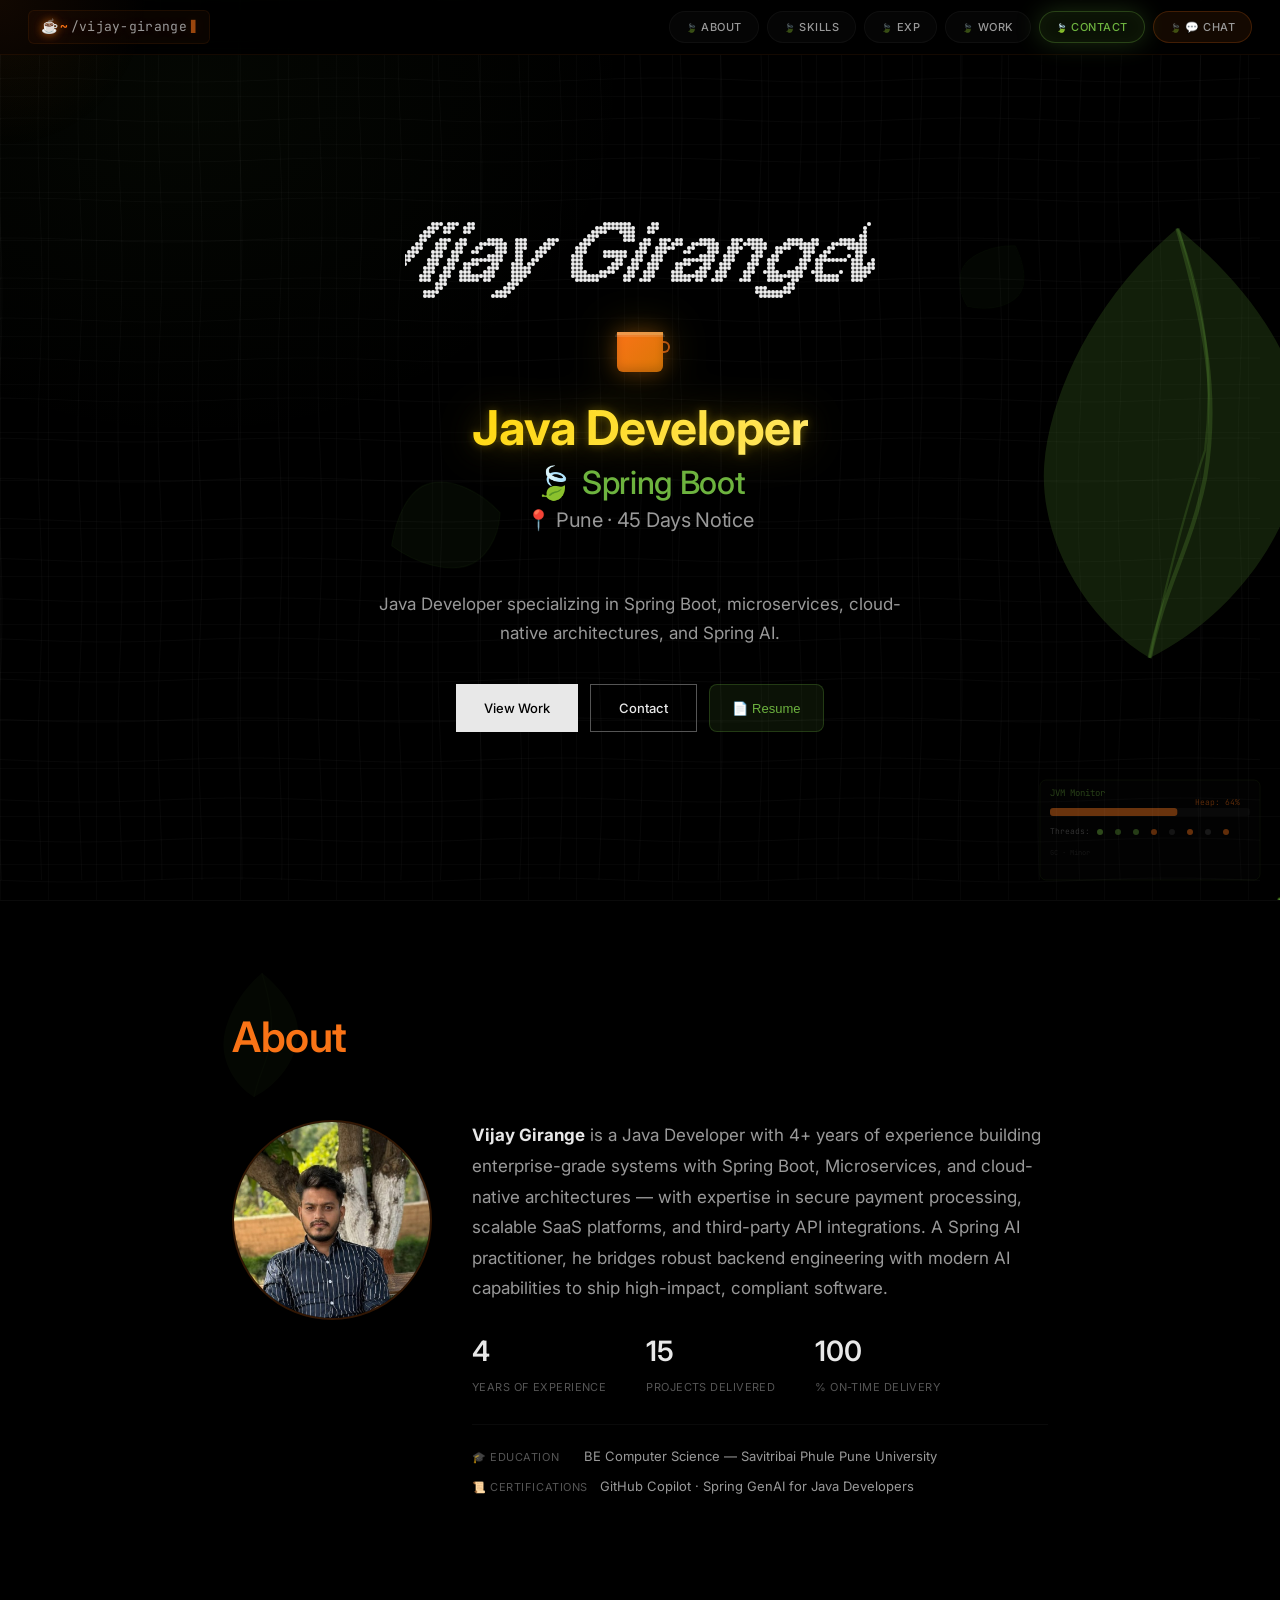
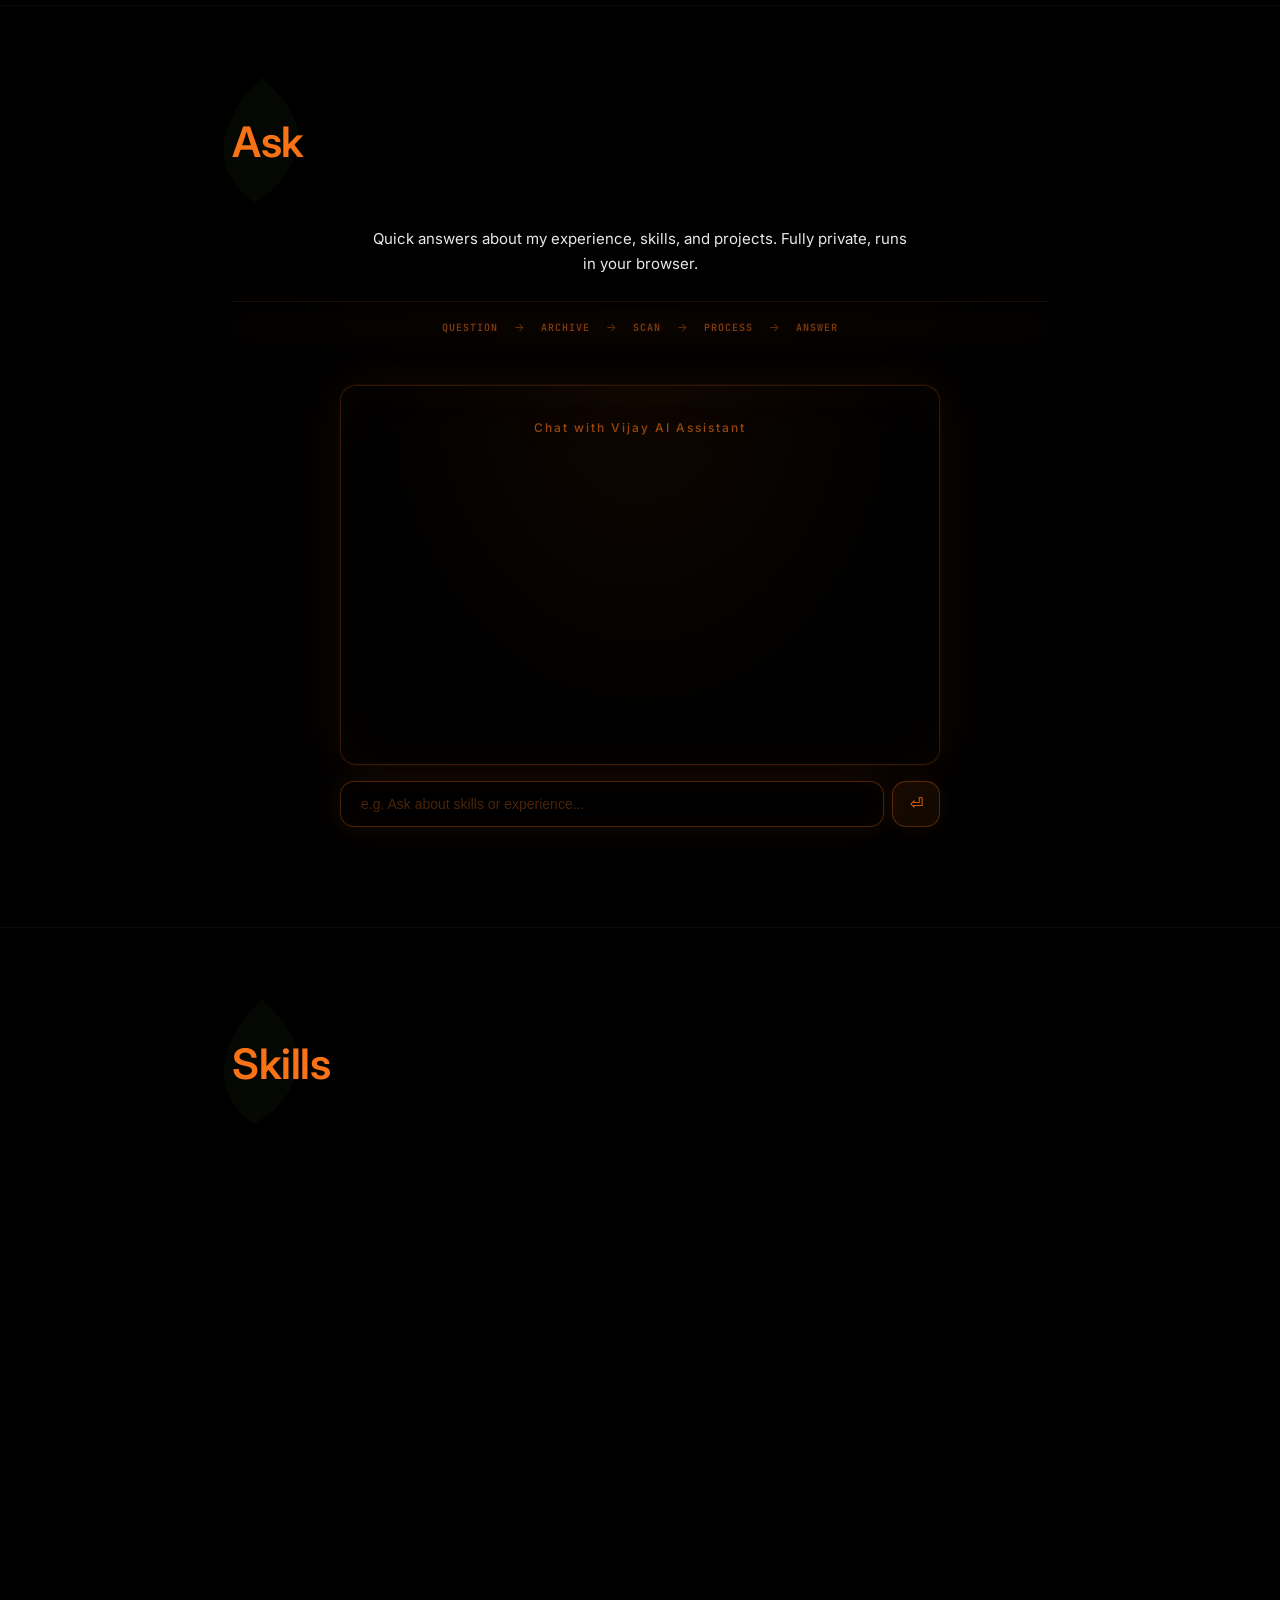
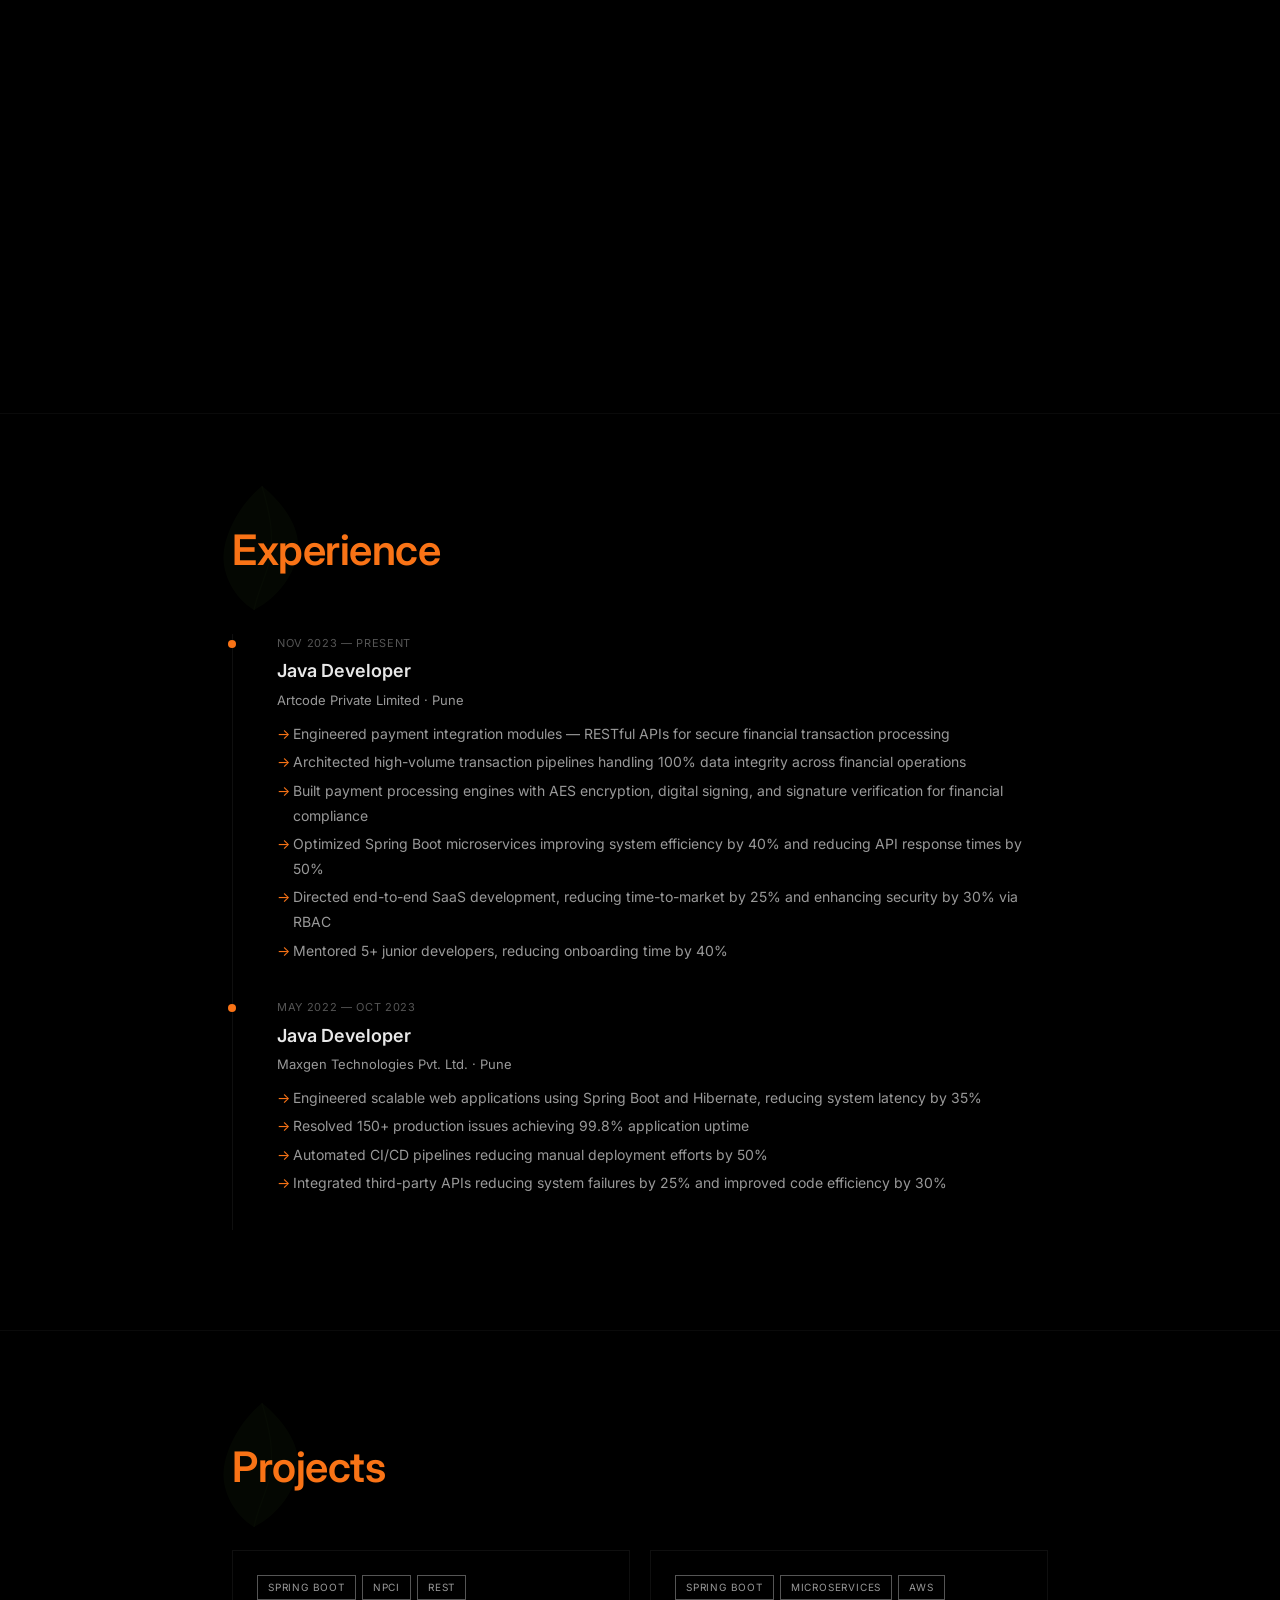
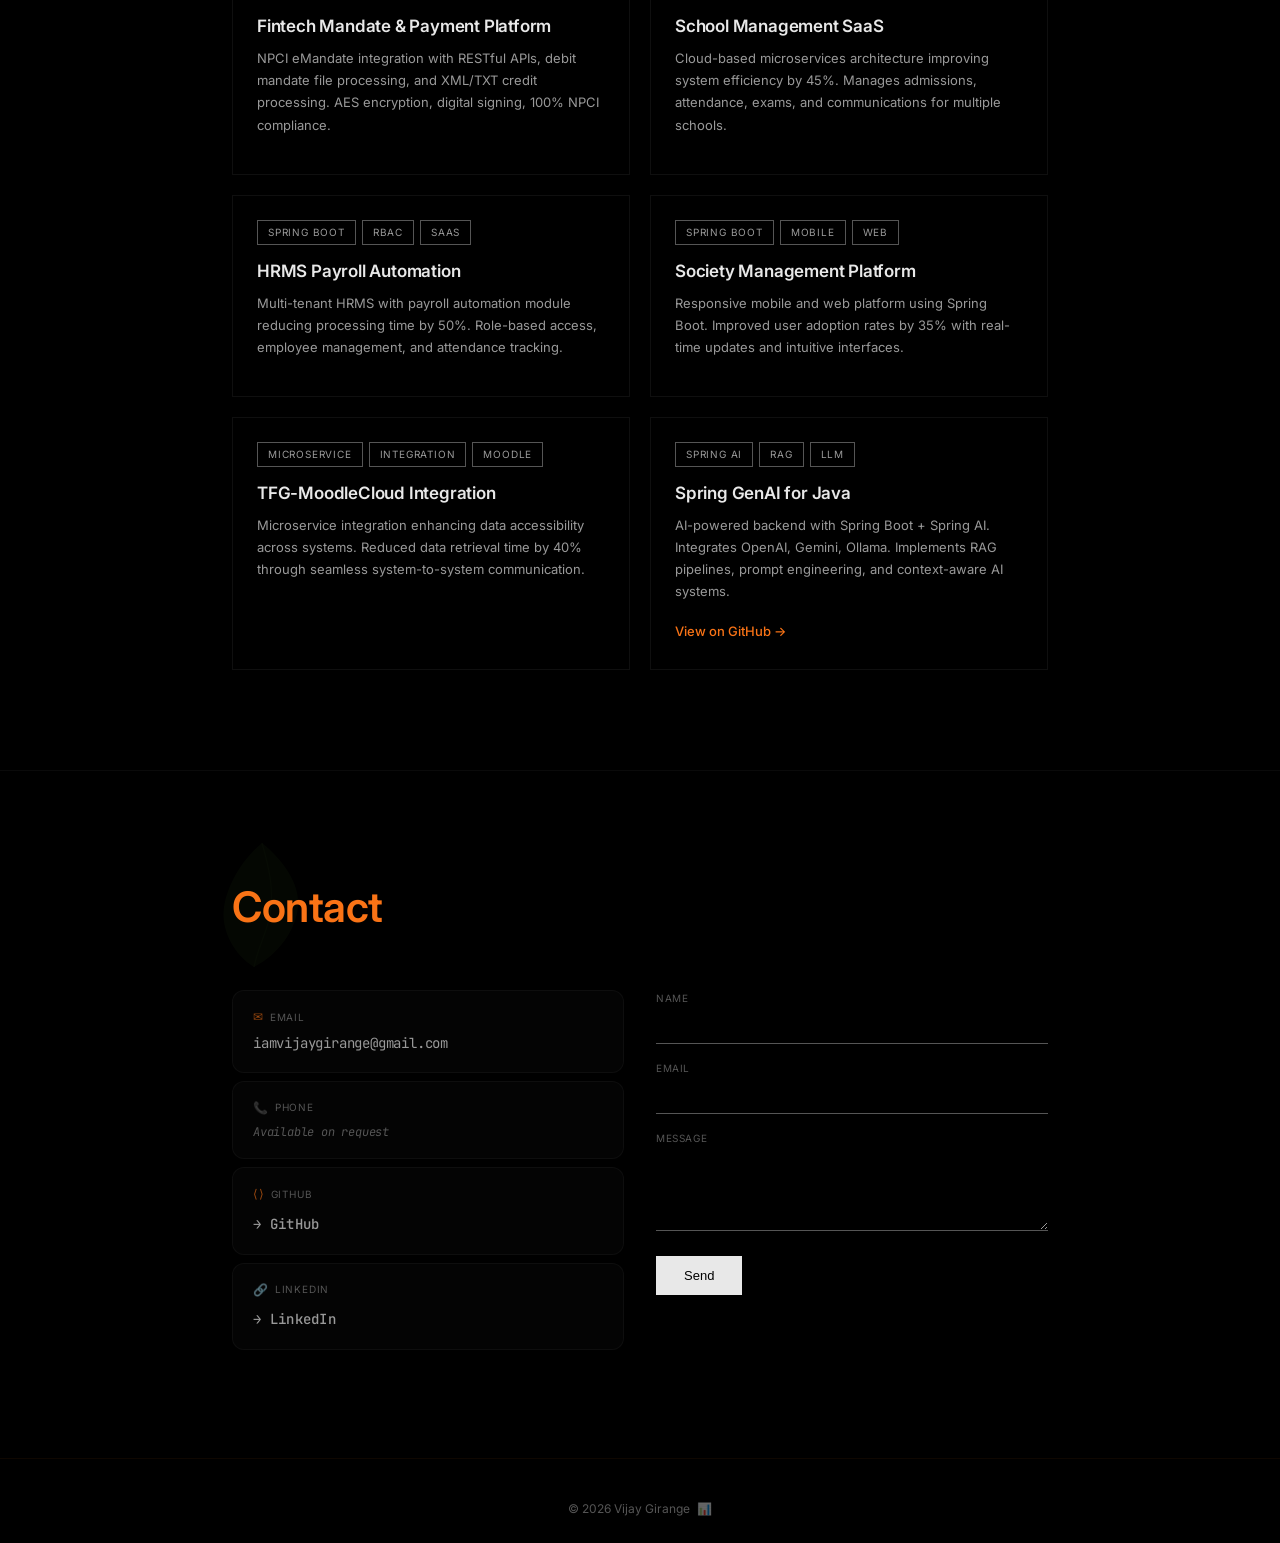
==== index.html @ b95fec12 "Initial commit - portfolio site" ====
<!DOCTYPE html>
<html lang="en">
<head>
<meta charset="UTF-8">
<meta name="viewport" content="width=device-width, initial-scale=1.0">
<title>Vijay Girange — Java Developer</title>
<meta name="description" content="Vijay Girange — Java Developer | Spring Boot · Microservices · AWS">
<link rel="preconnect" href="https://fonts.googleapis.com">
<link rel="preconnect" href="https://fonts.gstatic.com" crossorigin>
<link href="https://fonts.googleapis.com/css2?family=Inter:wght@400;500;600;700&family=JetBrains+Mono:wght@400;500&display=swap" rel="stylesheet">
<link rel="stylesheet" href="styles.css?v=2">
</head>
<body>
  <canvas id="bgCanvas" aria-hidden="true"></canvas>
  <div class="boot-overlay" id="bootOverlay">
  <div class="boot-terminal">
    <div class="boot-title">Vijay Girange</div>
    <div class="boot-subtitle">Java Developer · Building Scalable Backend Systems</div>
    <div class="boot-progress"><div class="boot-progress-bar" id="bootProgressBar"><div class="boot-progress-glow"></div></div></div>
    <div class="boot-logs" id="bootLogs"></div>
  </div>
</div>
<div class="cursor-glow" id="cursorGlow"></div>
<div class="grid-bg"></div>

<nav class="nav" id="nav">
  <div class="nav-path"><span class="nav-coffee">☕</span> <span>~</span>/vijay-girange</div>
  <div class="nav-links" id="navLinks">
    <a href="#about" class="nav-link active" style="--nav-delay:0s">About</a>
    <a href="#skills" class="nav-link" style="--nav-delay:0.3s">Skills</a>
    <a href="#experience" class="nav-link" style="--nav-delay:0.6s">Exp</a>
    <a href="#projects" class="nav-link" style="--nav-delay:0.9s">Work</a>
    <a href="#contact" class="nav-link" style="--nav-delay:1.2s">Contact</a>
    <a href="#rag" class="nav-link nav-chat" style="--nav-delay:1.5s">💬 Chat</a>
  </div>
</nav>

<section class="hero" id="hero">
  <div class="spring-leaf" aria-hidden="true">
    <svg viewBox="0 0 120 160" fill="none" xmlns="http://www.w3.org/2000/svg">
      <path d="M60 0 C85 20 108 50 105 80 C102 110 80 140 50 155 C25 140 10 110 12 85 C14 60 30 25 60 0Z"
        fill="currentColor" opacity="0.25" />
      <path d="M60 0 C70 35 75 60 70 90 C65 115 55 130 50 155"
        stroke="currentColor" stroke-width="1.5" opacity="0.35" fill="none" />
      <path d="M60 0 Q75 40 70 80 Q60 110 50 155"
        stroke="currentColor" stroke-width="0.8" opacity="0.3" fill="none" />
    </svg>
  </div>
  <h1 class="hero-name scatter-text" id="scatterName">Vijay Girange</h1>
  <div class="hero-role">
    <div class="hr-line hr-title title-group"><div class="java-cup"><div class="cup-steam s1"></div><div class="cup-steam s2"></div><div class="cup-steam s3"></div><div class="cup-body"><div class="cup-handle"></div></div></div>Java Developer</div>
    <div class="hr-line hr-stack">🍃 Spring Boot</div>
    <div class="hr-line hr-location">📍 Pune · 45 Days Notice</div>
  </div>
  <p class="hero-desc">Java Developer specializing in Spring Boot, microservices, cloud-native architectures, and Spring AI.</p>
  <div class="hero-cta">
    <a href="#projects" class="btn btn-primary">View Work</a>
    <a href="#contact" class="btn btn-ghost">Contact</a>
    <button class="btn btn-resume" id="resumeBtn">📄 Resume</button>
  </div>
</section>

<section class="section" id="about">
  <div class="container">
    <div class="section-header reveal">
      <div class="section-leaf" data-section="about"></div>
      <h2 class="section-title section-motion-float" id="aboutTitle">About</h2>
    </div>
    <div class="about-grid" id="aboutGrid">
      <div class="about-image scatter-image" id="scatterProfile">
        <img src="assets/profile.jpg?v=2" alt="Vijay Girange">
      </div>
      <div>
        <p class="about-text reveal" id="aboutText">
          <strong>Vijay Girange</strong> is a Java Developer with 4+ years of experience building enterprise-grade systems with Spring Boot, Microservices, and cloud-native architectures — with expertise in secure payment processing, scalable SaaS platforms, and third-party API integrations. A Spring AI practitioner, he bridges robust backend engineering with modern AI capabilities to ship high-impact, compliant software.
        </p>
        <div class="about-metrics reveal reveal-delay-1">
          <div class="metric-item"><div class="metric-value" data-target="4">0</div><div class="metric-label">Years of Experience</div></div>
          <div class="metric-item"><div class="metric-value" data-target="15">0</div><div class="metric-label">Projects Delivered</div></div>
          <div class="metric-item"><div class="metric-value" data-target="100">0</div><div class="metric-label">% On-Time Delivery</div></div>
        </div>
        <div class="about-edu reveal reveal-delay-2">
          <div class="edu-row"><span class="edu-label">🎓 Education</span><span class="edu-value">BE Computer Science — Savitribai Phule Pune University</span></div>
          <div class="edu-row"><span class="edu-label">📜 Certifications</span><span class="edu-value">GitHub Copilot · Spring GenAI for Java Developers</span></div>
        </div>
      </div>
    </div>
  </div>
</section>

<section class="section" id="rag">
  <div class="container">
    <div class="section-header reveal">
      <div class="section-leaf" data-section="rag"></div>
      <h2 class="section-title section-motion-pulse">Ask</h2>
    </div>
    <p class="rag-desc reveal" style="margin-bottom:24px">Quick answers about my experience, skills, and projects. Fully private, runs in your browser.</p>
    <div class="rag-pipeline" id="ragPipeline" role="status" aria-live="polite">
      <span class="pipe-stage" data-stage="question">Question</span>
      <span class="pipe-arrow">→</span>
      <span class="pipe-stage" data-stage="archive">Archive</span>
      <span class="pipe-arrow">→</span>
      <span class="pipe-stage" data-stage="scanner">Scan</span>
      <span class="pipe-arrow">→</span>
      <span class="pipe-stage" data-stage="processor">Process</span>
      <span class="pipe-arrow">→</span>
      <span class="pipe-stage" data-stage="done">Answer</span>
    </div>
    <div class="rag-chat">
      <div class="rag-chat-messages" id="ragMessages" role="log" aria-live="polite">
        <div class="rag-msg rag-msg-system"><div class="rag-msg-content">Chat with Vijay AI Assistant</div></div>
      </div>
      <div class="rag-chat-input-row">
        <input type="text" class="rag-input" id="ragInput" placeholder="e.g. Ask about skills or experience..." autocomplete="off">
        <button class="rag-send" id="ragSend">⏎</button>
      </div>
    </div>
  </div>
</section>

<section class="section" id="skills">
  <div class="container">
    <div class="section-header reveal">
      <div class="section-leaf" data-section="skills"></div>
      <h2 class="section-title section-motion-bounce">Skills</h2>
    </div>
    <div class="skills-grid">
      <div class="skill-card reveal">
        <div class="skill-card-title">Languages</div>
        <div class="skill-item"><div class="skill-header"><span class="skill-name">Java</span><span class="skill-level expert">Expert</span></div><div class="skill-bar"><div class="skill-bar-fill" data-pct="95"></div></div></div>
        <div class="skill-item"><div class="skill-header"><span class="skill-name">SQL</span><span class="skill-level advanced">Advanced</span></div><div class="skill-bar"><div class="skill-bar-fill" data-pct="85"></div></div></div>
        <div class="skill-item"><div class="skill-header"><span class="skill-name">JavaScript/TypeScript</span><span class="skill-level proficient">Proficient</span></div><div class="skill-bar"><div class="skill-bar-fill" data-pct="60"></div></div></div>
      </div>
      <div class="skill-card reveal reveal-delay-1">
        <div class="skill-card-title">Spring Ecosystem</div>
        <div class="skill-item"><div class="skill-header"><span class="skill-name">Spring Boot</span><span class="skill-level expert">Expert</span></div><div class="skill-bar"><div class="skill-bar-fill" data-pct="95"></div></div></div>
        <div class="skill-item"><div class="skill-header"><span class="skill-name">Spring MVC / Security</span><span class="skill-level expert">Expert</span></div><div class="skill-bar"><div class="skill-bar-fill" data-pct="90"></div></div></div>
        <div class="skill-item"><div class="skill-header"><span class="skill-name">Spring AI</span><span class="skill-level advanced">Advanced</span></div><div class="skill-bar"><div class="skill-bar-fill" data-pct="75"></div></div></div>
        <div class="skill-item"><div class="skill-header"><span class="skill-name">Hibernate / JPA</span><span class="skill-level expert">Expert</span></div><div class="skill-bar"><div class="skill-bar-fill" data-pct="90"></div></div></div>
        <div class="skill-item"><div class="skill-header"><span class="skill-name">REST APIs / Microservices</span><span class="skill-level expert">Expert</span></div><div class="skill-bar"><div class="skill-bar-fill" data-pct="90"></div></div></div>
      </div>
      <div class="skill-card reveal reveal-delay-2">
        <div class="skill-card-title">Cloud / Database</div>
        <div class="skill-item"><div class="skill-header"><span class="skill-name">AWS (S3, SQS, DynamoDB)</span><span class="skill-level advanced">Advanced</span></div><div class="skill-bar"><div class="skill-bar-fill" data-pct="80"></div></div></div>
        <div class="skill-item"><div class="skill-header"><span class="skill-name">MySQL</span><span class="skill-level advanced">Advanced</span></div><div class="skill-bar"><div class="skill-bar-fill" data-pct="85"></div></div></div>
        <div class="skill-item"><div class="skill-header"><span class="skill-name">Query Optimization</span><span class="skill-level advanced">Advanced</span></div><div class="skill-bar"><div class="skill-bar-fill" data-pct="80"></div></div></div>
      </div>
      <div class="skill-card reveal">
        <div class="skill-card-title">DevOps & Tools</div>
        <div class="skill-item"><div class="skill-header"><span class="skill-name">Docker</span><span class="skill-level advanced">Advanced</span></div><div class="skill-bar"><div class="skill-bar-fill" data-pct="85"></div></div></div>
        <div class="skill-item"><div class="skill-header"><span class="skill-name">Kafka</span><span class="skill-level proficient">Proficient</span></div><div class="skill-bar"><div class="skill-bar-fill" data-pct="75"></div></div></div>
        <div class="skill-item"><div class="skill-header"><span class="skill-name">Git / Bitbucket</span><span class="skill-level expert">Expert</span></div><div class="skill-bar"><div class="skill-bar-fill" data-pct="90"></div></div></div>
        <div class="skill-item"><div class="skill-header"><span class="skill-name">SonarQube / CI/CD</span><span class="skill-level advanced">Advanced</span></div><div class="skill-bar"><div class="skill-bar-fill" data-pct="80"></div></div></div>
      </div>
      <div class="skill-card reveal reveal-delay-1">
        <div class="skill-card-title">Security & Compliance</div>
        <div class="skill-item"><div class="skill-header"><span class="skill-name">Encryption (AES/Digital Signature)</span><span class="skill-level advanced">Advanced</span></div><div class="skill-bar"><div class="skill-bar-fill" data-pct="85"></div></div></div>
        <div class="skill-item"><div class="skill-header"><span class="skill-name">RBAC / Third-Party API</span><span class="skill-level advanced">Advanced</span></div><div class="skill-bar"><div class="skill-bar-fill" data-pct="85"></div></div></div>
      </div>
      <div class="skill-card reveal reveal-delay-2">
        <div class="skill-card-title">AI / GenAI</div>
        <div class="skill-item"><div class="skill-header"><span class="skill-name">Spring AI / LLM Integration</span><span class="skill-level advanced">Advanced</span></div><div class="skill-bar"><div class="skill-bar-fill" data-pct="75"></div></div></div>
        <div class="skill-item"><div class="skill-header"><span class="skill-name">RAG Pipelines</span><span class="skill-level proficient">Proficient</span></div><div class="skill-bar"><div class="skill-bar-fill" data-pct="70"></div></div></div>
        <div class="skill-item"><div class="skill-header"><span class="skill-name">OpenAI / Gemini / Ollama</span><span class="skill-level proficient">Proficient</span></div><div class="skill-bar"><div class="skill-bar-fill" data-pct="70"></div></div></div>
      </div>
    </div>
  </div>
</section>

<section class="section" id="experience">
  <div class="container">
    <div class="section-header reveal">
      <div class="section-leaf" data-section="experience"></div>
      <h2 class="section-title section-motion-spin">Experience</h2>
    </div>
    <div class="timeline">
      <div class="timeline-item reveal">
        <div class="timeline-date">Nov 2023 — Present</div>
        <div class="timeline-role">Java Developer</div>
        <div class="timeline-company">Artcode Private Limited · Pune</div>
        <ul class="timeline-desc">
          <li>Engineered payment integration modules — RESTful APIs for secure financial transaction processing</li>
          <li>Architected high-volume transaction pipelines handling 100% data integrity across financial operations</li>
          <li>Built payment processing engines with AES encryption, digital signing, and signature verification for financial compliance</li>
          <li>Optimized Spring Boot microservices improving system efficiency by 40% and reducing API response times by 50%</li>
          <li>Directed end-to-end SaaS development, reducing time-to-market by 25% and enhancing security by 30% via RBAC</li>
          <li>Mentored 5+ junior developers, reducing onboarding time by 40%</li>
        </ul>
      </div>
      <div class="timeline-item reveal reveal-delay-1">
        <div class="timeline-date">May 2022 — Oct 2023</div>
        <div class="timeline-role">Java Developer</div>
        <div class="timeline-company">Maxgen Technologies Pvt. Ltd. · Pune</div>
        <ul class="timeline-desc">
          <li>Engineered scalable web applications using Spring Boot and Hibernate, reducing system latency by 35%</li>
          <li>Resolved 150+ production issues achieving 99.8% application uptime</li>
          <li>Automated CI/CD pipelines reducing manual deployment efforts by 50%</li>
          <li>Integrated third-party APIs reducing system failures by 25% and improved code efficiency by 30%</li>
        </ul>
      </div>
    </div>
  </div>
</section>

<section class="section" id="projects">
  <div class="container">
    <div class="section-header reveal">
      <div class="section-leaf" data-section="projects"></div>
      <h2 class="section-title section-motion-sway">Projects</h2>
    </div>
    <div class="projects-grid">
      <div class="project-card reveal">
        <div class="project-tags"><span class="project-tag">Spring Boot</span><span class="project-tag">NPCI</span><span class="project-tag">REST</span></div>
        <div class="project-title">Fintech Mandate & Payment Platform</div>
        <div class="project-desc">NPCI eMandate integration with RESTful APIs, debit mandate file processing, and XML/TXT credit processing. AES encryption, digital signing, 100% NPCI compliance.</div>
      </div>
      <div class="project-card reveal reveal-delay-1">
        <div class="project-tags"><span class="project-tag">Spring Boot</span><span class="project-tag">Microservices</span><span class="project-tag">AWS</span></div>
        <div class="project-title">School Management SaaS</div>
        <div class="project-desc">Cloud-based microservices architecture improving system efficiency by 45%. Manages admissions, attendance, exams, and communications for multiple schools.</div>
      </div>
      <div class="project-card reveal reveal-delay-2">
        <div class="project-tags"><span class="project-tag">Spring Boot</span><span class="project-tag">RBAC</span><span class="project-tag">SaaS</span></div>
        <div class="project-title">HRMS Payroll Automation</div>
        <div class="project-desc">Multi-tenant HRMS with payroll automation module reducing processing time by 50%. Role-based access, employee management, and attendance tracking.</div>
      </div>
      <div class="project-card reveal">
        <div class="project-tags"><span class="project-tag">Spring Boot</span><span class="project-tag">Mobile</span><span class="project-tag">Web</span></div>
        <div class="project-title">Society Management Platform</div>
        <div class="project-desc">Responsive mobile and web platform using Spring Boot. Improved user adoption rates by 35% with real-time updates and intuitive interfaces.</div>
      </div>
      <div class="project-card reveal reveal-delay-1">
        <div class="project-tags"><span class="project-tag">Microservice</span><span class="project-tag">Integration</span><span class="project-tag">Moodle</span></div>
        <div class="project-title">TFG-MoodleCloud Integration</div>
        <div class="project-desc">Microservice integration enhancing data accessibility across systems. Reduced data retrieval time by 40% through seamless system-to-system communication.</div>
      </div>
      <div class="project-card reveal reveal-delay-2">
        <div class="project-tags"><span class="project-tag">Spring AI</span><span class="project-tag">RAG</span><span class="project-tag">LLM</span></div>
        <div class="project-title">Spring GenAI for Java</div>
        <div class="project-desc">AI-powered backend with Spring Boot + Spring AI. Integrates OpenAI, Gemini, Ollama. Implements RAG pipelines, prompt engineering, and context-aware AI systems.</div>
        <a href="https://github.com/ImVjGit" class="project-link" target="_blank" rel="noopener">View on GitHub →</a>
      </div>
    </div>
  </div>
</section>

<section class="section" id="contact">
  <div class="container">
    <div class="section-header reveal">
      <div class="section-leaf" data-section="contact"></div>
      <h2 class="section-title section-motion-glow">Contact</h2>
    </div>
    <div class="contact-grid">
      <div>
        <div class="contact-item reveal">
          <div class="contact-label"><span class="contact-icon">✉</span> Email</div>
          <span class="contact-value copy-val" data-copy="iamvijaygirange@gmail.com">iamvijaygirange@gmail.com</span>
        </div>
        <div class="contact-item reveal reveal-delay-1">
          <div class="contact-label"><span class="contact-icon">📞</span> Phone</div>
          <span class="contact-value contact-hidden">Available on request</span>
        </div>
        <div class="contact-item reveal reveal-delay-2">
          <div class="contact-label"><span class="contact-icon">⟨⟩</span> GitHub</div>
          <a href="https://github.com/ImVjGit" target="_blank" rel="noopener" class="contact-value contact-link">→ GitHub</a>
        </div>
        <div class="contact-item reveal reveal-delay-3">
          <div class="contact-label"><span class="contact-icon">🔗</span> LinkedIn</div>
          <a href="https://linkedin.com/in/vijay-girange-a11890240" target="_blank" rel="noopener" class="contact-value contact-link">→ LinkedIn</a>
        </div>
      </div>
      <div class="contact-form reveal reveal-delay-1">
        <form id="contactForm">
          <div class="form-group"><label class="form-label">Name</label><input type="text" class="form-input" id="name" required></div>
          <div class="form-group"><label class="form-label">Email</label><input type="email" class="form-input" id="email" required></div>
          <div class="form-group"><label class="form-label">Message</label><textarea class="form-textarea" id="message" required></textarea></div>
          <button type="submit" class="btn btn-primary">Send</button>
        </form>
      </div>
    </div>
  </div>
</section>

<div class="resume-overlay" id="resumeOverlay">
  <div class="resume-modal" id="resumeModal">
    <button class="resume-close" id="resumeClose">&times;</button>
    <div class="resume-modal-icon">📄</div>
    <div class="resume-modal-title">Gotcha! Here's my resume</div>
    <div class="resume-modal-desc">How do you want it?</div>
    <div class="resume-options">
      <button class="resume-option" id="resumeDownload">
        <span class="resume-option-icon">💾</span>
        <span class="resume-option-label">Download directly</span>
        <span class="resume-option-arrow">→</span>
      </button>
      <button class="resume-option" id="resumeEmailBtn">
        <span class="resume-option-icon">📧</span>
        <span class="resume-option-label">Email it to me</span>
        <span class="resume-option-arrow">→</span>
      </button>
    </div>
    <div class="resume-email-form" id="resumeEmailForm">
      <input type="email" class="resume-email-input" id="resumeEmailInput" placeholder="your@email.com" autocomplete="email">
      <button class="btn btn-primary" id="resumeEmailSend">Send</button>
    </div>
  </div>
</div>

<footer class="footer">
  <div class="footer-stats" id="footerStats">
    <div class="footer-stat"><span class="stat-icon">👀</span><span class="stat-num" id="statVisits">0</span><span class="stat-label">Visits</span></div>
    <div class="footer-stat"><span class="stat-icon">📄</span><span class="stat-num" id="statResumes">0</span><span class="stat-label">Resumes Downloaded</span></div>
    <div class="footer-stat"><span class="stat-icon">✉️</span><span class="stat-num" id="statEmails">0</span><span class="stat-label">Emails Sent</span></div>
  </div>
  <div class="footer-text">© 2026 Vijay Girange <span class="footer-toggle" id="statsToggle">📊</span></div>
</footer>

<script src="bg-anim.js?v=2"></script>
<script src="scatter.js?v=2"></script>
<script src="rag-worker.js?v=2"></script>
<script src="script.js?v=2"></script>
</body>
</html>
---- styles.css ----
*,*::before,*::after{box-sizing:border-box;margin:0;padding:0}
:root{
  --bg:#000;
  --text:#e8e8e8;
  --text-dim:#999;
  --text-muted:#555;
  --accent:#f97316;
  --font:'Inter',-apple-system,Segoe UI,Roboto,sans-serif;
  --font-mono:'JetBrains Mono',Courier New,monospace;
  --spring:#6DB33F;
}
html{scroll-behavior:smooth}
body{
  font-family:var(--font);background:var(--bg);color:var(--text);
  font-size:17px;line-height:1.7;-webkit-font-smoothing:antialiased;-moz-osx-font-smoothing:grayscale;
  text-rendering:optimizeLegibility;overflow-x:hidden;
}
::selection{background:var(--accent);color:var(--bg)}
::-webkit-scrollbar{width:4px}
::-webkit-scrollbar-track{background:var(--bg)}
::-webkit-scrollbar-thumb{background:var(--text-muted)}

.scatter-text{
  display:flex;align-items:center;justify-content:center;
  text-align:center;min-height:1.2em;color:transparent;user-select:none;
}
.scatter-image{position:relative;overflow:hidden}

/* Cursor Glow */
.cursor-glow{
  position:fixed;pointer-events:none;z-index:9998;
  width:300px;height:300px;border-radius:50%;
  background:radial-gradient(circle,rgba(249,115,22,0.07) 0%,transparent 70%);
  transform:translate(-50%,-50%);transition:opacity .4s;
  will-change:left,top;
}

/* Grid Background */
.grid-bg{
  position:fixed;inset:0;z-index:0;pointer-events:none;
  background-image:linear-gradient(rgba(255,255,255,0.025) 1px,transparent 1px),linear-gradient(90deg,rgba(255,255,255,0.025) 1px,transparent 1px);
  background-size:48px 48px;
}

/* Boot */
.boot-overlay{
  position:fixed;inset:0;z-index:9999;background:#000;display:flex;
  align-items:center;justify-content:center;padding:24px;
  transition:opacity .8s;overflow:hidden;
}
.boot-overlay::before{
  content:'';position:absolute;inset:0;
  background:linear-gradient(0deg,transparent 50%,rgba(0,255,136,0.015) 50%);
  background-size:100% 4px;pointer-events:none;z-index:1;
  animation:scanlines .1s linear infinite;
}
@keyframes scanlines{0%{background-position:0 0}100%{background-position:0 4px}}
.boot-overlay.boot-done{opacity:0;pointer-events:none}
.boot-terminal{max-width:540px;width:100%;position:relative;z-index:2}
.boot-title{
  font-size:24px;font-weight:600;color:var(--text);letter-spacing:-0.3px;margin-bottom:4px;
  animation:titleGlow 2s ease-in-out infinite;
}
@keyframes titleGlow{0%,100%{text-shadow:0 0 10px rgba(249,115,22,0.1)}50%{text-shadow:0 0 20px rgba(249,115,22,0.3)}}
.boot-subtitle{font-size:13px;color:var(--accent);margin-bottom:24px;letter-spacing:1px}
.boot-progress{width:100%;height:3px;background:rgba(255,255,255,0.06);margin-bottom:20px;overflow:hidden;position:relative}
.boot-progress-bar{height:100%;width:0;background:linear-gradient(90deg,var(--accent),var(--spring),var(--accent));background-size:200% 100%;transition:width .4s;animation:progPulse 1.5s ease-in-out infinite}
.boot-progress-glow{position:absolute;top:-2px;right:0;width:80px;height:7px;background:var(--spring);filter:blur(8px);opacity:0.5}
@keyframes progPulse{0%,100%{background-position:0 0}50%{background-position:100% 0}}
.boot-logs{font-family:var(--font-mono);font-size:11px;color:var(--text-dim);line-height:1.7;max-height:220px}
.boot-log{opacity:0;animation:logEntry .3s ease-out forwards;margin-bottom:1px;position:relative}
.boot-log:last-child::after{content:'▊';position:absolute;color:var(--accent);animation:cursorBlink .8s step-end infinite;margin-left:2px}
@keyframes logEntry{0%{opacity:0;transform:translateY(6px)}100%{opacity:1;transform:translateY(0)}}
@keyframes cursorBlink{50%{opacity:0}}
.boot-log .t{color:var(--text-muted)}
.boot-log .l{color:var(--accent)}

/* Boot fly-out explosion */
.boot-log.fly{animation:flyOut .7s cubic-bezier(0.55,0,1,0.45) forwards}
@keyframes flyOut{
  0%{opacity:1;transform:translateX(0) translateY(0) scale(1) rotate(0)}
  100%{opacity:0;transform:translateX(var(--fx,200px)) translateY(var(--fy,-150px)) scale(0.3) rotate(var(--fr,30deg))}
}
.boot-done .boot-progress{animation:progFade .5s forwards}
@keyframes progFade{to{opacity:0;transform:scaleX(0.5);transform-origin:right}}

/* Nav */
.nav{
  position:fixed;top:0;left:0;right:0;z-index:100;padding:10px 28px;
  display:flex;align-items:center;justify-content:space-between;
  background:rgba(0,0,0,0.85);backdrop-filter:blur(12px);
  border-bottom:1px solid rgba(249,115,22,0.08);
}
.nav-path{
  font-size:13px;color:var(--text-dim);display:flex;align-items:center;gap:2px;
  font-family:var(--font-mono);letter-spacing:0.3px;
  text-shadow:0 0 12px rgba(249,115,22,0.15),0 0 30px rgba(109,179,63,0.08);
  padding:4px 12px;border-radius:6px;
  background:rgba(249,115,22,0.04);border:1px solid rgba(249,115,22,0.08);
}
.nav-path span{
  color:var(--accent);font-weight:600;
  text-shadow:0 0 8px rgba(249,115,22,0.4),0 0 20px rgba(249,115,22,0.2);
  animation:pathPulse 2.5s ease-in-out infinite;
}
.nav-path::after{
  content:'▊';color:var(--accent);font-size:10px;margin-left:2px;
  animation:cursorBlink .8s step-end infinite;opacity:0.6;
}
@keyframes pathPulse{0%,100%{text-shadow:0 0 8px rgba(249,115,22,0.4),0 0 20px rgba(249,115,22,0.2)}50%{text-shadow:0 0 16px rgba(249,115,22,0.6),0 0 40px rgba(249,115,22,0.3)}}
.nav-coffee{font-size:14px;animation:coffeeSteam 2s ease-in-out infinite;display:inline-block;filter:drop-shadow(0 0 4px rgba(249,115,22,0.3))}
@keyframes coffeeSteam{0%,100%{transform:translateY(0) rotate(0deg)}50%{transform:translateY(-2px) rotate(5deg)}}

.nav-links{display:flex;gap:8px;align-items:center}
.nav-link{
  font-size:11px;color:var(--text-dim);text-decoration:none;
  padding:6px 16px;border-radius:20px;letter-spacing:0.5px;text-transform:uppercase;
  border:1px solid rgba(255,255,255,0.04);background:rgba(255,255,255,0.02);
  transition:all .3s;font-weight:500;position:relative;
  animation:navFloat 4s ease-in-out var(--nav-delay,0s) infinite;
}
.nav-link::before{
  content:'🍃';font-size:9px;margin-right:4px;opacity:0.4;
  display:inline-block;transition:all .3s;
}
.nav-link:hover{
  color:var(--spring);border-color:rgba(109,179,63,0.25);
  background:rgba(109,179,63,0.08);
  box-shadow:0 0 20px rgba(109,179,63,0.2),inset 0 0 16px rgba(109,179,63,0.04);
  transform:translateY(-2px);animation:none;
}
.nav-link:hover::before{opacity:1;animation:leafSpin .6s ease-out}
.nav-link.active{
  color:var(--spring);border-color:rgba(109,179,63,0.3);
  background:rgba(109,179,63,0.1);
  box-shadow:0 0 24px rgba(109,179,63,0.25),inset 0 0 16px rgba(109,179,63,0.05);
  animation:none;
}
.nav-link.active::before{opacity:1}
@keyframes navFloat{0%,100%{transform:translateY(0)}50%{transform:translateY(-3px)}}
@keyframes leafSpin{0%{transform:rotate(0deg) scale(1)}100%{transform:rotate(360deg) scale(1.2)}}
.nav-chat{background:rgba(249,115,22,0.08) !important;border-color:rgba(249,115,22,0.2) !important}
.nav-chat:hover{background:rgba(249,115,22,0.2) !important}

/* Hero */
.hero{
  min-height:100vh;display:flex;flex-direction:column;align-items:center;
  justify-content:center;padding:120px 32px 80px;position:relative;
  overflow:hidden;
}
.hero::before{
  content:'';position:absolute;top:-30%;left:-20%;width:70%;height:80%;
  background:radial-gradient(ellipse at center, rgba(109,179,63,0.04) 0%, transparent 70%);
  pointer-events:none;z-index:0;
}
.hero-name{font-size:clamp(44px,10vw,82px);font-weight:600;letter-spacing:-1.5px;line-height:1.05;margin-bottom:24px}
.hero-role{text-align:center;margin-bottom:28px}
.hr-line{font-size:clamp(20px,3.5vw,32px);line-height:1.4;letter-spacing:-0.3px}
.hr-comment{color:var(--text-muted);font-size:clamp(14px,2vw,20px);font-family:var(--font-mono)}
.hr-title{font-weight:700;color:#fff;font-size:clamp(28px,5vw,48px);letter-spacing:-0.5px;position:relative;display:inline-flex;align-items:center;justify-content:center;gap:4px}
.title-group{flex-direction:column;gap:0}
.hr-title{text-shadow:0 0 10px rgba(255,215,0,0.3),0 0 30px rgba(255,215,0,0.15),0 0 60px rgba(255,215,0,0.08);animation:waterFlow 5s ease-in-out infinite;background:linear-gradient(135deg,#ffd700,#ffec80,#ffd700,#fff8dc);background-size:300% 300%;-webkit-background-clip:text;-webkit-text-fill-color:transparent;background-clip:text;filter:drop-shadow(0 0 20px rgba(255,215,0,0.2))}


.java-cup{display:inline-flex;flex-direction:column;align-items:center;position:relative;line-height:1;animation:cupFloat 3s ease-in-out infinite;width:clamp(40px,6vw,60px);height:clamp(44px,6.5vw,64px)}
.cup-body{width:clamp(30px,4.5vw,46px);height:clamp(28px,4vw,40px);background:linear-gradient(135deg,#f97316,#d97706);border-radius:0 0 6px 6px;position:relative;box-shadow:0 0 20px rgba(249,115,22,0.3),inset 0 -4px 8px rgba(0,0,0,0.15);border-top:3px solid rgba(255,255,255,0.15);margin-top:2px}
.cup-body::before{content:'';position:absolute;top:-3px;left:-2px;right:-2px;height:5px;background:rgba(255,255,255,0.12);border-radius:6px 6px 0 0}
.cup-handle{position:absolute;right:-7px;top:6px;width:7px;height:12px;border:2.5px solid var(--accent);border-left:none;border-radius:0 8px 8px 0;opacity:0.7}
.cup-steam{position:absolute;width:3px;height:14px;background:linear-gradient(to top,transparent,var(--accent));border-radius:2px;opacity:0;top:-12px}
.s1{left:30%;animation:steamRise 2s ease-out infinite}
.s2{left:50%;animation:steamRise 2s ease-out 0.7s infinite}
.s3{left:70%;animation:steamRise 2s ease-out 1.4s infinite}
@keyframes cupFloat{0%,100%{transform:translateY(0)}50%{transform:translateY(-6px)}}
@keyframes steamRise{0%{opacity:0;transform:translateY(0) scaleX(1)}40%{opacity:0.7;transform:translateY(-10px) scaleX(0.6)}80%{opacity:0.2;transform:translateY(-20px) scaleX(0.3)}100%{opacity:0;transform:translateY(-28px) scaleX(0)}}
.hr-stack{color:var(--spring);font-weight:500}
.hr-location{font-size:clamp(14px,2.2vw,20px);color:var(--text-dim);font-weight:400}
@keyframes pulseGreen{0%,100%{opacity:1;transform:scale(1)}50%{opacity:0.5;transform:scale(0.8)}}
.hero-desc{
  font-size:17px;color:var(--text-dim);max-width:540px;text-align:center;
  margin-top:28px;line-height:1.7;
}
.hero-cta{margin-top:36px;display:flex;gap:12px}
.btn{
  display:inline-flex;align-items:center;gap:6px;padding:12px 28px;border:none;
  cursor:pointer;font-size:13px;font-weight:500;text-decoration:none;transition:all .2s;
}
.btn-primary{background:var(--text);color:var(--bg)}.btn-primary:hover{background:var(--accent)}
.btn-ghost{background:transparent;color:var(--text);border:1px solid var(--text-muted)}
.btn-ghost:hover{border-color:var(--accent);color:var(--accent)}
.btn-resume{
  background:rgba(109,179,63,0.1);color:#6DB33F;border:1px solid rgba(109,179,63,0.25);
  padding:12px 22px;font-size:13px;font-weight:500;border-radius:8px;
  transition:all .25s;
}
.btn-resume:hover{background:rgba(109,179,63,0.2);border-color:#6DB33F;box-shadow:0 0 20px rgba(109,179,63,0.15);transform:translateY(-1px)}

/* Resume Modal */
.resume-overlay{
  position:fixed;inset:0;z-index:10000;display:flex;align-items:center;justify-content:center;
  background:rgba(0,0,0,0.7);backdrop-filter:blur(6px);
  opacity:0;visibility:hidden;transition:all .35s;
}
.resume-overlay.show{opacity:1;visibility:visible}
.resume-modal{
  background:#151515;border:1px solid rgba(255,255,255,0.08);border-radius:20px;
  padding:36px 32px 28px;max-width:380px;width:90%;position:relative;
  transform:scale(0.9) translateY(20px);transition:transform .35s cubic-bezier(0.34,1.56,0.64,1);
  text-align:center;
}
.resume-overlay.show .resume-modal{transform:scale(1) translateY(0)}
.resume-close{
  position:absolute;top:12px;right:16px;background:none;border:none;
  color:var(--text-muted);font-size:24px;cursor:pointer;transition:color .2s;
}
.resume-close:hover{color:var(--text)}
.resume-modal-icon{font-size:42px;margin-bottom:12px}
.resume-modal-title{font-size:18px;font-weight:600;margin-bottom:6px;letter-spacing:-0.3px}
.resume-modal-desc{font-size:13px;color:var(--text-muted);margin-bottom:24px}
.resume-options{display:flex;flex-direction:column;gap:10px}
.resume-option{
  display:flex;align-items:center;gap:12px;width:100%;padding:14px 18px;text-align:left;
  background:rgba(255,255,255,0.03);border:1px solid rgba(255,255,255,0.06);
  border-radius:12px;cursor:pointer;transition:all .25s;font-family:inherit;
}
.resume-option:hover{
  background:rgba(249,115,22,0.08);border-color:#f97316;transform:translateX(3px);
}
.resume-option-icon{font-size:20px;flex-shrink:0}
.resume-option-label{flex:1;font-size:13px;font-weight:500;color:var(--text)}
.resume-option-arrow{color:var(--text-muted);font-size:16px;transition:transform .2s}
.resume-option:hover .resume-option-arrow{transform:translateX(3px);color:#f97316}
.resume-email-form{display:none;margin-top:16px;gap:8px;align-items:center}
.resume-email-form.show{display:flex}
.resume-email-input{
  flex:1;padding:10px 14px;background:rgba(255,255,255,0.04);
  border:1px solid rgba(255,255,255,0.08);border-radius:10px;
  outline:none;color:var(--text);font-size:13px;
}
.resume-email-input:focus{border-color:#f97316}
.resume-email-form .btn-primary{padding:10px 20px;border-radius:10px;font-size:13px;white-space:nowrap}

#bgCanvas{
  position:fixed;inset:0;z-index:0;pointer-events:none;
  width:100vw;height:100vh;
}
.spring-leaf{
  position:absolute;top:50%;right:-5%;transform:translateY(-50%);
  width:clamp(180px,26vw,360px);height:auto;color:var(--spring);
  pointer-events:none;z-index:0;animation:springSpin 20s linear infinite;
  opacity:0.7;}
.spring-leaf svg{width:100%;height:auto;display:block;}
@keyframes springSpin{
  0%{transform:translateY(-50%) rotate(0deg) scale(1)}
  25%{transform:translateY(-50%) rotate(3deg) scale(1.02)}
  75%{transform:translateY(-50%) rotate(-3deg) scale(0.98)}
  100%{transform:translateY(-50%) rotate(0deg) scale(1)}
}

/* Sections */
.section{padding:100px 0;border-top:1px solid rgba(255,255,255,0.04)}
.container{max-width:880px;margin:0 auto;padding:0 32px}
.section-header{margin-bottom:48px}
.section-number{font-size:12px;color:var(--text-muted);margin-bottom:4px}
.section-title{font-size:clamp(26px,4vw,42px);font-weight:600;letter-spacing:-0.5px;min-height:1.2em;color:var(--accent);position:relative;z-index:1}
.section-leaf{
  position:absolute;top:50%;left:-20px;transform:translateY(-50%);
  width:clamp(60px,8vw,100px);height:clamp(80px,10vw,130px);
  pointer-events:none;z-index:0;opacity:0.08;
  background:url("data:image/svg+xml,%3Csvg viewBox='0 0 120 160' fill='none' xmlns='http://www.w3.org/2000/svg'%3E%3Cpath d='M60 0 C85 20 108 50 105 80 C102 110 80 140 50 155 C25 140 10 110 12 85 C14 60 30 25 60 0Z' fill='%236DB33F' opacity='0.5'/%3E%3Cpath d='M60 0 C70 35 75 60 70 90 C65 115 55 130 50 155' stroke='%236DB33F' stroke-width='1.5' opacity='0.6' fill='none'/%3E%3C/svg%3E") no-repeat center/contain;
  transition:all .6s;
}
.section-header{position:relative}
.section-leaf.burst{
  opacity:0.25;transform:translateY(-50%) scale(1.3);
  filter:drop-shadow(0 0 20px rgba(109,179,63,0.4));
  animation:leafBurst .8s ease-out;
}

@keyframes leafBurst{
  0%{opacity:0.08;transform:translateY(-50%) scale(1)}
  40%{opacity:0.35;transform:translateY(-50%) scale(1.6);filter:drop-shadow(0 0 40px rgba(109,179,63,0.6))}
  100%{opacity:0.25;transform:translateY(-50%) scale(1.3);filter:drop-shadow(0 0 20px rgba(109,179,63,0.4))}
}

/* About */
.about-grid{display:grid;grid-template-columns:200px 1fr;gap:40px;align-items:start}
.about-image{width:200px;height:200px;border-radius:50%;overflow:hidden;border:2px solid rgba(249,115,22,0.2)}
.about-image img{width:100%;height:100%;object-fit:cover;display:block}
.about-text{font-size:17px;color:var(--text-dim);line-height:1.8}
.about-text strong{color:var(--text)}
.about-metrics{display:flex;gap:40px;margin-top:24px}
.metric-value{font-size:28px;font-weight:600;color:var(--text)}
.metric-label{font-size:11px;color:var(--text-muted);text-transform:uppercase;letter-spacing:.04em;margin-top:2px}
.about-edu{margin-top:28px;padding-top:20px;border-top:1px solid rgba(255,255,255,0.04)}
.edu-row{display:flex;gap:12px;margin-bottom:8px;font-size:13px;align-items:baseline}
.edu-label{color:var(--text-muted);white-space:nowrap;font-size:11px;text-transform:uppercase;letter-spacing:.05em;min-width:100px}
.edu-value{color:var(--text-dim)}

/* Skills */
.skills-grid{display:grid;grid-template-columns:repeat(auto-fill,minmax(260px,1fr));gap:20px}
.skill-card{padding:24px;border:1px solid rgba(255,255,255,0.06)}.skill-card:hover{border-color:rgba(255,255,255,0.12)}
.skill-card-title{font-size:11px;color:var(--accent);text-transform:uppercase;letter-spacing:.08em;margin-bottom:16px;padding-bottom:8px;border-bottom:1px solid rgba(255,255,255,0.06)}
.skill-item{margin-bottom:10px}
.skill-header{display:flex;justify-content:space-between;margin-bottom:3px}
.skill-name{font-size:13px;color:var(--text-dim)}
.skill-level{font-size:10px;font-weight:500;padding:1px 8px;border-radius:10px;letter-spacing:0.3px;text-transform:uppercase}
.skill-level.expert{color:#6DB33F;background:rgba(109,179,63,0.1)}
.skill-level.advanced{color:#f97316;background:rgba(249,115,22,0.1)}
.skill-level.proficient{color:#3b82f6;background:rgba(59,130,246,0.1)}
.skill-bar{height:2px;background:var(--text-muted)}
.skill-bar-fill{height:100%;background:var(--accent);width:0;transition:width 1.2s}
.skill-bar-fill.animated{width:var(--pct)}

/* Timeline */
.timeline{padding-left:20px;border-left:1px solid rgba(255,255,255,0.06)}
.timeline-item{padding:0 0 32px 24px;position:relative}
.timeline-item::before{
  content:'';position:absolute;left:-25px;top:6px;width:8px;height:8px;
  border-radius:50%;background:var(--accent);
}
.timeline-date{font-size:11px;color:var(--text-muted);text-transform:uppercase;letter-spacing:.06em}
.timeline-role{font-size:18px;font-weight:600;margin:4px 0 2px}
.timeline-company{font-size:13px;color:var(--text-dim);margin-bottom:10px}
.timeline-desc{font-size:14px;color:var(--text-dim);line-height:1.8}
.timeline-desc li{list-style:none;padding-left:16px;margin-bottom:3px;position:relative}
.timeline-desc li::before{content:'→';position:absolute;left:0;color:var(--accent)}

/* Projects */
.projects-grid{display:grid;grid-template-columns:repeat(auto-fill,minmax(280px,1fr));gap:20px}
.project-card{padding:24px;border:1px solid rgba(255,255,255,0.06);transition:all .3s}
.project-card:hover{border-color:var(--accent)}
.project-tags{display:flex;flex-wrap:wrap;gap:6px;margin-bottom:12px}
.project-tag{
  font-size:10px;text-transform:uppercase;letter-spacing:.08em;
  padding:3px 10px;border:1px solid var(--text-muted);color:var(--text-dim);
}
.project-title{font-size:17px;font-weight:600;margin-bottom:6px;letter-spacing:-0.2px}
.project-desc{font-size:13px;color:var(--text-dim);line-height:1.7;margin-bottom:14px}
.project-link{font-size:13px;color:var(--accent);text-decoration:none;font-weight:500}

/* Contact */
.contact-grid{display:grid;grid-template-columns:1fr 1fr;gap:32px}
.contact-item{
  padding:16px 20px;margin-bottom:8px;
  border:1px solid rgba(255,255,255,0.04);border-radius:12px;
  background:rgba(255,255,255,0.015);
  transition:all .3s;cursor:default;
}
.contact-item:hover{
  border-color:rgba(249,115,22,0.2);background:rgba(249,115,22,0.04);
  transform:translateX(4px);box-shadow:0 0 20px rgba(249,115,22,0.06);
}
.contact-label{
  font-size:10px;color:var(--text-muted);text-transform:uppercase;letter-spacing:.08em;
  display:flex;align-items:center;gap:6px;margin-bottom:4px;
}
.contact-icon{
  font-size:12px;color:var(--accent);opacity:0.6;
  transition:all .3s;
}
.contact-item:hover .contact-icon{opacity:1;transform:scale(1.15)}
.contact-value{
  font-size:14px;color:var(--text-dim);display:block;
  text-decoration:none;transition:all .3s;
  font-family:var(--font-mono);letter-spacing:-0.2px;
}
.contact-value:hover{
  color:var(--accent);text-shadow:0 0 12px rgba(249,115,22,0.2);
}
.contact-link{
  text-decoration:none;cursor:pointer;display:inline-flex;align-items:center;gap:4px;
  font-weight:500;letter-spacing:0.3px;
}
.contact-link:hover{
  color:var(--accent);text-shadow:0 0 12px rgba(249,115,22,0.2);
  transform:translateX(3px);
}
.contact-hidden{color:var(--text-muted);font-style:italic;font-size:12px}
.contact-form{}
.form-group{margin-bottom:16px}
.form-label{font-size:10px;color:var(--text-muted);text-transform:uppercase;letter-spacing:.06em;display:block;margin-bottom:4px}
.form-input,.form-textarea{
  width:100%;background:transparent;border:none;border-bottom:1px solid var(--text-muted);
  padding:8px 0;color:var(--text);font-size:14px;outline:none;transition:border .2s;
}
.form-input:focus,.form-textarea:focus{border-color:var(--accent)}
.form-textarea{min-height:80px;resize:vertical}

/* RAG */
.rag-chat{max-width:600px;margin:32px auto 0;display:flex;flex-direction:column}
.rag-chat-messages{
  flex:1;min-height:380px;max-height:540px;overflow-y:auto;
  padding:20px 16px;display:flex;flex-direction:column;gap:18px;
  background:radial-gradient(ellipse at 50% 0%,rgba(249,115,22,0.06),transparent 70%),rgba(0,0,0,0.7);
  border-radius:16px;
  border:1px solid rgba(249,115,22,0.2);
  scroll-behavior:smooth;
  box-shadow:0 0 60px rgba(249,115,22,0.08),inset 0 0 60px rgba(249,115,22,0.03),0 0 0 1px rgba(249,115,22,0.05);
  animation:containerPulse 4s ease-in-out infinite;
}
@keyframes containerPulse{0%,100%{border-color:rgba(249,115,22,0.2);box-shadow:0 0 60px rgba(249,115,22,0.08),inset 0 0 60px rgba(249,115,22,0.03)}50%{border-color:rgba(249,115,22,0.35);box-shadow:0 0 80px rgba(249,115,22,0.15),inset 0 0 60px rgba(249,115,22,0.05)}}
.rag-msg{display:flex;position:relative;animation:msgIn .35s ease-out both}
.rag-msg-user{justify-content:flex-end}
.rag-msg-rag{justify-content:flex-start}
.rag-msg-system{justify-content:center}
.rag-msg-content{
  max-width:78%;padding:12px 18px;font-size:14px;line-height:1.7;
  white-space:pre-wrap;position:relative;z-index:1;
  box-shadow:0 2px 12px rgba(0,0,0,0.15);
}
.rag-msg-user .rag-msg-content{
  background:linear-gradient(135deg,#f97316,#ea580c);color:#fff;
  border-radius:18px 18px 4px 18px;
  box-shadow:0 0 20px rgba(249,115,22,0.2),0 2px 12px rgba(0,0,0,0.15);
}
.rag-msg-rag .rag-msg-content{
  background:rgba(255,255,255,0.05);color:var(--text-dim);
  border-radius:18px 18px 18px 4px;
  backdrop-filter:blur(4px);border:1px solid rgba(255,255,255,0.04);
  box-shadow:0 0 20px rgba(249,115,22,0.04),0 2px 12px rgba(0,0,0,0.15);
}
.rag-msg-system .rag-msg-content{font-size:12px;color:rgba(249,115,22,0.6);text-align:center;max-width:100%;background:none;box-shadow:none;text-shadow:0 0 30px rgba(249,115,22,0.4),0 0 60px rgba(249,115,22,0.15),0 0 100px rgba(249,115,22,0.05);letter-spacing:2px;font-weight:500}

@keyframes msgIn{0%{opacity:0;transform:translateY(10px) scale(0.97)}100%{opacity:1;transform:translateY(0) scale(1)}}

/* ─── Orbiting Keyword Prompts ─── */
.rag-tags{
  display:flex;flex-direction:column;gap:5px;z-index:2;
  animation:fadeIn .3s .2s both;
}
.rag-prompt{
  display:flex;align-items:center;gap:6px;
  padding:6px 12px;font-size:11px;font-weight:400;line-height:1.4;text-align:left;
  border-radius:8px;cursor:pointer;user-select:none;
  color:var(--text-muted);background:rgba(0,0,0,0.5);backdrop-filter:blur(6px);
  border:1px solid rgba(255,255,255,0.06);
  transition:all .25s;font-family:inherit;
  max-width:320px;animation:promptDrift 3.5s ease-in-out var(--delay,0s) infinite;
  transform-origin:left center;
}
.rag-prompt:hover{
  background:rgba(249,115,22,0.15);border-color:#f97316;
  color:#fff;animation:none !important;transform:translateX(4px);
  box-shadow:0 0 16px rgba(249,115,22,0.15);
}
.rag-prompt-icon{font-size:13px;flex-shrink:0}
.rag-prompt-text{color:var(--text-dim)}
.rag-prompt-cta{color:#f97316;font-weight:500;font-size:10px;flex-shrink:0;margin-left:auto}
@keyframes promptDrift{
  0%,100%{transform:translateX(0) translateY(0)}
  33%{transform:translateX(3px) translateY(-2px)}
  66%{transform:translateX(-1px) translateY(2px)}
}
@keyframes fadeIn{0%{opacity:0}100%{opacity:1}}

.rag-chat-input-row{display:flex;gap:8px;margin-top:16px}
.rag-input{
  flex:1;padding:14px 20px;background:rgba(0,0,0,0.7);
  border:1px solid rgba(249,115,22,0.3);border-radius:14px;
  outline:none;color:var(--text);font-size:14px;transition:all .3s;
  box-shadow:0 0 30px rgba(249,115,22,0.1),inset 0 0 30px rgba(249,115,22,0.03);
}
.rag-input:focus{border-color:#f97316;box-shadow:0 0 0 3px rgba(249,115,22,0.15),0 0 60px rgba(249,115,22,0.15);background:rgba(0,0,0,0.8)}
.rag-input::placeholder{color:rgba(249,115,22,0.3)}
.rag-send{
  width:48px;background:rgba(249,115,22,0.08);border:1px solid rgba(249,115,22,0.3);
  border-radius:14px;color:#f97316;font-size:16px;cursor:pointer;
  transition:all .25s;box-shadow:0 0 20px rgba(249,115,22,0.08);
}
.rag-send:hover{color:#fff;border-color:#f97316;background:rgba(249,115,22,0.25);box-shadow:0 0 30px rgba(249,115,22,0.2)}
.rag-desc{font-size:15px;color:var(--text);max-width:540px;text-align:center;line-height:1.7;margin:0 auto 24px;text-shadow:0 0 20px rgba(249,115,22,0.1)}
.rag-pipeline{display:flex;align-items:center;justify-content:center;gap:8px;padding:14px 16px;border-top:1px solid rgba(249,115,22,0.1);flex-wrap:wrap;background:radial-gradient(ellipse at center,rgba(249,115,22,0.04),transparent)}
.rag-pipeline .pipe-stage{font-family:var(--font-mono);font-size:10px;letter-spacing:.1em;color:rgba(249,115,22,0.5);text-transform:uppercase;transition:all .4s;text-shadow:0 0 12px rgba(249,115,22,0.15);padding:3px 8px;font-weight:600}
.rag-pipeline .pipe-stage.pipe-active{color:var(--accent);text-shadow:0 0 20px rgba(249,115,22,0.8),0 0 60px rgba(249,115,22,0.3)}
.rag-pipeline .pipe-stage.pipe-done{color:var(--spring);text-shadow:0 0 20px rgba(109,179,63,0.7),0 0 60px rgba(109,179,63,0.25)}
.rag-pipeline .pipe-arrow{font-size:11px;color:rgba(249,115,22,0.4);text-shadow:0 0 10px rgba(249,115,22,0.15)}

/* Footer */
.footer-stats{display:none;justify-content:center;gap:16px;margin-bottom:20px;flex-wrap:wrap}
.footer-stats.show{display:flex}
.footer-stat{display:flex;align-items:center;gap:4px;padding:4px 12px;border:1px solid rgba(249,115,22,0.08);border-radius:14px;background:rgba(249,115,22,0.03);transition:all .3s;cursor:pointer}
.footer-stat:hover{border-color:rgba(249,115,22,0.2);box-shadow:0 0 16px rgba(249,115,22,0.06);transform:translateY(-1px)}
.footer-stat .stat-icon{font-size:10px}
.footer-stat .stat-num{font-weight:600;color:var(--accent);font-family:var(--font-mono);min-width:14px;text-align:center;font-size:11px;text-shadow:0 0 8px rgba(249,115,22,0.2)}
.footer-stat .stat-label{color:var(--text-muted);font-size:9px;letter-spacing:0.4px;text-transform:uppercase}
.footer{padding:40px 32px 24px;text-align:center;border-top:1px solid rgba(249,115,22,0.06)}
.footer-text{font-size:12px;color:var(--text-muted)}
.footer-toggle{font-size:12px;cursor:pointer;display:inline-block;transition:all .3s;opacity:0.4;margin-left:4px}
.footer-toggle:hover{opacity:1;transform:scale(1.2);text-shadow:0 0 10px rgba(249,115,22,0.3)}

/* Reveal */
.reveal{opacity:0;transform:translateY(16px);transition:all .8s}
.reveal.revealed{opacity:1;transform:translateY(0)}
.reveal-delay-1{transition-delay:.12s}
.reveal-delay-2{transition-delay:.24s}
.reveal-delay-3{transition-delay:.36s}

@media(max-width:768px){
  .about-grid{grid-template-columns:1fr}
  .about-image{margin:0 auto}
  .about-metrics{justify-content:center}
  .skills-grid,.projects-grid{grid-template-columns:1fr}
  .contact-grid{grid-template-columns:1fr}
  .nav-links{display:none}
  .nav{padding:16px 20px}
  .hero{padding:100px 20px 60px}
  .section{padding:60px 0}
}
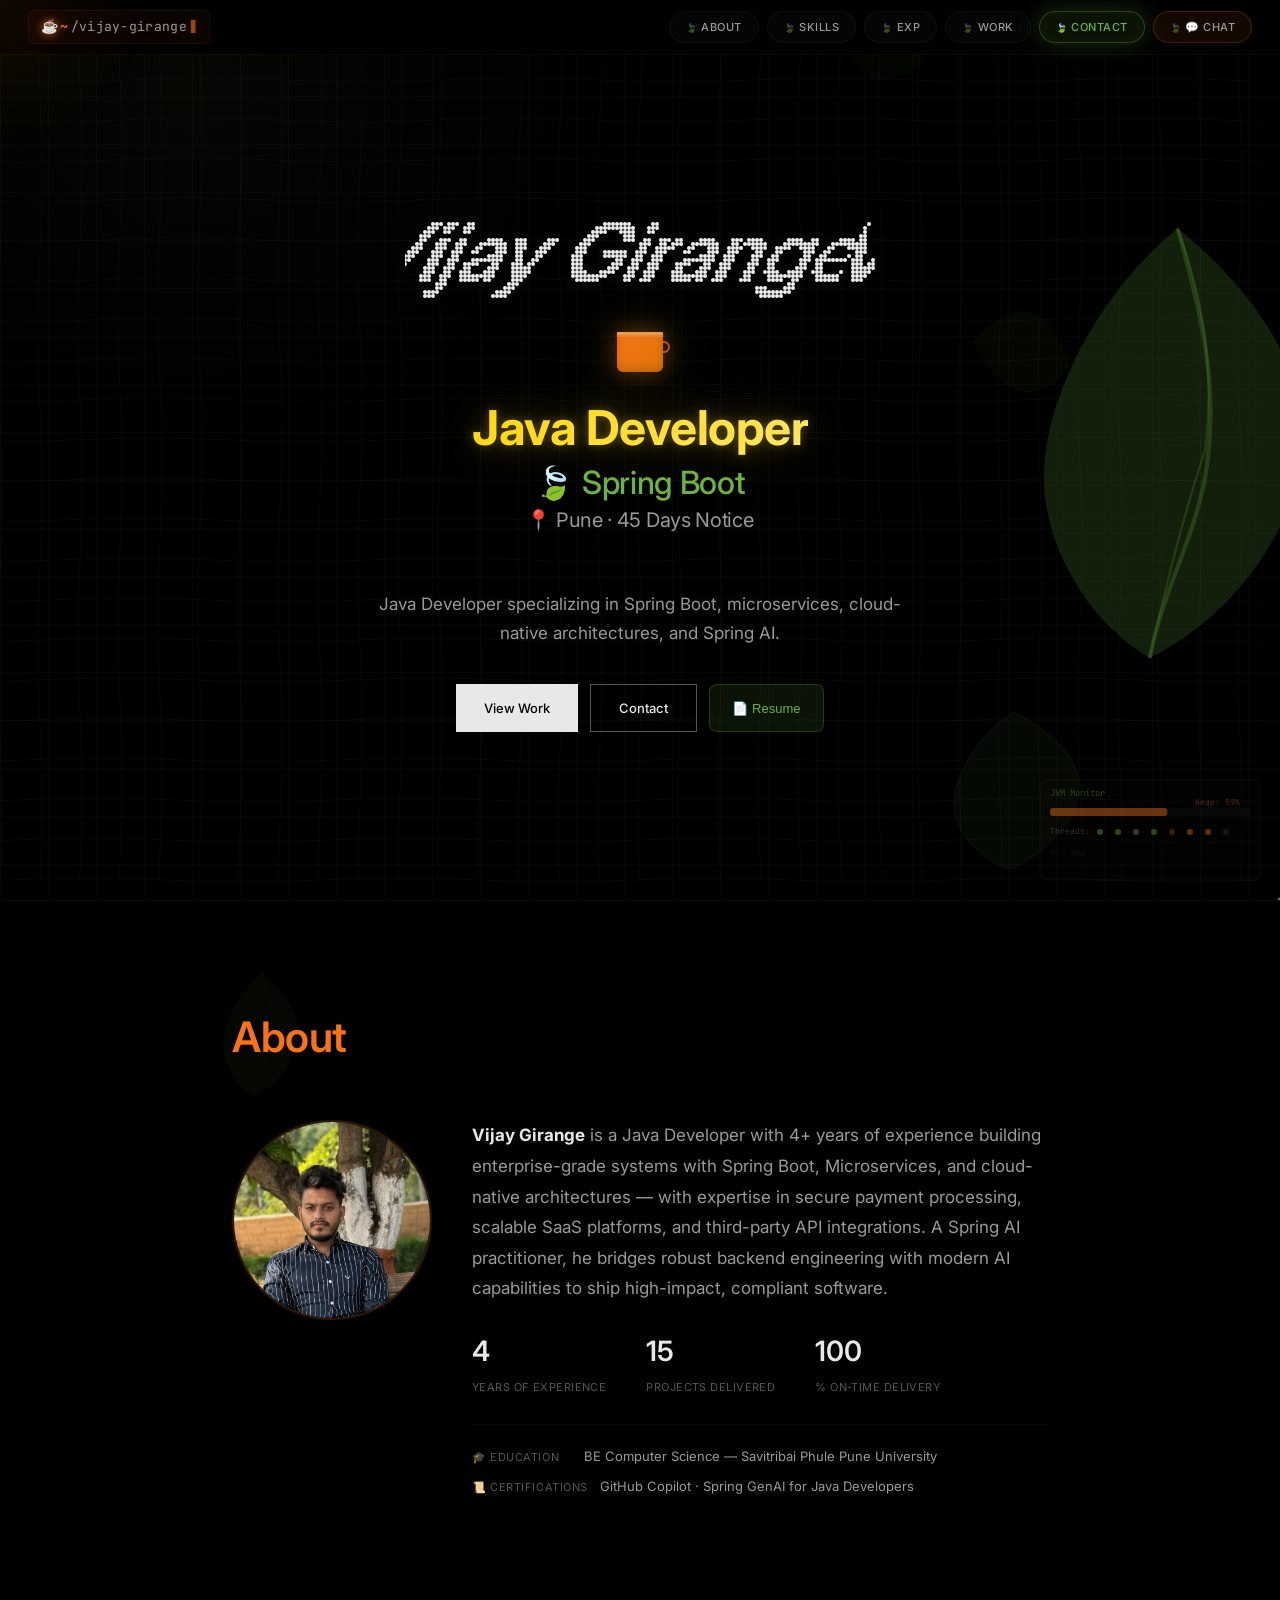
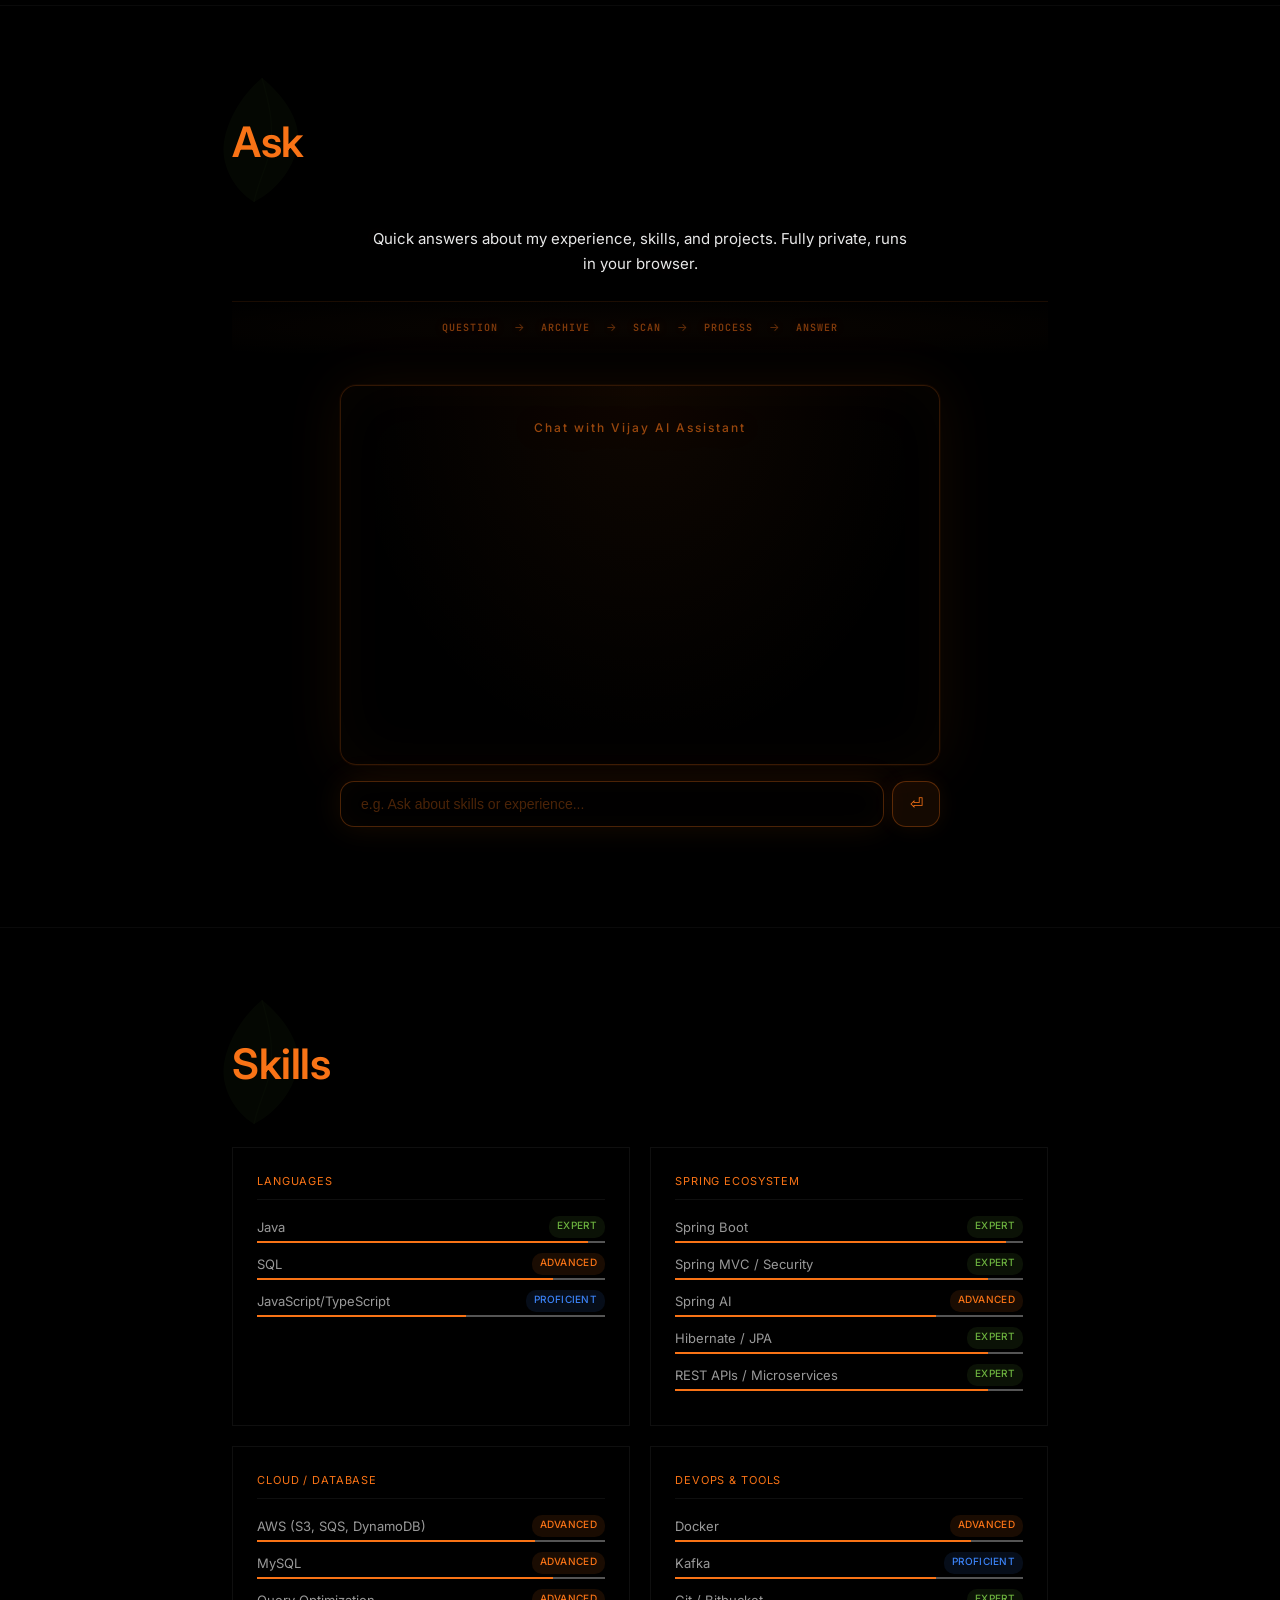
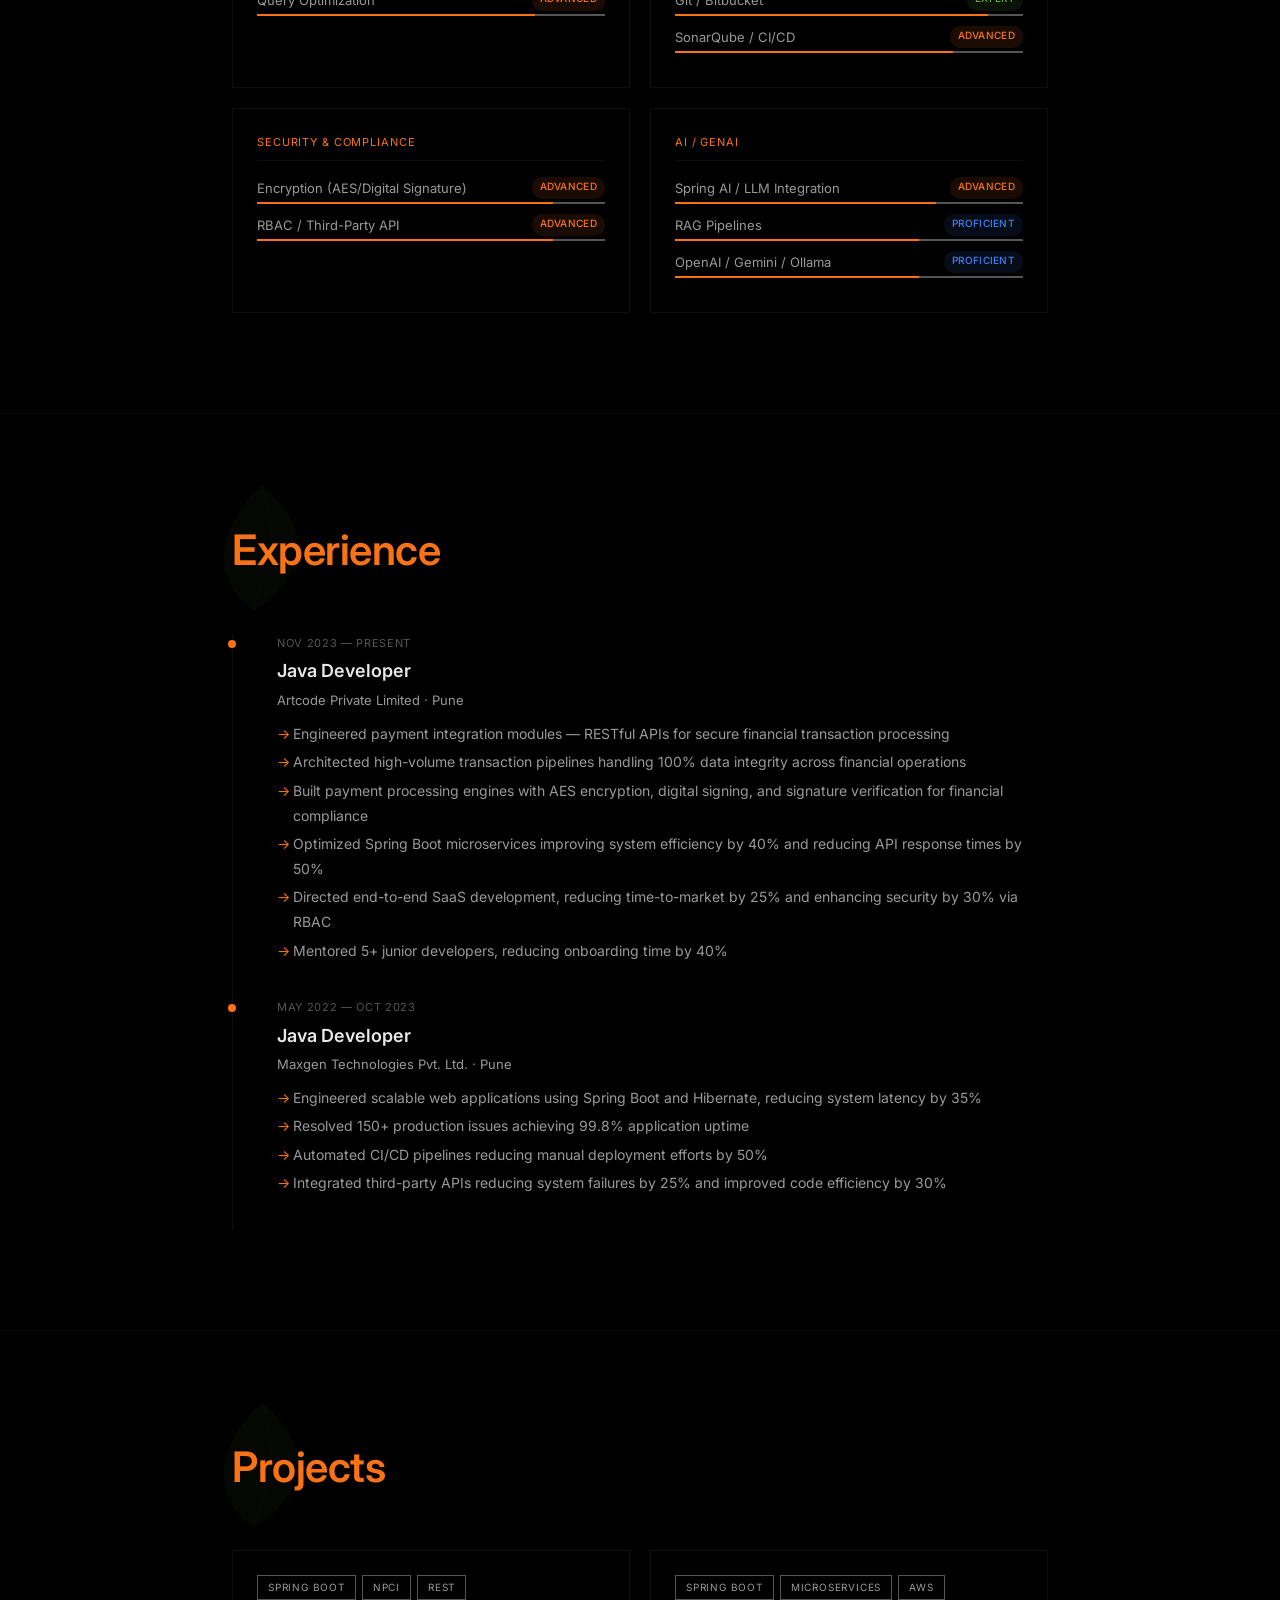
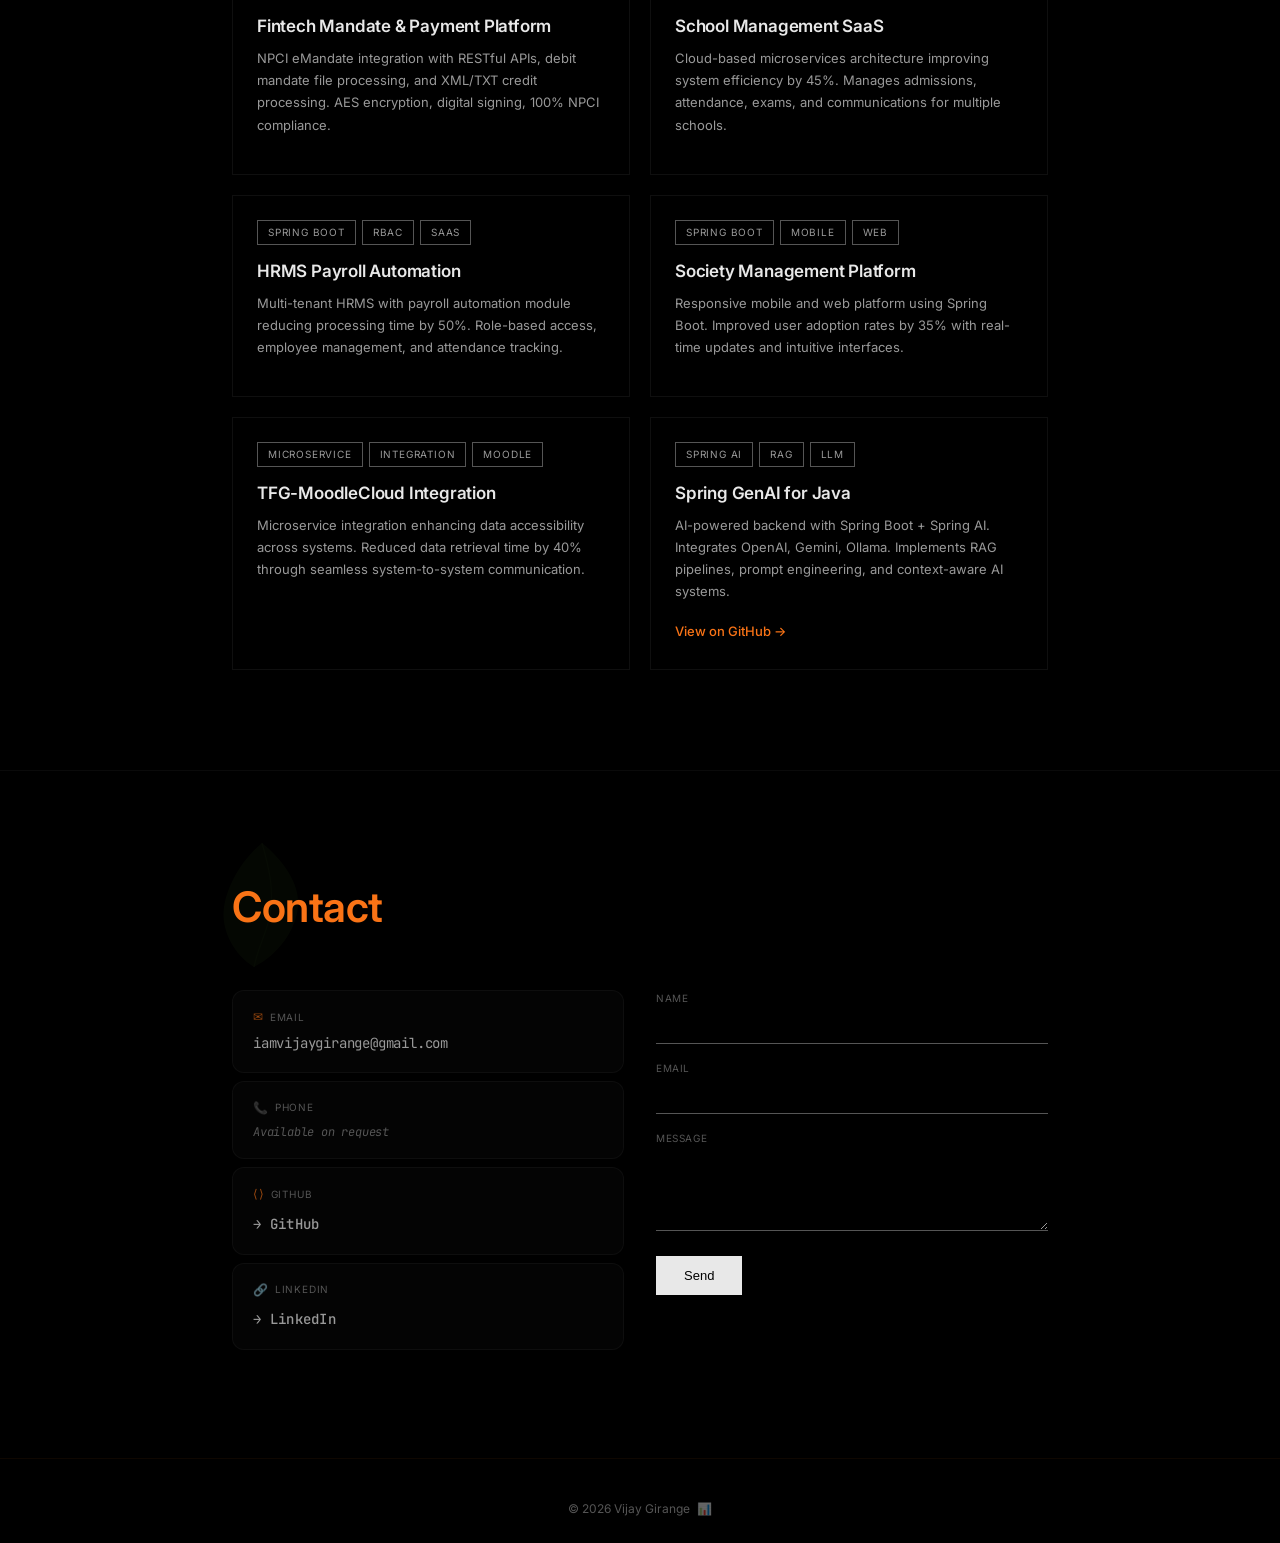
==== commit 1fd8959a: "Fix contact form with FormSubmit" ====
--- a/index.html
+++ b/index.html
@@ -270,10 +270,13 @@
         </div>
       </div>
       <div class="contact-form reveal reveal-delay-1">
-        <form id="contactForm">
-          <div class="form-group"><label class="form-label">Name</label><input type="text" class="form-input" id="name" required></div>
-          <div class="form-group"><label class="form-label">Email</label><input type="email" class="form-input" id="email" required></div>
-          <div class="form-group"><label class="form-label">Message</label><textarea class="form-textarea" id="message" required></textarea></div>
+        <form id="contactForm" action="https://formsubmit.co/iamvijaygirange@gmail.com" method="POST">
+          <input type="text" name="_honey" style="display:none">
+          <input type="hidden" name="_captcha" value="true">
+          <input type="hidden" name="_template" value="table">
+          <div class="form-group"><label class="form-label">Name</label><input type="text" class="form-input" name="name" required></div>
+          <div class="form-group"><label class="form-label">Email</label><input type="email" class="form-input" name="email" required></div>
+          <div class="form-group"><label class="form-label">Message</label><textarea class="form-textarea" name="message" required></textarea></div>
           <button type="submit" class="btn btn-primary">Send</button>
         </form>
       </div>
--- a/styles.css
+++ b/styles.css
@@ -501,7 +501,7 @@
   .about-metrics{justify-content:center}
   .skills-grid,.projects-grid{grid-template-columns:1fr}
   .contact-grid{grid-template-columns:1fr}
-  .nav-links{display:none}
+  .nav-links{flex-wrap:wrap;justify-content:flex-end}
   .nav{padding:16px 20px}
   .hero{padding:100px 20px 60px}
   .section{padding:60px 0}
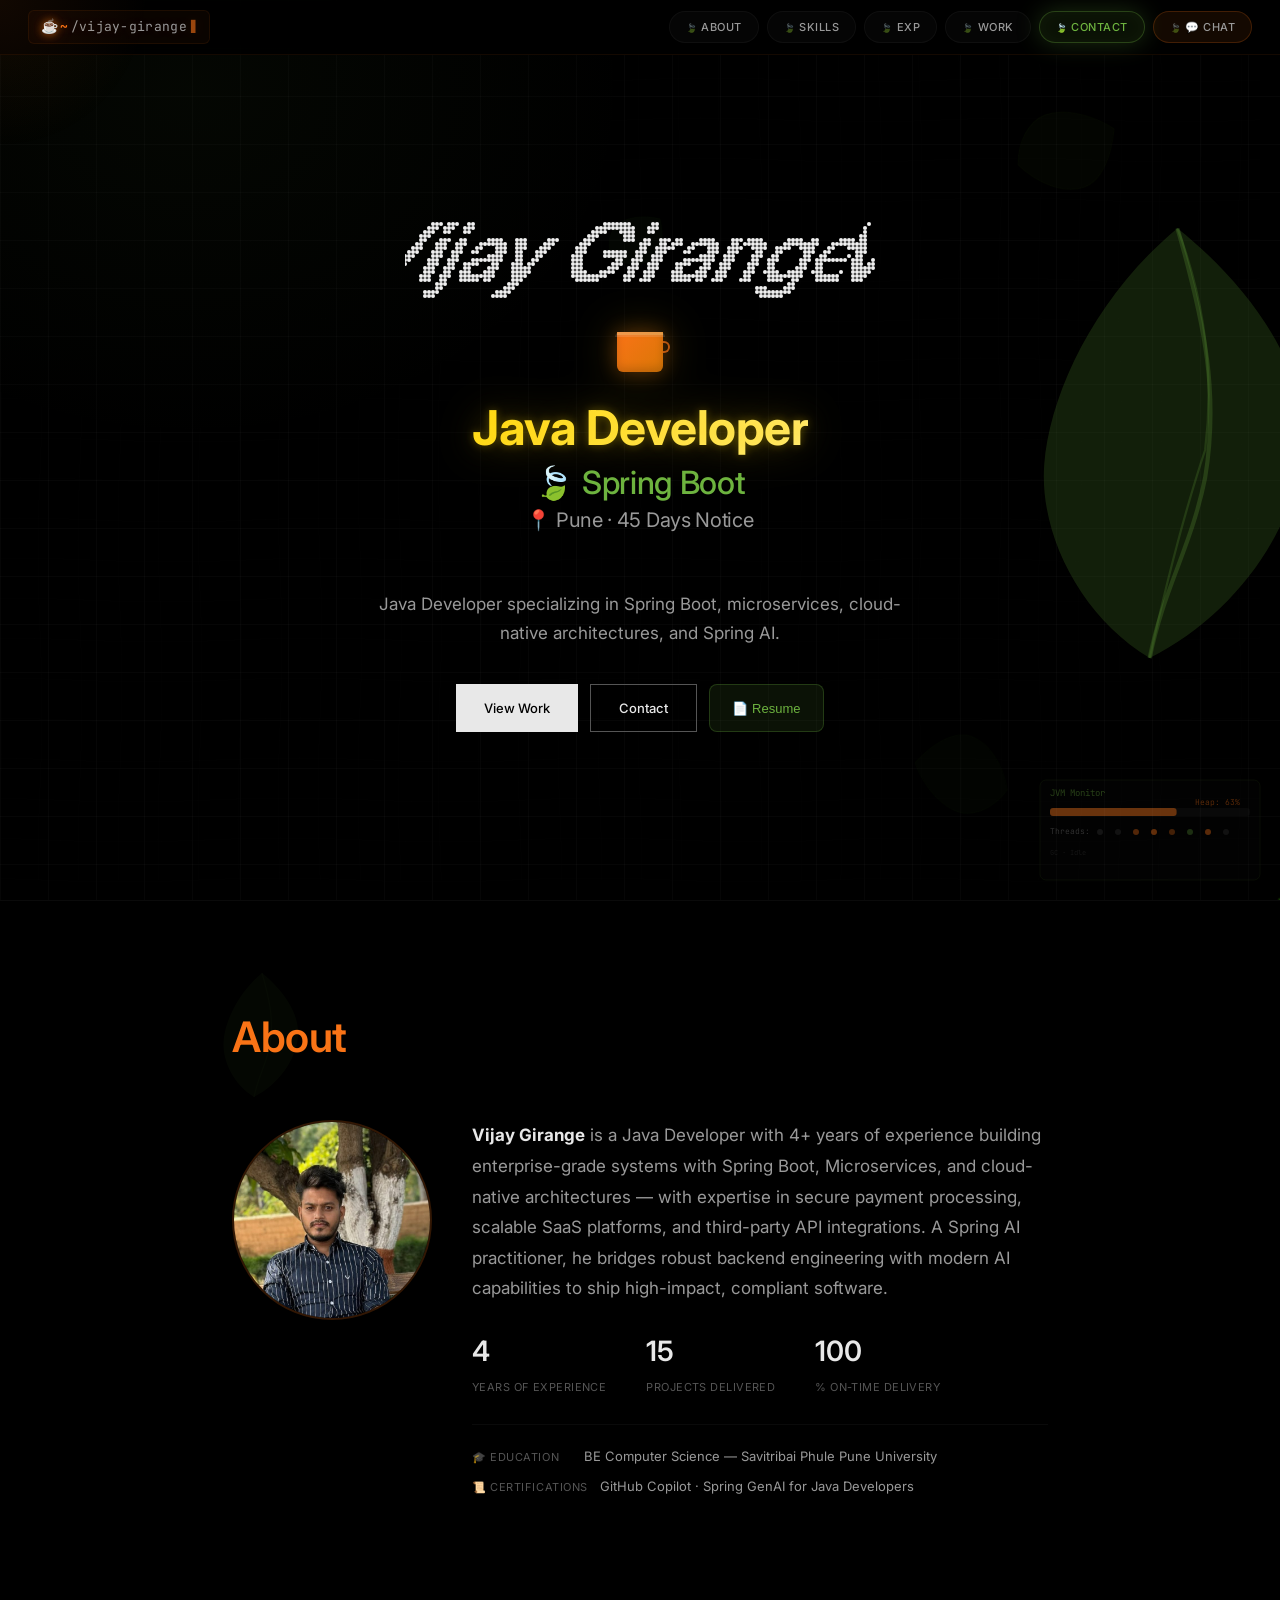
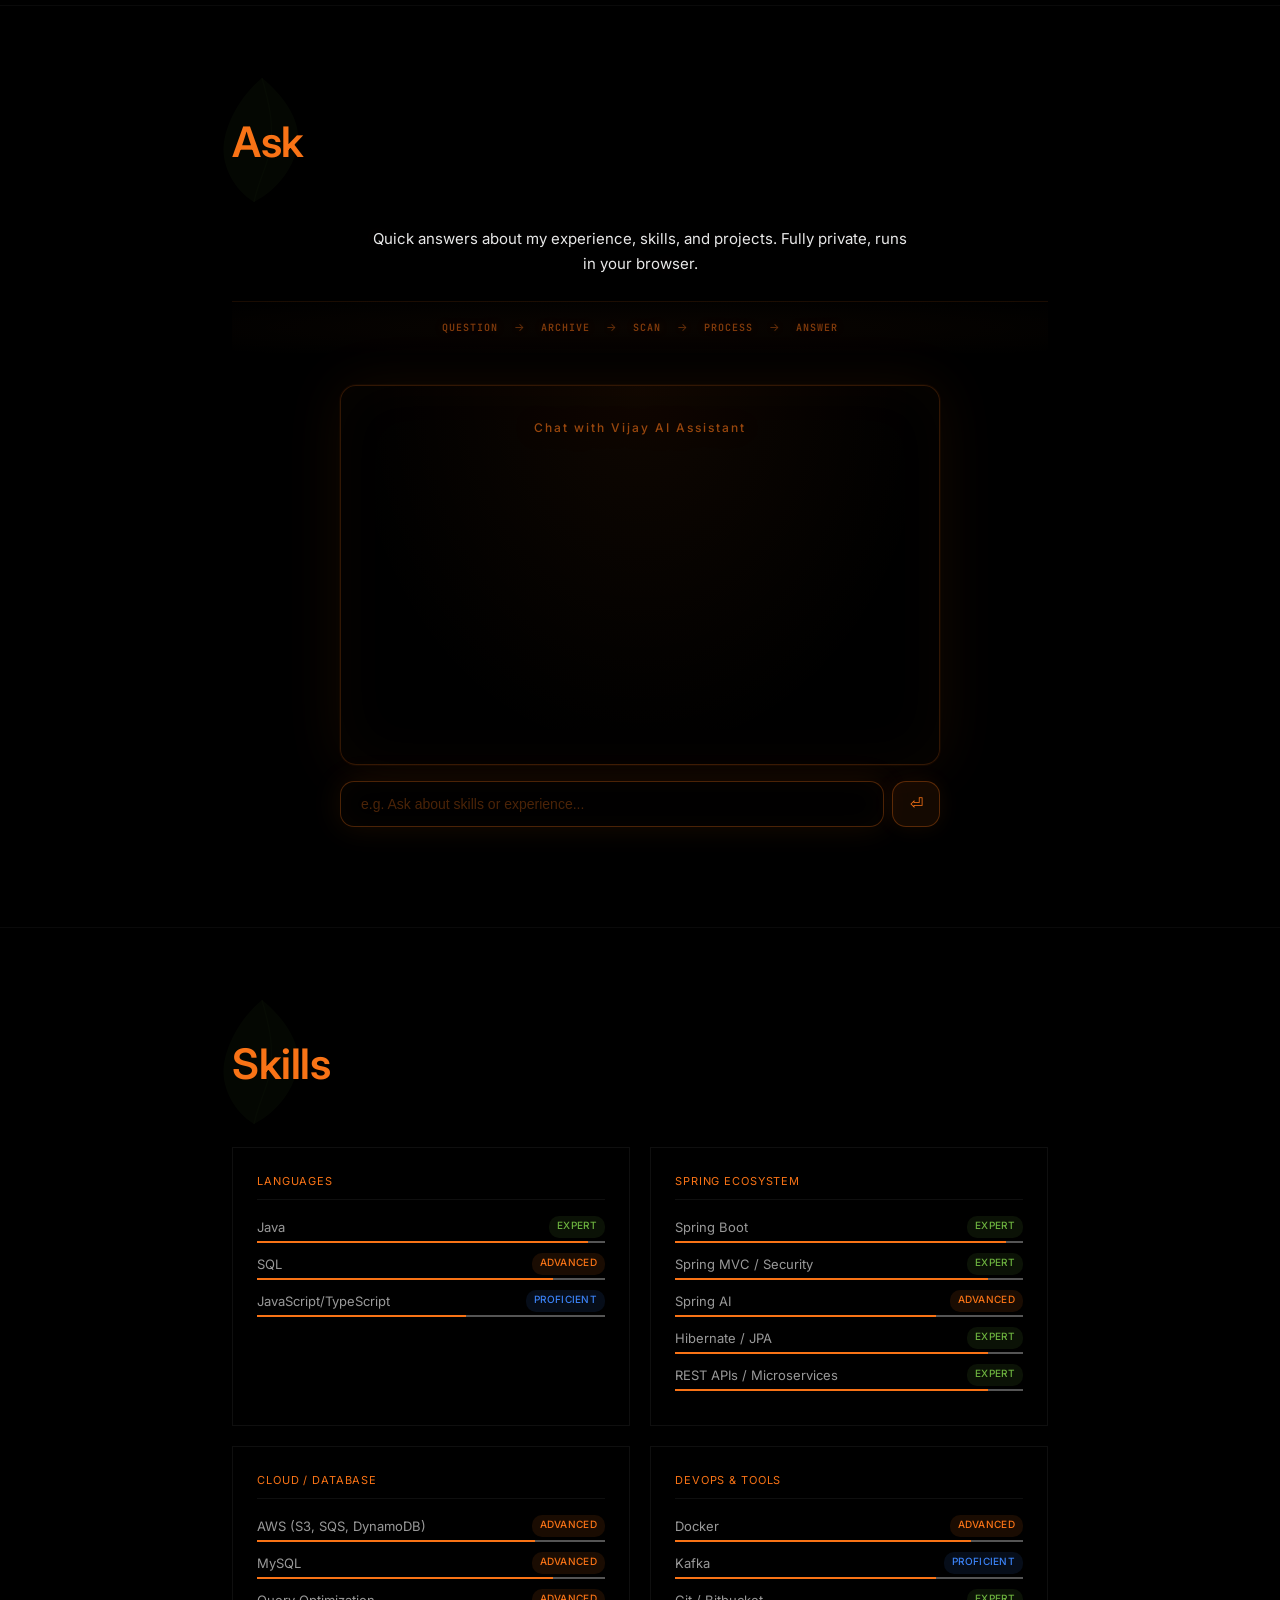
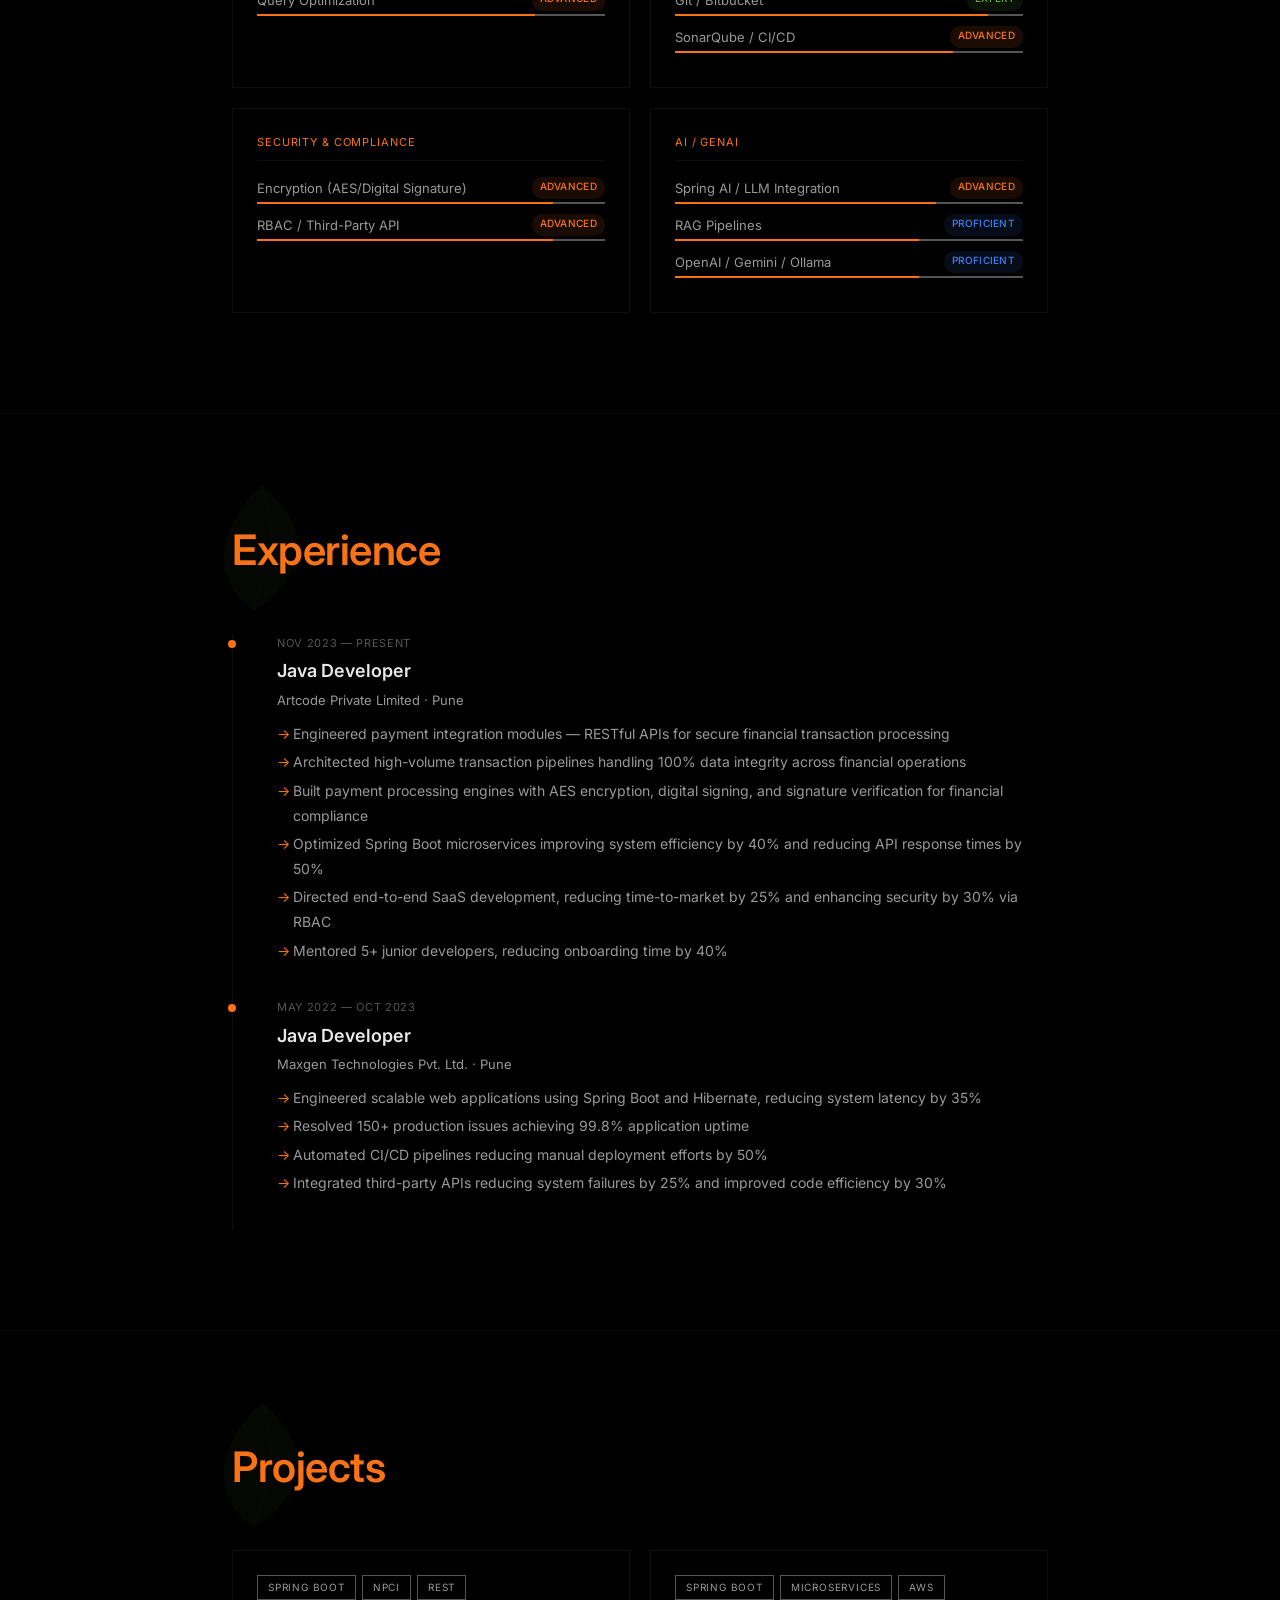
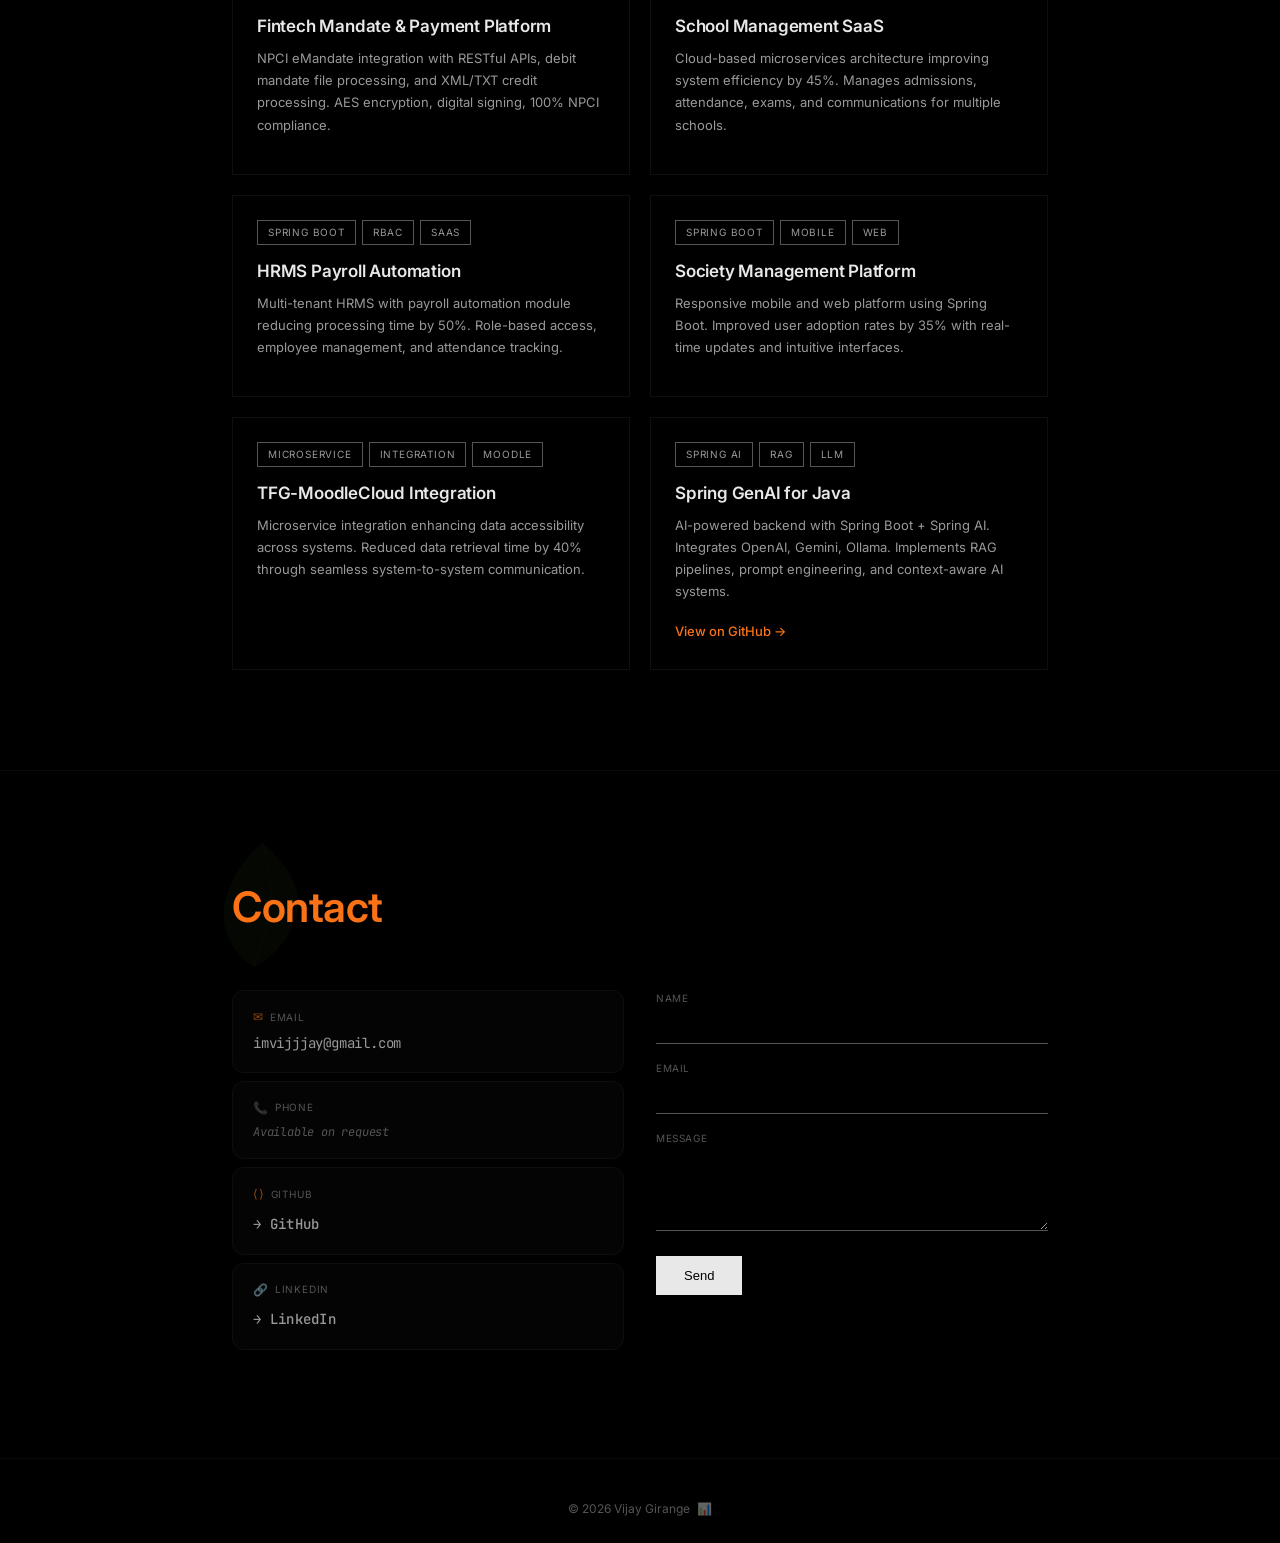
==== commit 9274d482: "Update contact email to imvijjjay@gmail.com" ====
--- a/index.html
+++ b/index.html
@@ -254,7 +254,7 @@
       <div>
         <div class="contact-item reveal">
           <div class="contact-label"><span class="contact-icon">✉</span> Email</div>
-          <span class="contact-value copy-val" data-copy="iamvijaygirange@gmail.com">iamvijaygirange@gmail.com</span>
+          <span class="contact-value copy-val" data-copy="imvijjjay@gmail.com">imvijjjay@gmail.com</span>
         </div>
         <div class="contact-item reveal reveal-delay-1">
           <div class="contact-label"><span class="contact-icon">📞</span> Phone</div>
@@ -270,7 +270,7 @@
         </div>
       </div>
       <div class="contact-form reveal reveal-delay-1">
-        <form id="contactForm" action="https://formsubmit.co/iamvijaygirange@gmail.com" method="POST">
+        <form id="contactForm" action="https://formsubmit.co/imvijjjay@gmail.com" method="POST">
           <input type="text" name="_honey" style="display:none">
           <input type="hidden" name="_captcha" value="true">
           <input type="hidden" name="_template" value="table">
--- a/styles.css
+++ b/styles.css
@@ -496,13 +496,31 @@
 .reveal-delay-3{transition-delay:.36s}
 
 @media(max-width:768px){
-  .about-grid{grid-template-columns:1fr}
-  .about-image{margin:0 auto}
-  .about-metrics{justify-content:center}
+  .nav{flex-direction:column;gap:8px;padding:10px 16px}
+  .nav-links{flex-wrap:wrap;justify-content:center;gap:6px}
+  .nav-link{font-size:10px;padding:4px 10px}
+  .nav-path{font-size:11px}
+  .about-grid{grid-template-columns:1fr;gap:24px}
+  .about-image{width:140px;height:140px;margin:0 auto}
+  .about-metrics{justify-content:center;gap:20px;flex-wrap:wrap}
+  .about-text{font-size:15px}
   .skills-grid,.projects-grid{grid-template-columns:1fr}
-  .contact-grid{grid-template-columns:1fr}
-  .nav-links{flex-wrap:wrap;justify-content:flex-end}
-  .nav{padding:16px 20px}
-  .hero{padding:100px 20px 60px}
-  .section{padding:60px 0}
-}
+  .contact-grid{grid-template-columns:1fr;gap:24px}
+  .rag-chat-messages{min-height:280px;max-height:400px}
+  .rag-input{font-size:13px;padding:12px 16px}
+  .rag-send{width:44px}
+  .rag-prompt{max-width:220px;font-size:10px}
+  .footer-stats{gap:10px}
+  .footer-stat{padding:3px 10px;font-size:11px}
+  .hero{padding:100px 16px 60px}
+  .hero-name{font-size:clamp(32px,8vw,44px)}
+  .hero-desc{font-size:15px}
+  .section{padding:40px 0}
+  .container{padding:0 16px}
+  .spring-leaf{width:120px;opacity:0.35}
+  .java-cup{transform:scale(0.8)}
+  .about-edu .edu-row{flex-direction:column;gap:2px}
+  .about-edu .edu-label{min-width:auto}
+  .contact-form{margin-top:8px}
+  .footer{padding:24px 16px}
+}
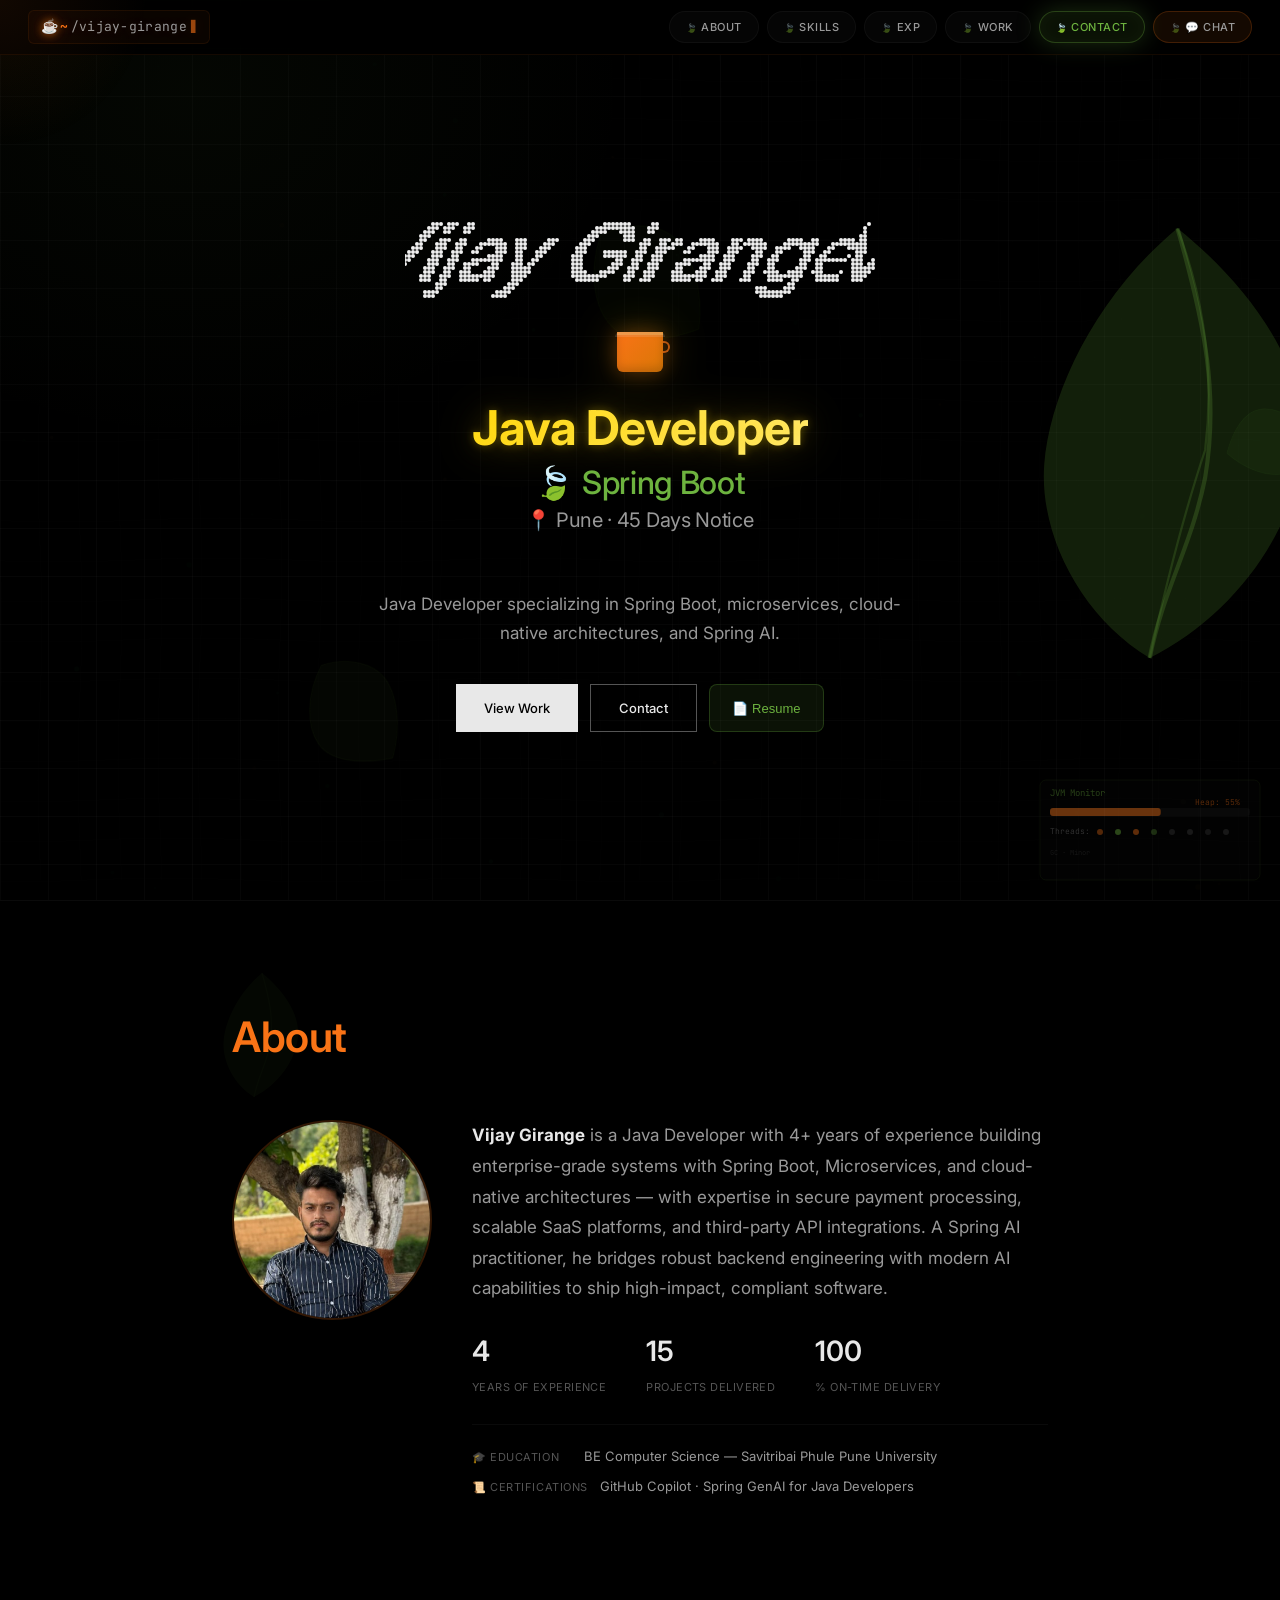
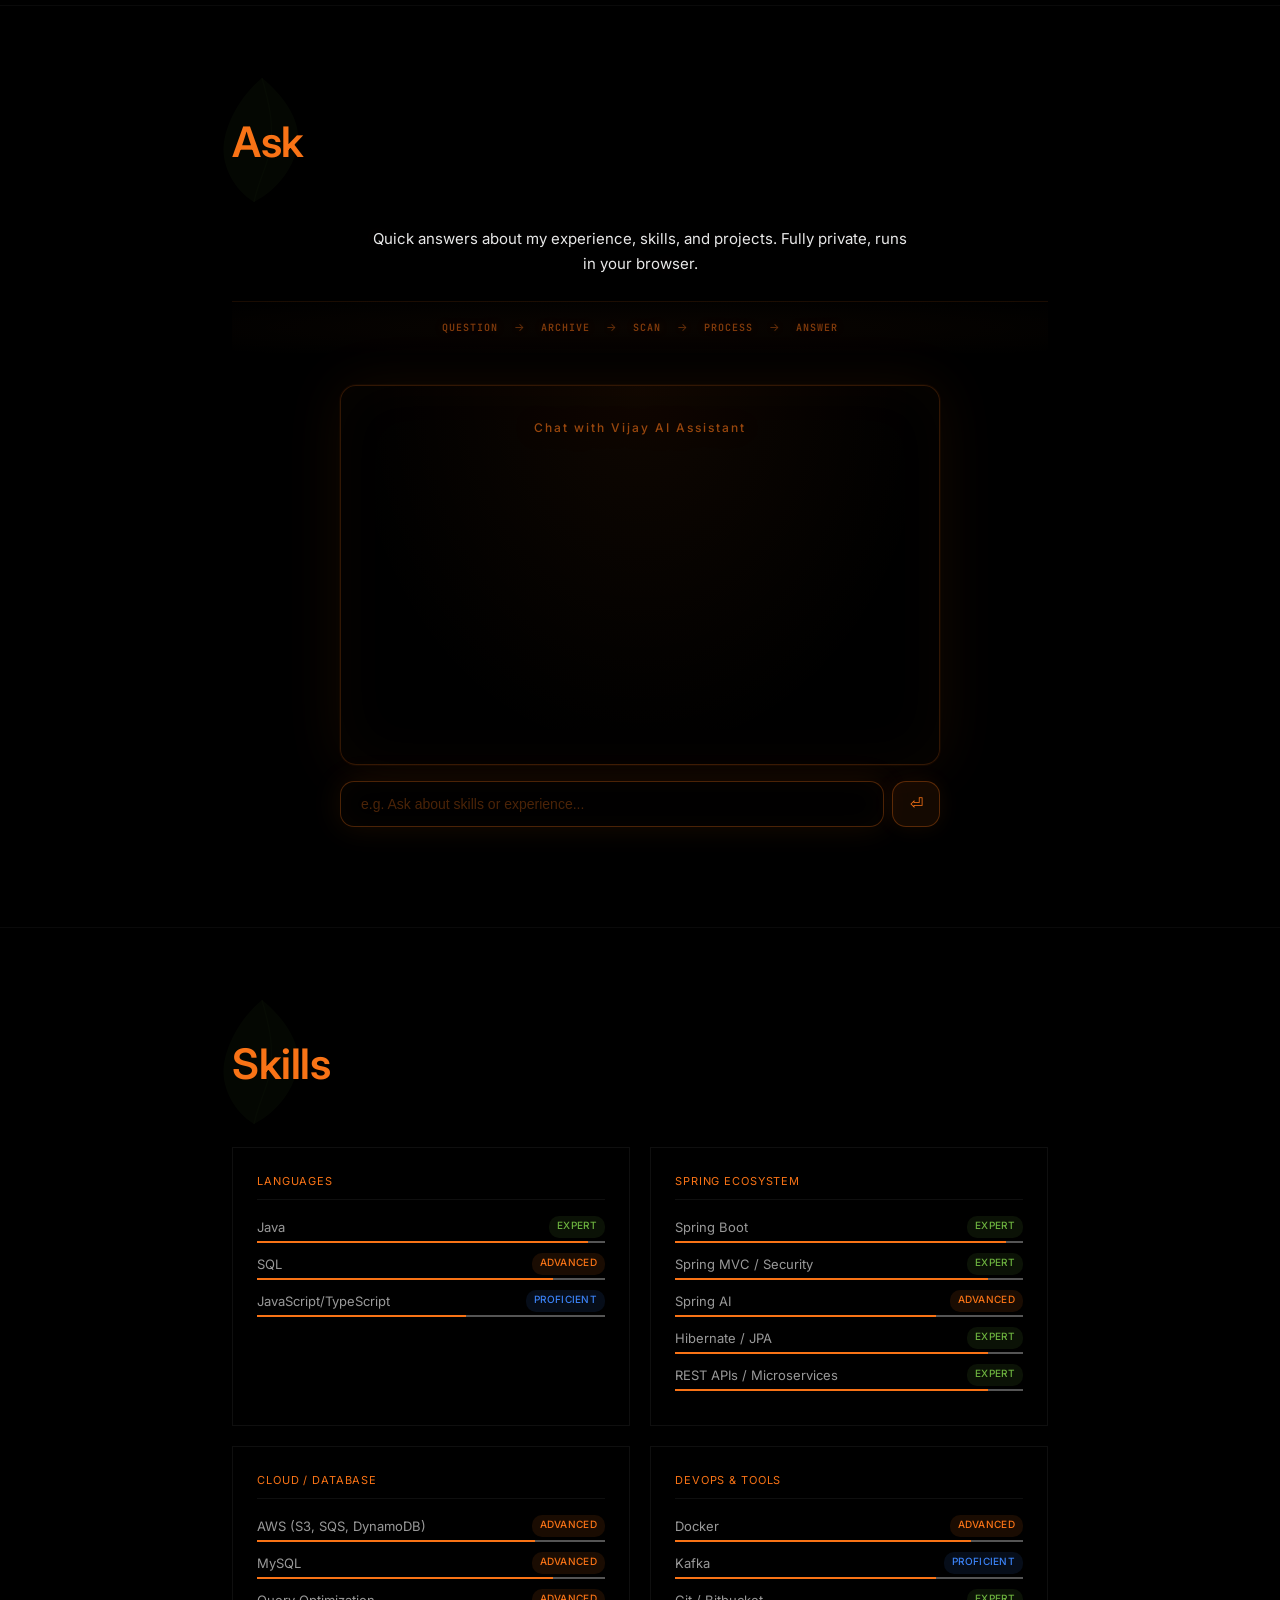
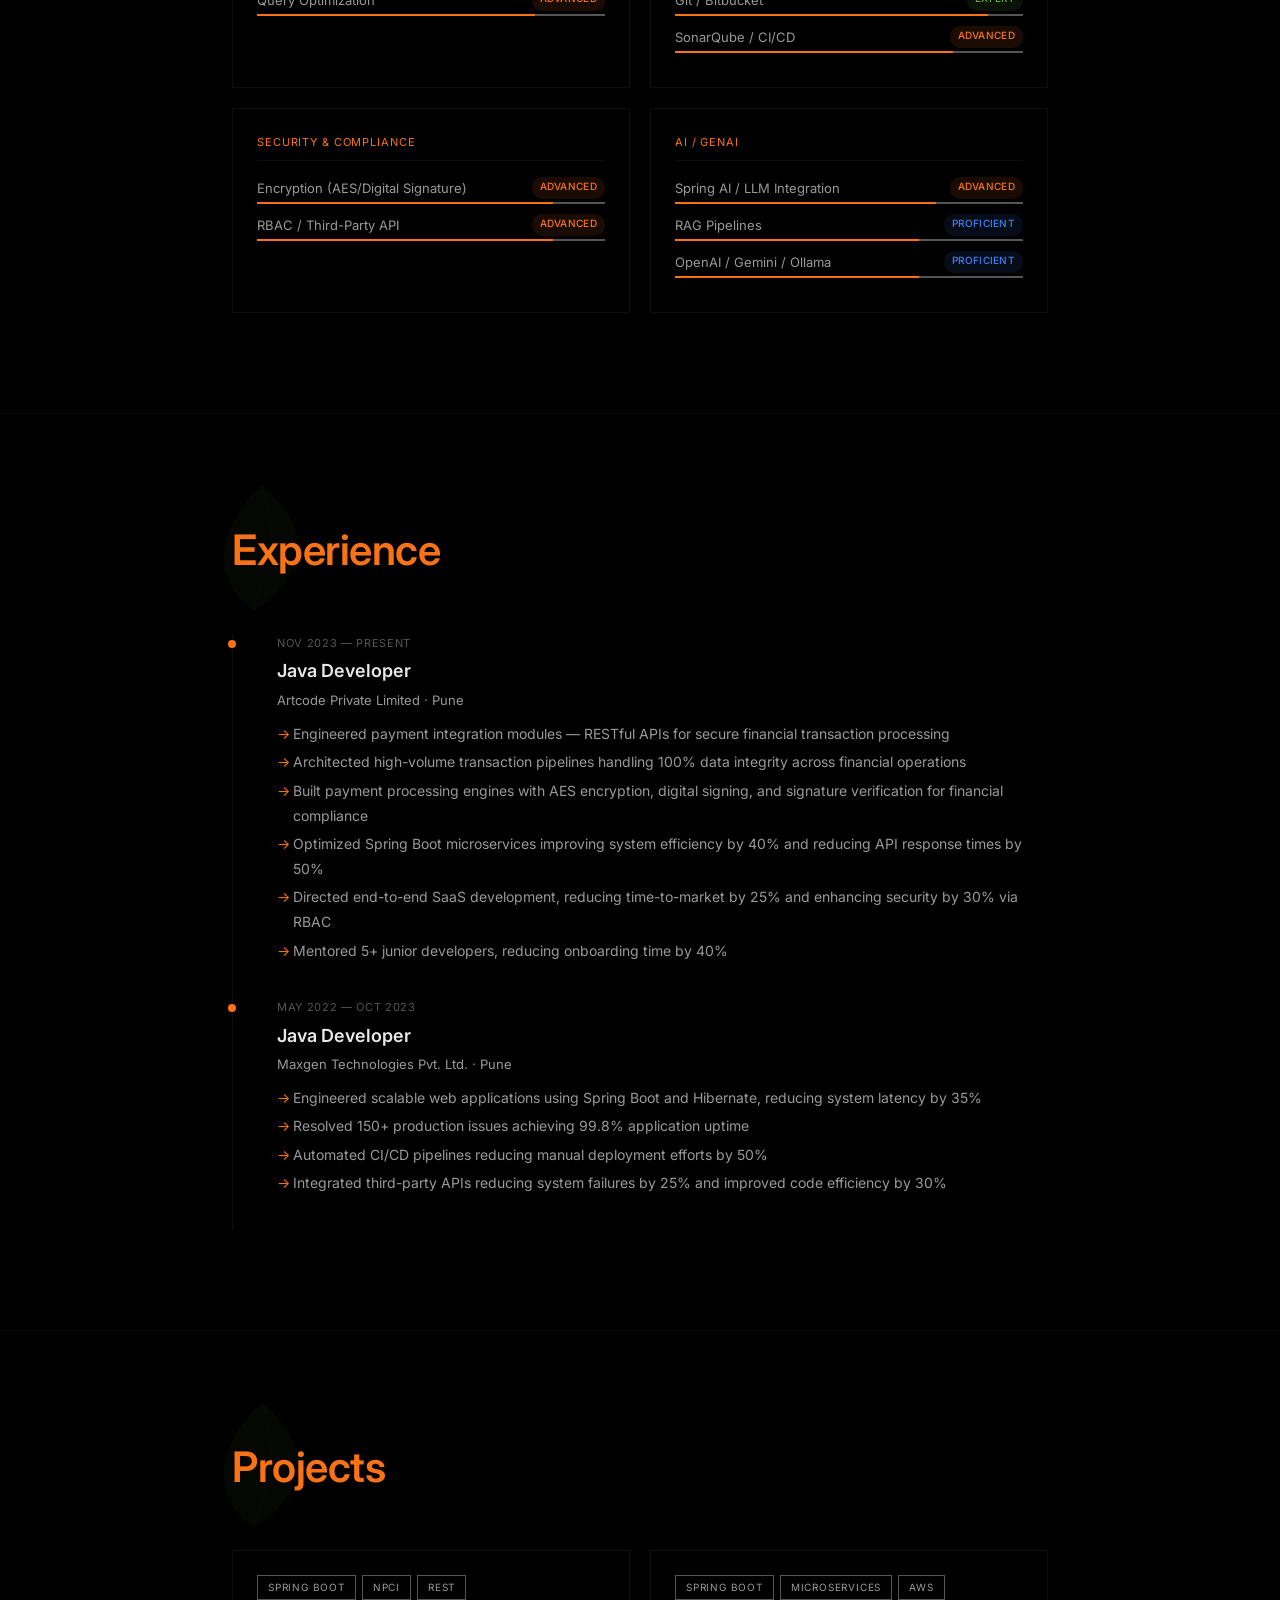
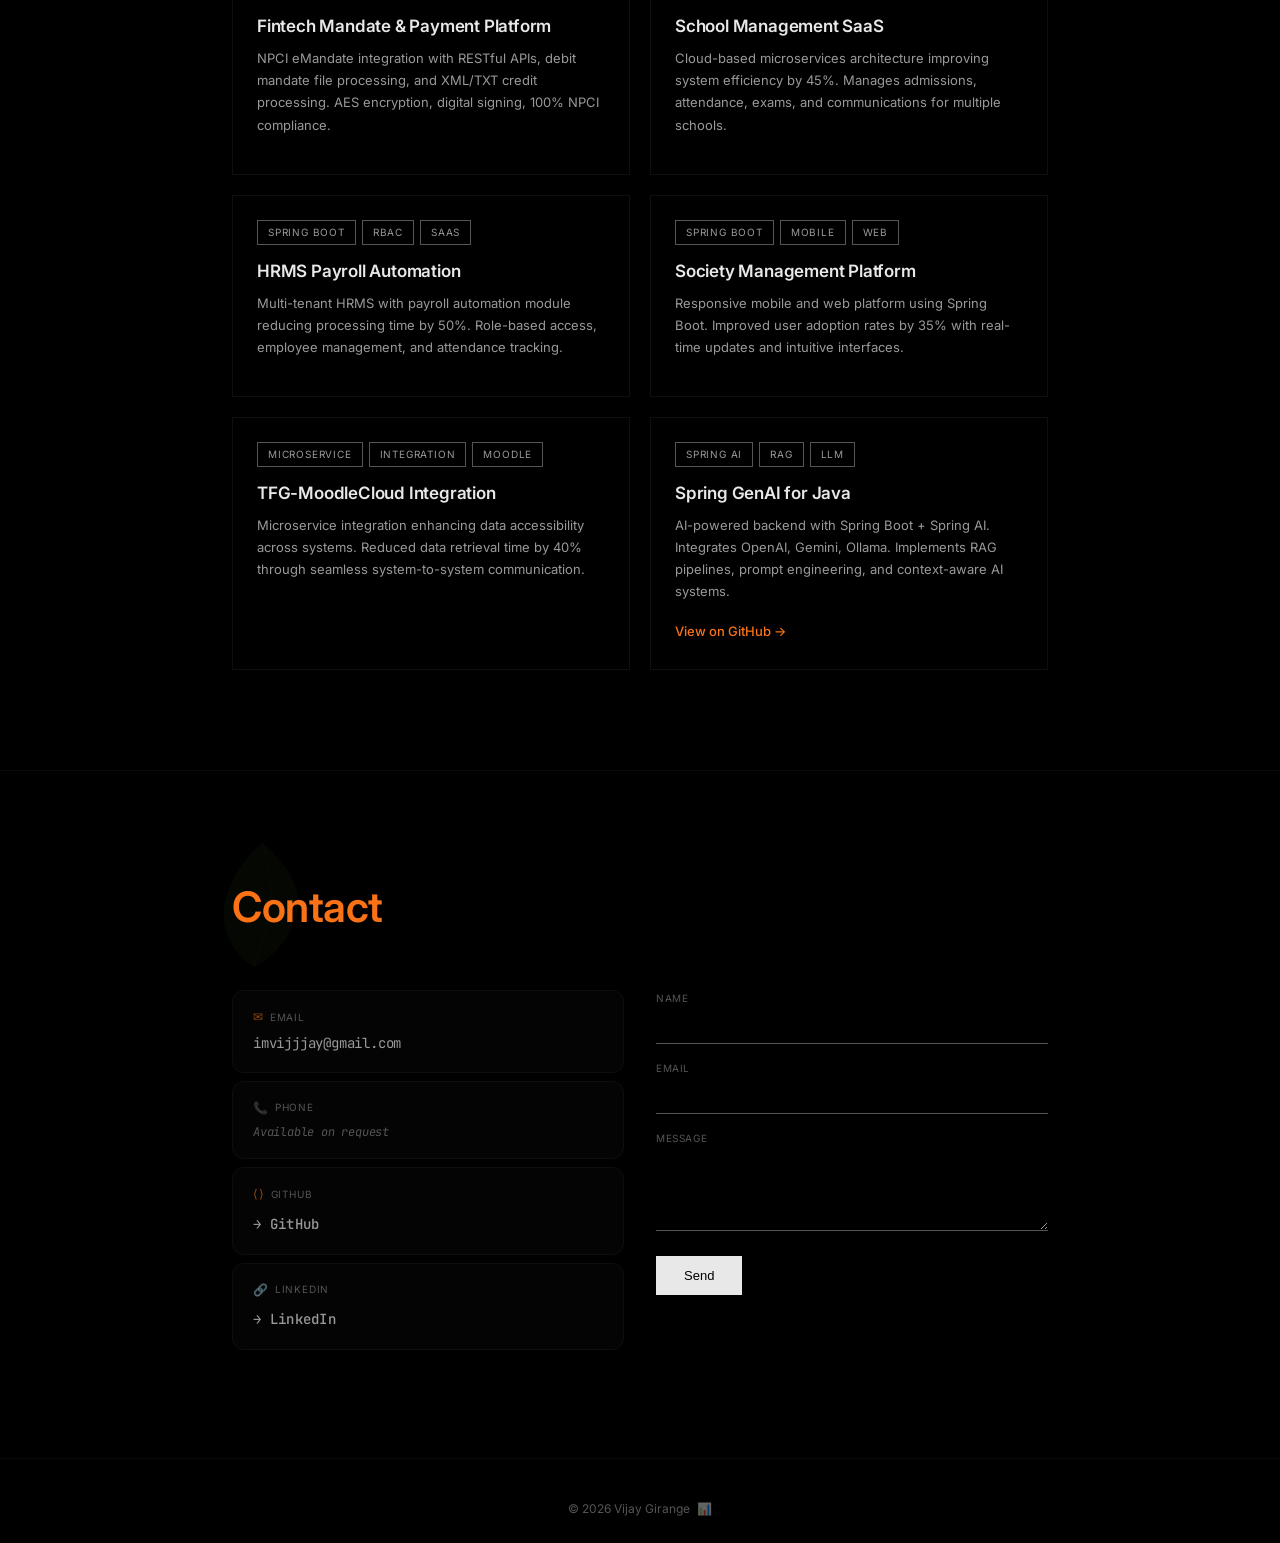
==== commit 7a789255: "Switch to Formspree with AJAX" ====
--- a/index.html
+++ b/index.html
@@ -270,10 +270,9 @@
         </div>
       </div>
       <div class="contact-form reveal reveal-delay-1">
-        <form id="contactForm" action="https://formsubmit.co/imvijjjay@gmail.com" method="POST">
-          <input type="text" name="_honey" style="display:none">
-          <input type="hidden" name="_captcha" value="true">
-          <input type="hidden" name="_template" value="table">
+        <form id="contactForm" action="https://formspree.io/f/mlgvlrpn" method="POST">
+          <input type="text" name="_gotcha" style="display:none">
+          <input type="hidden" name="_subject" value="Portfolio Contact">
           <div class="form-group"><label class="form-label">Name</label><input type="text" class="form-input" name="name" required></div>
           <div class="form-group"><label class="form-label">Email</label><input type="email" class="form-input" name="email" required></div>
           <div class="form-group"><label class="form-label">Message</label><textarea class="form-textarea" name="message" required></textarea></div>
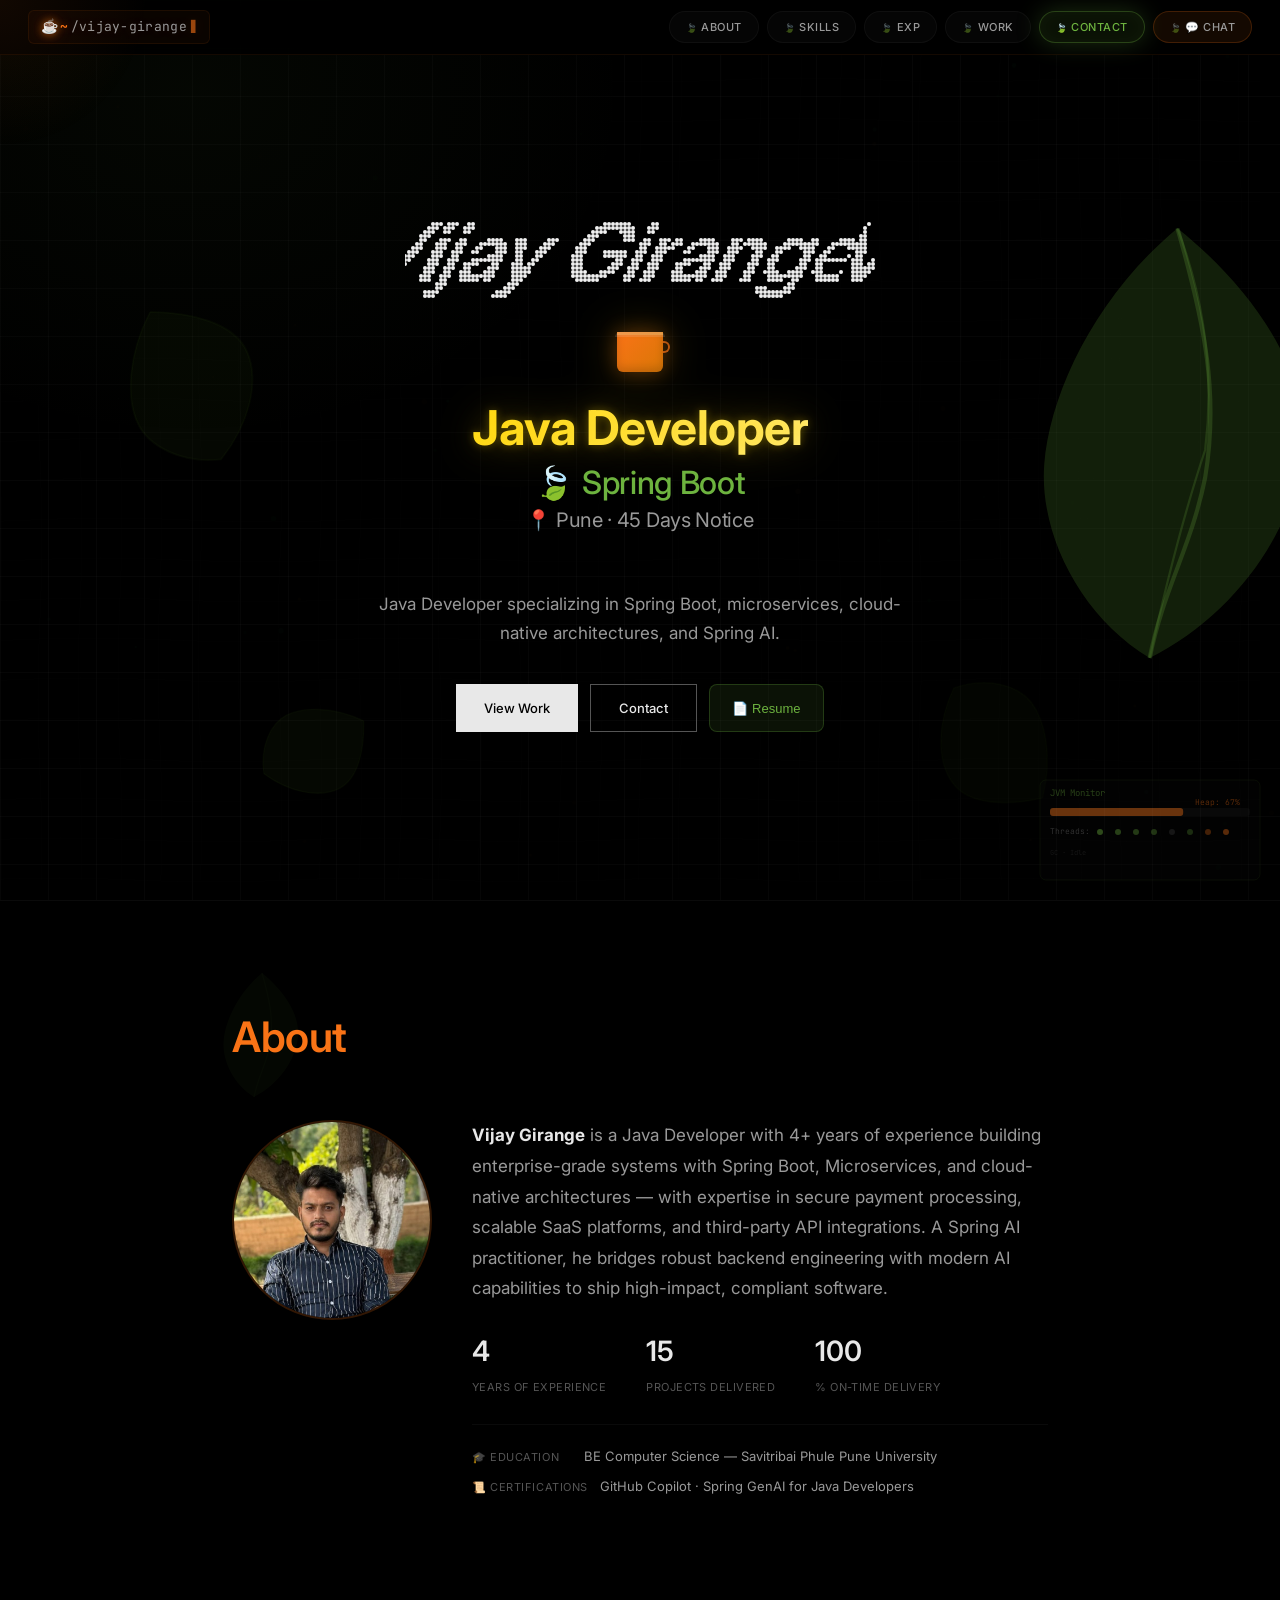
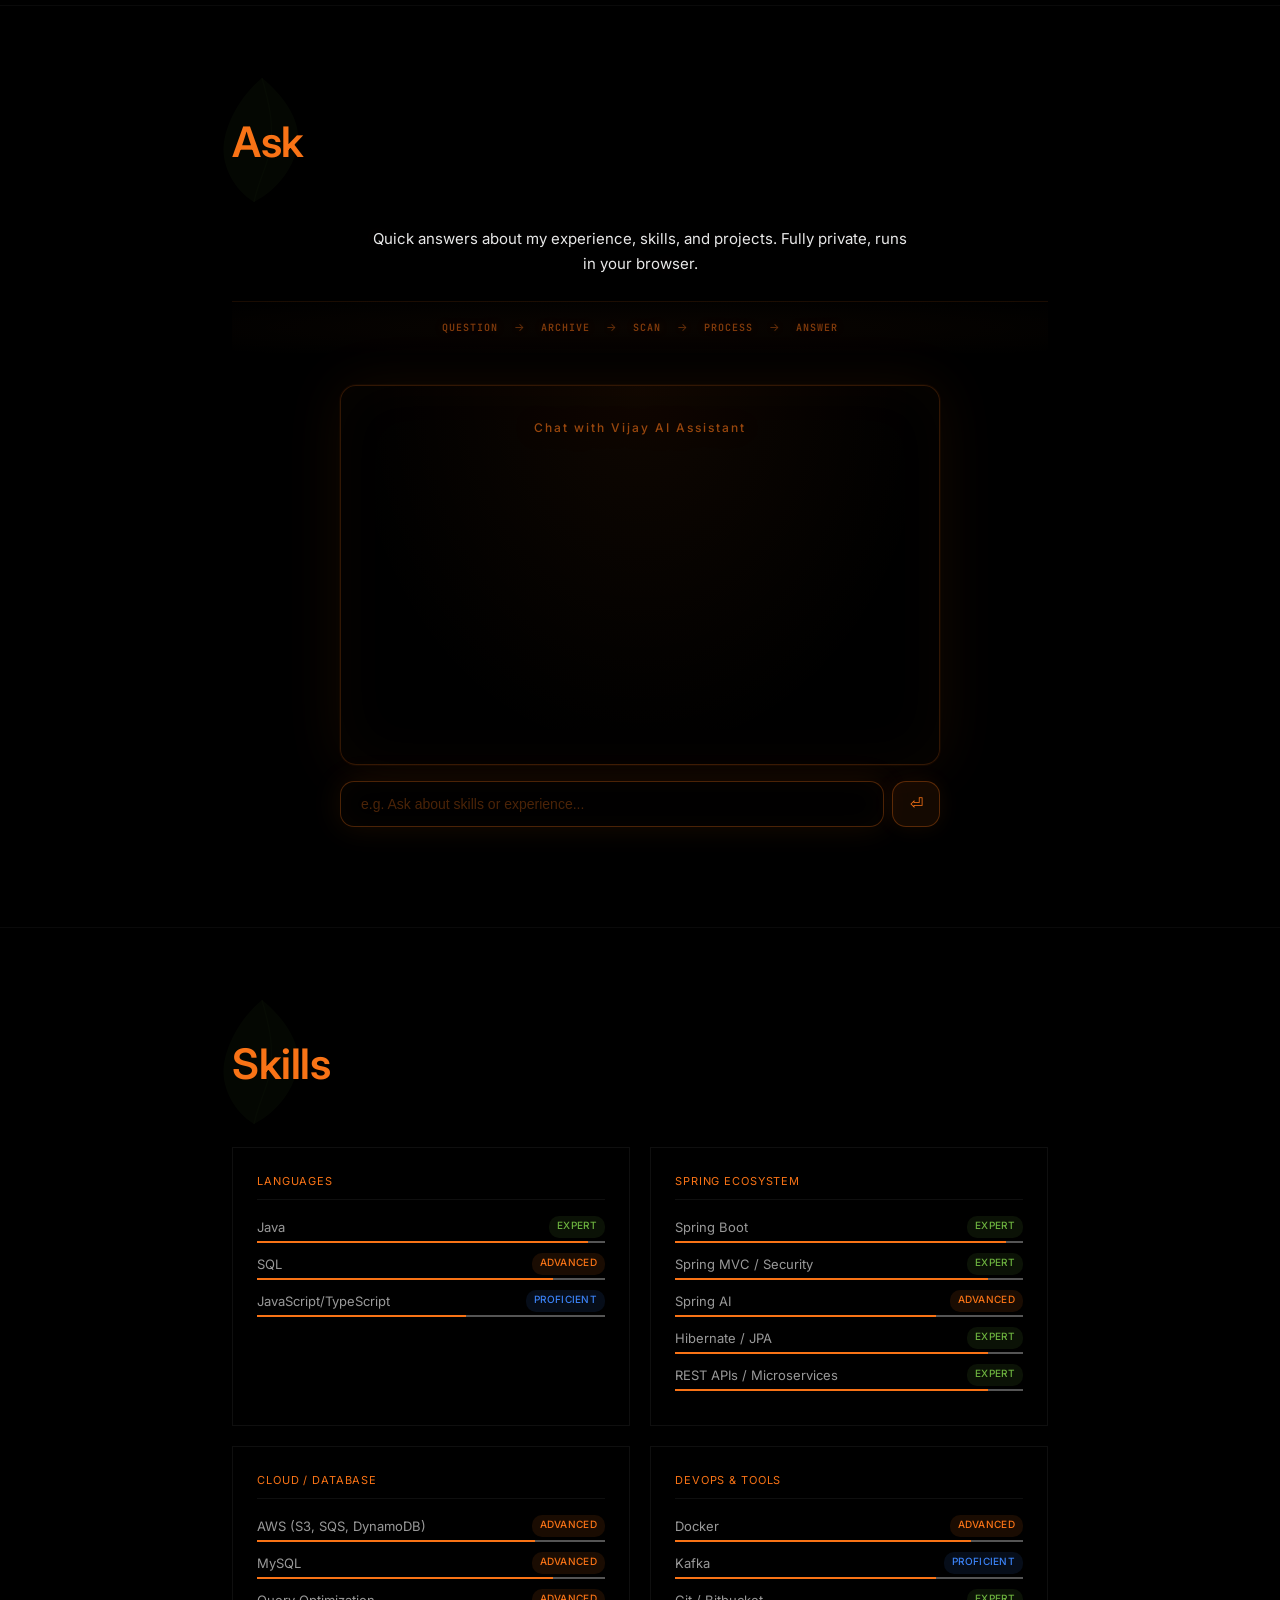
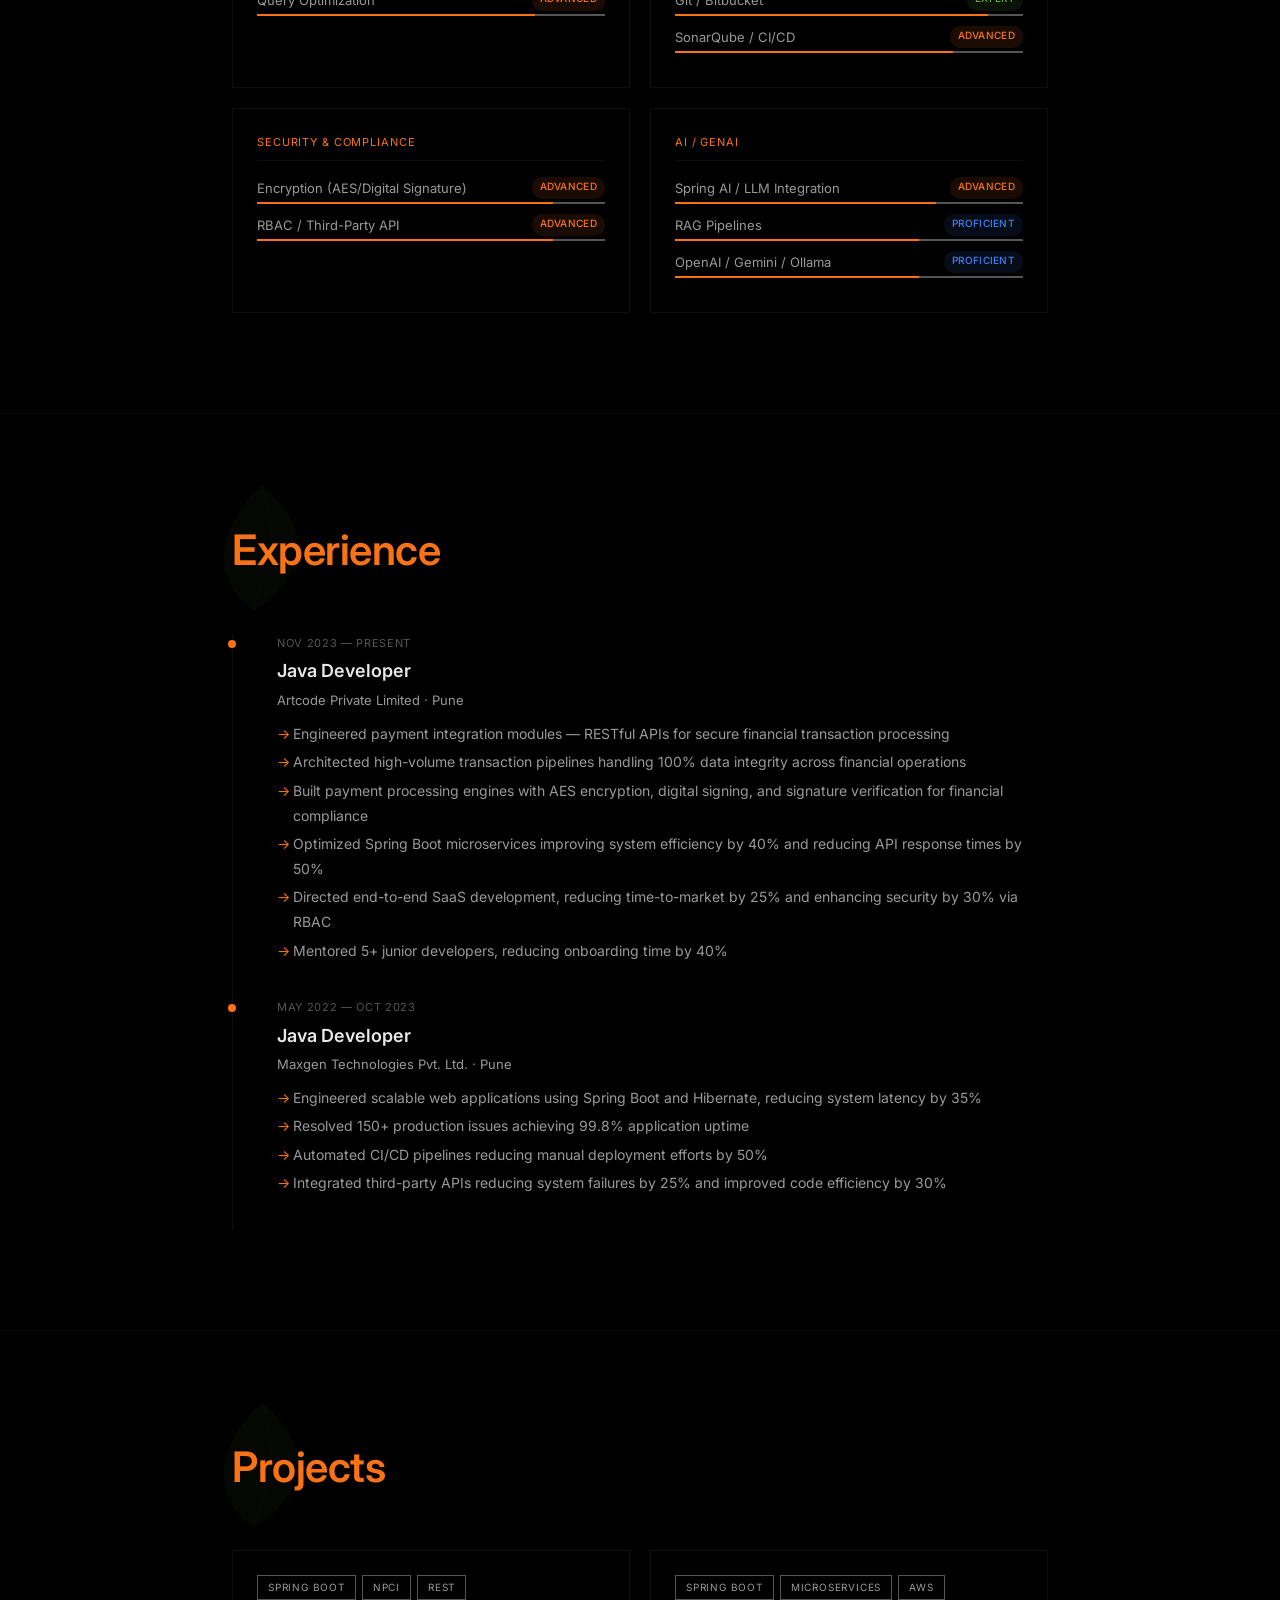
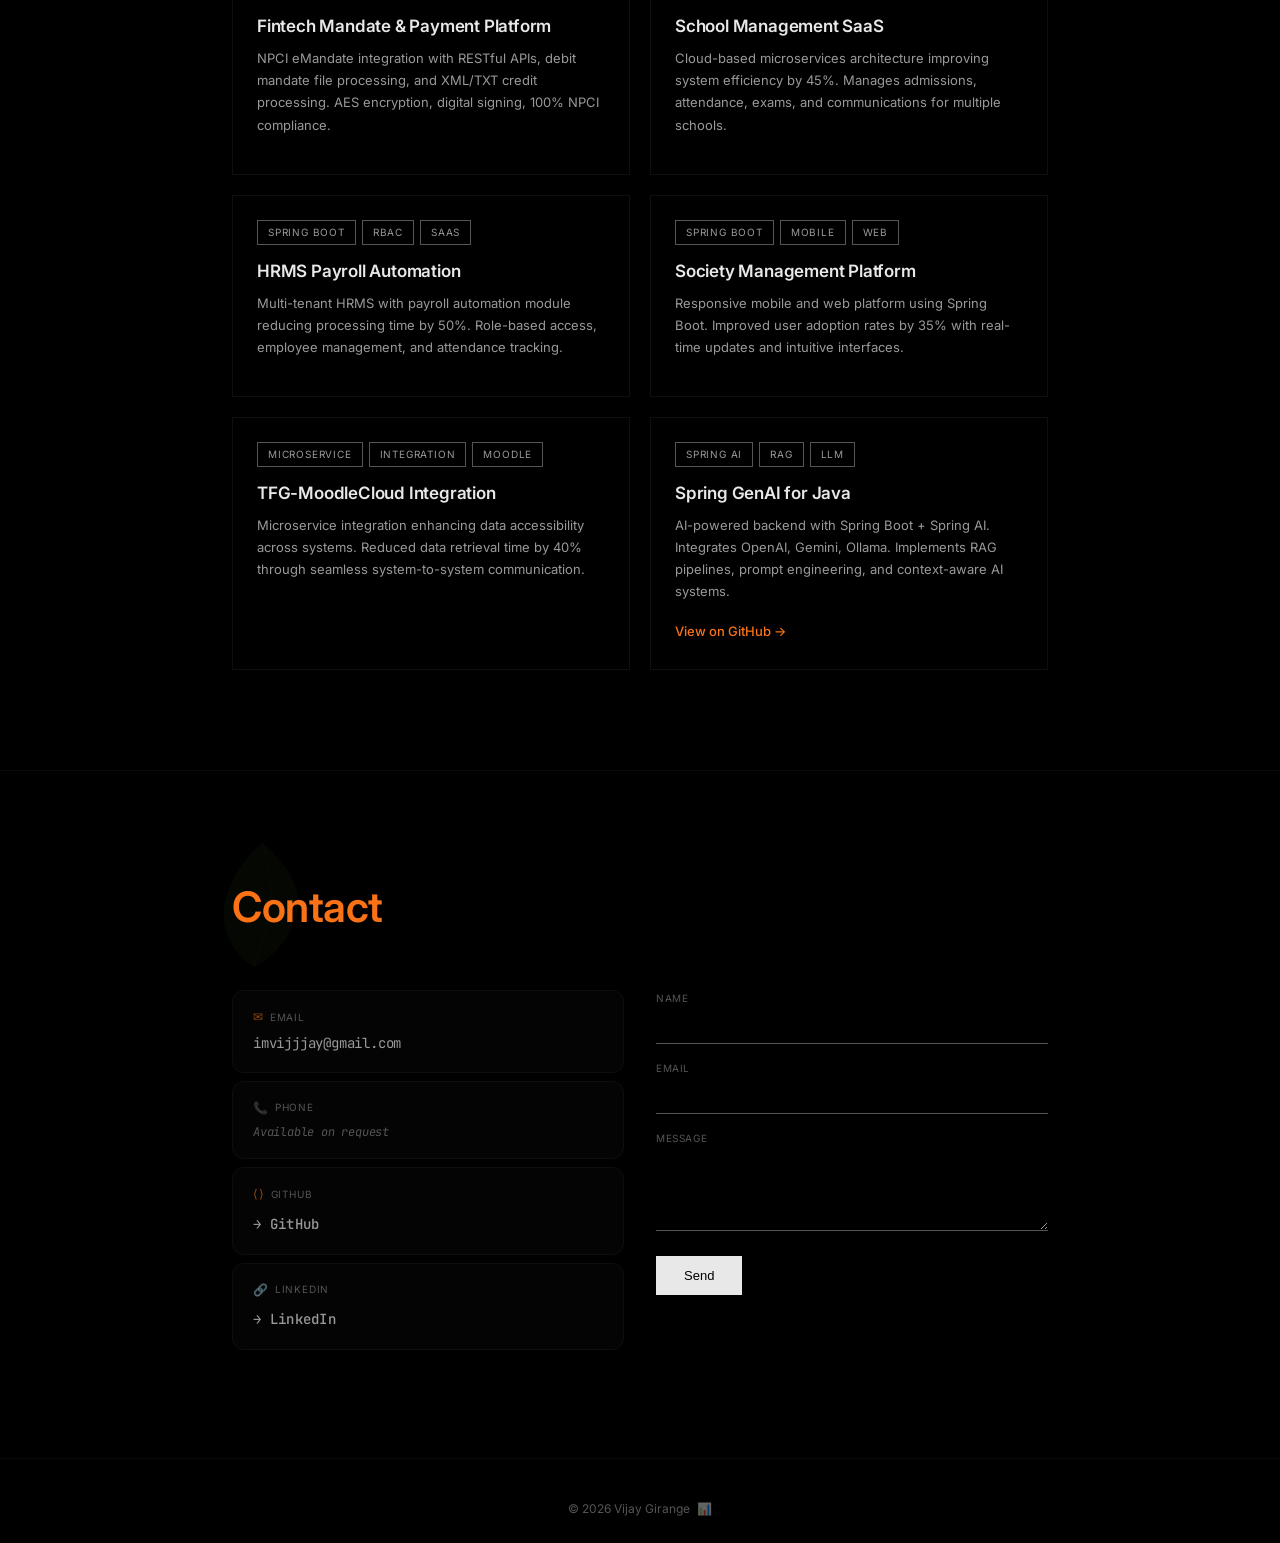
==== commit 0bf3428f: "Hide resume button until boot completes" ====
--- a/index.html
+++ b/index.html
@@ -56,7 +56,7 @@
   <div class="hero-cta">
     <a href="#projects" class="btn btn-primary">View Work</a>
     <a href="#contact" class="btn btn-ghost">Contact</a>
-    <button class="btn btn-resume" id="resumeBtn">📄 Resume</button>
+    <button class="btn btn-resume" id="resumeBtn" style="display:none">📄 Resume</button>
   </div>
 </section>
 
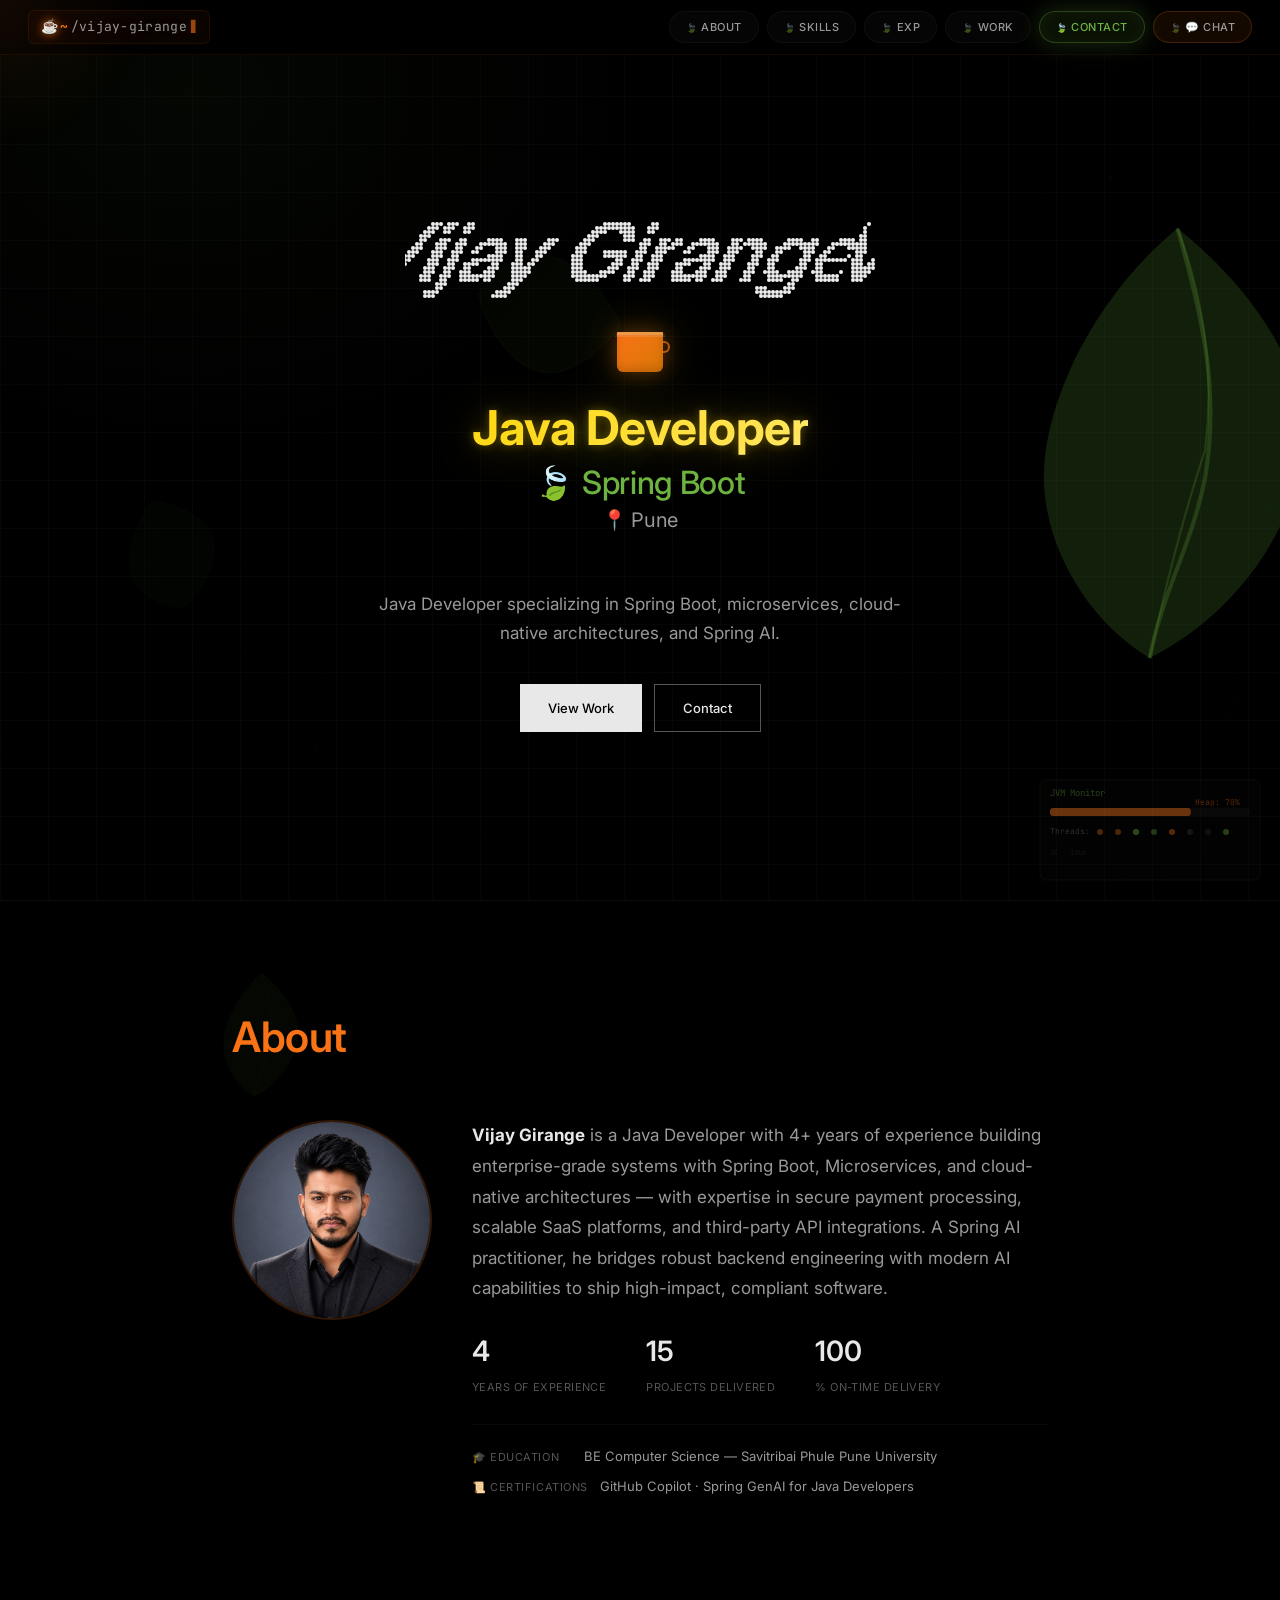
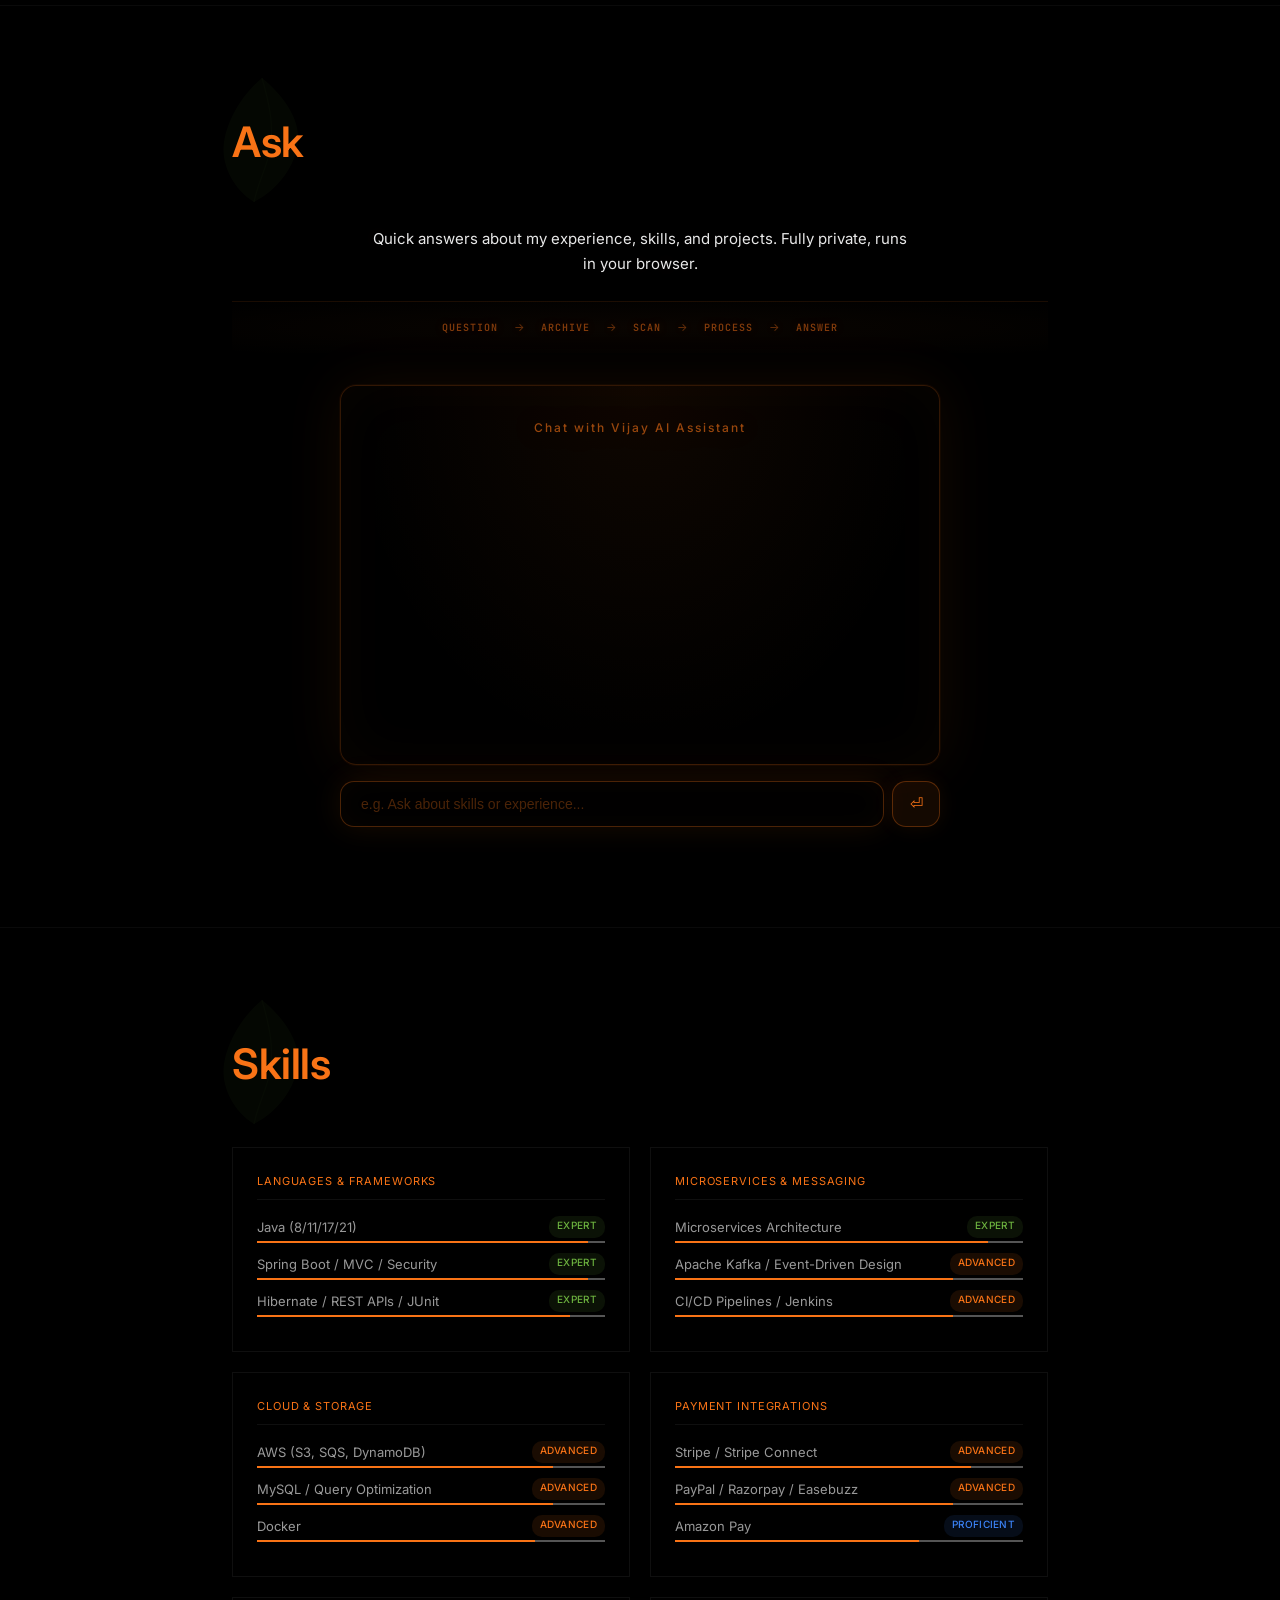
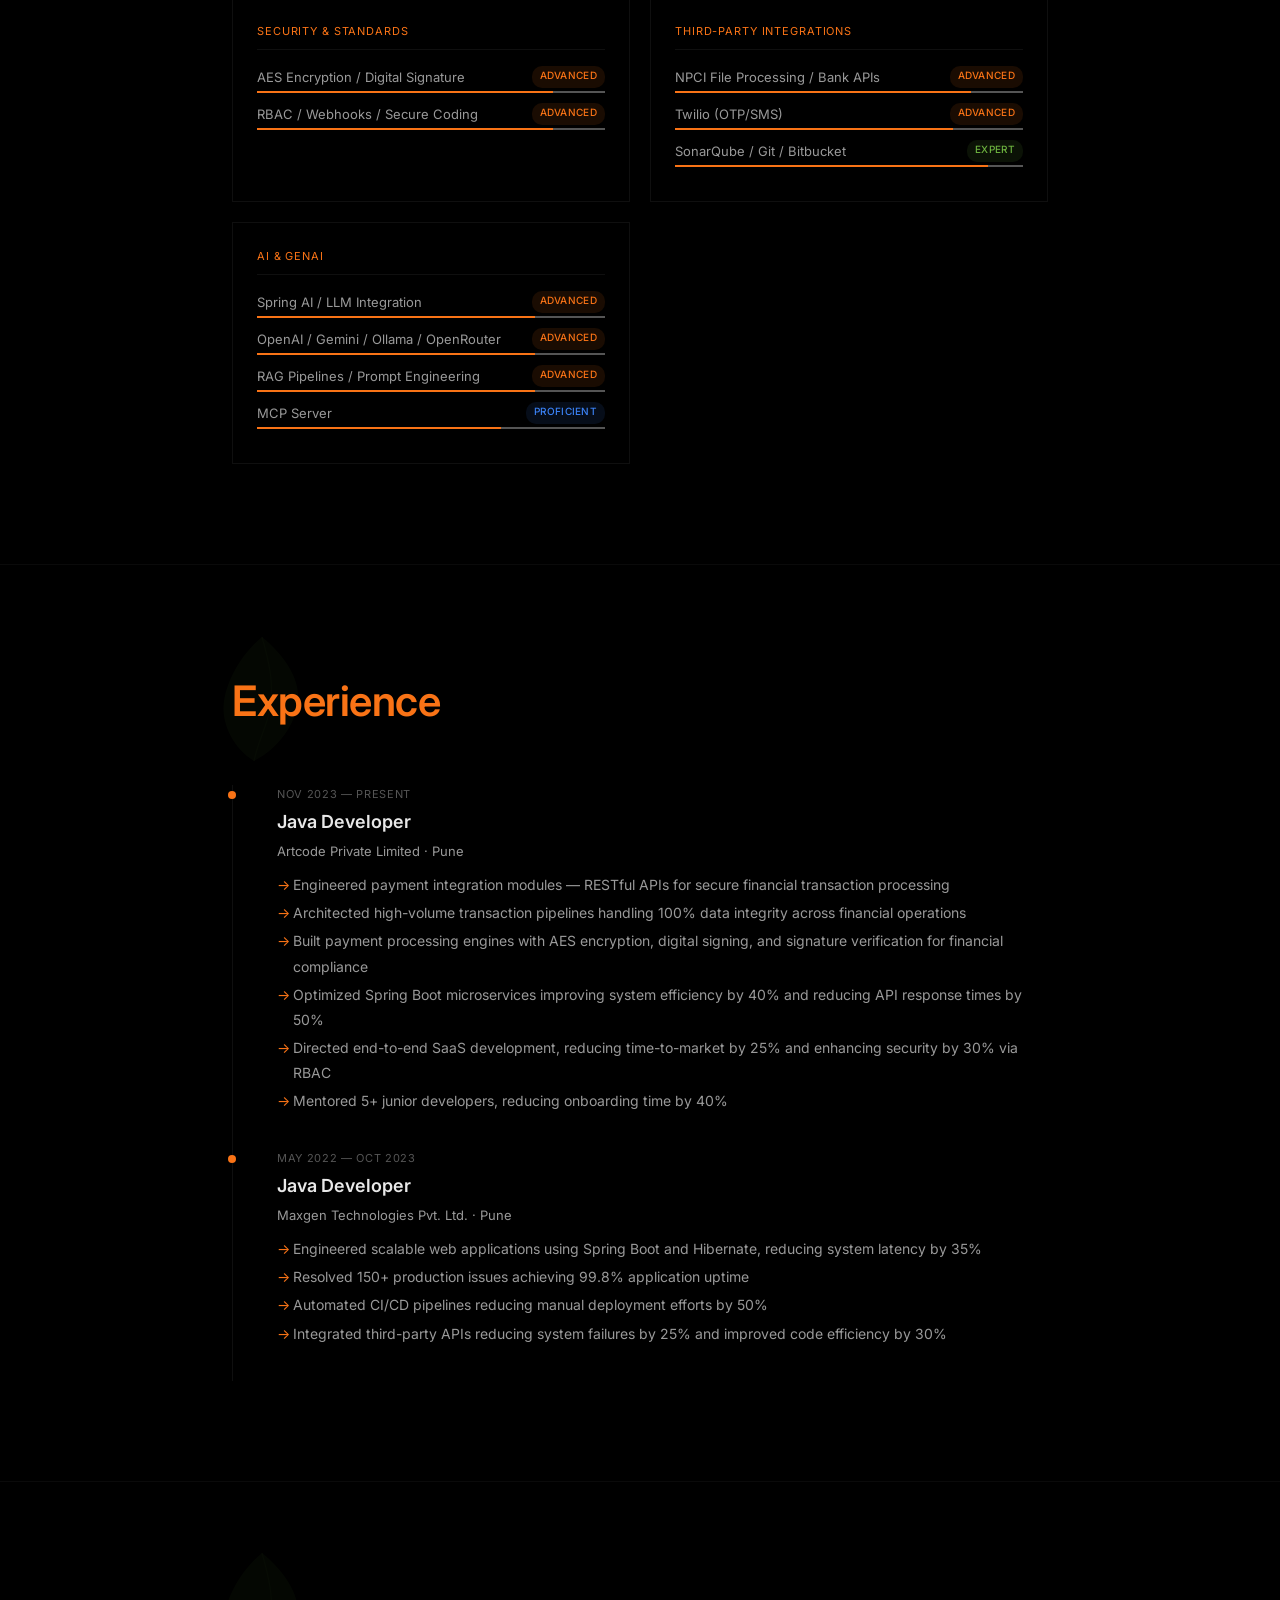
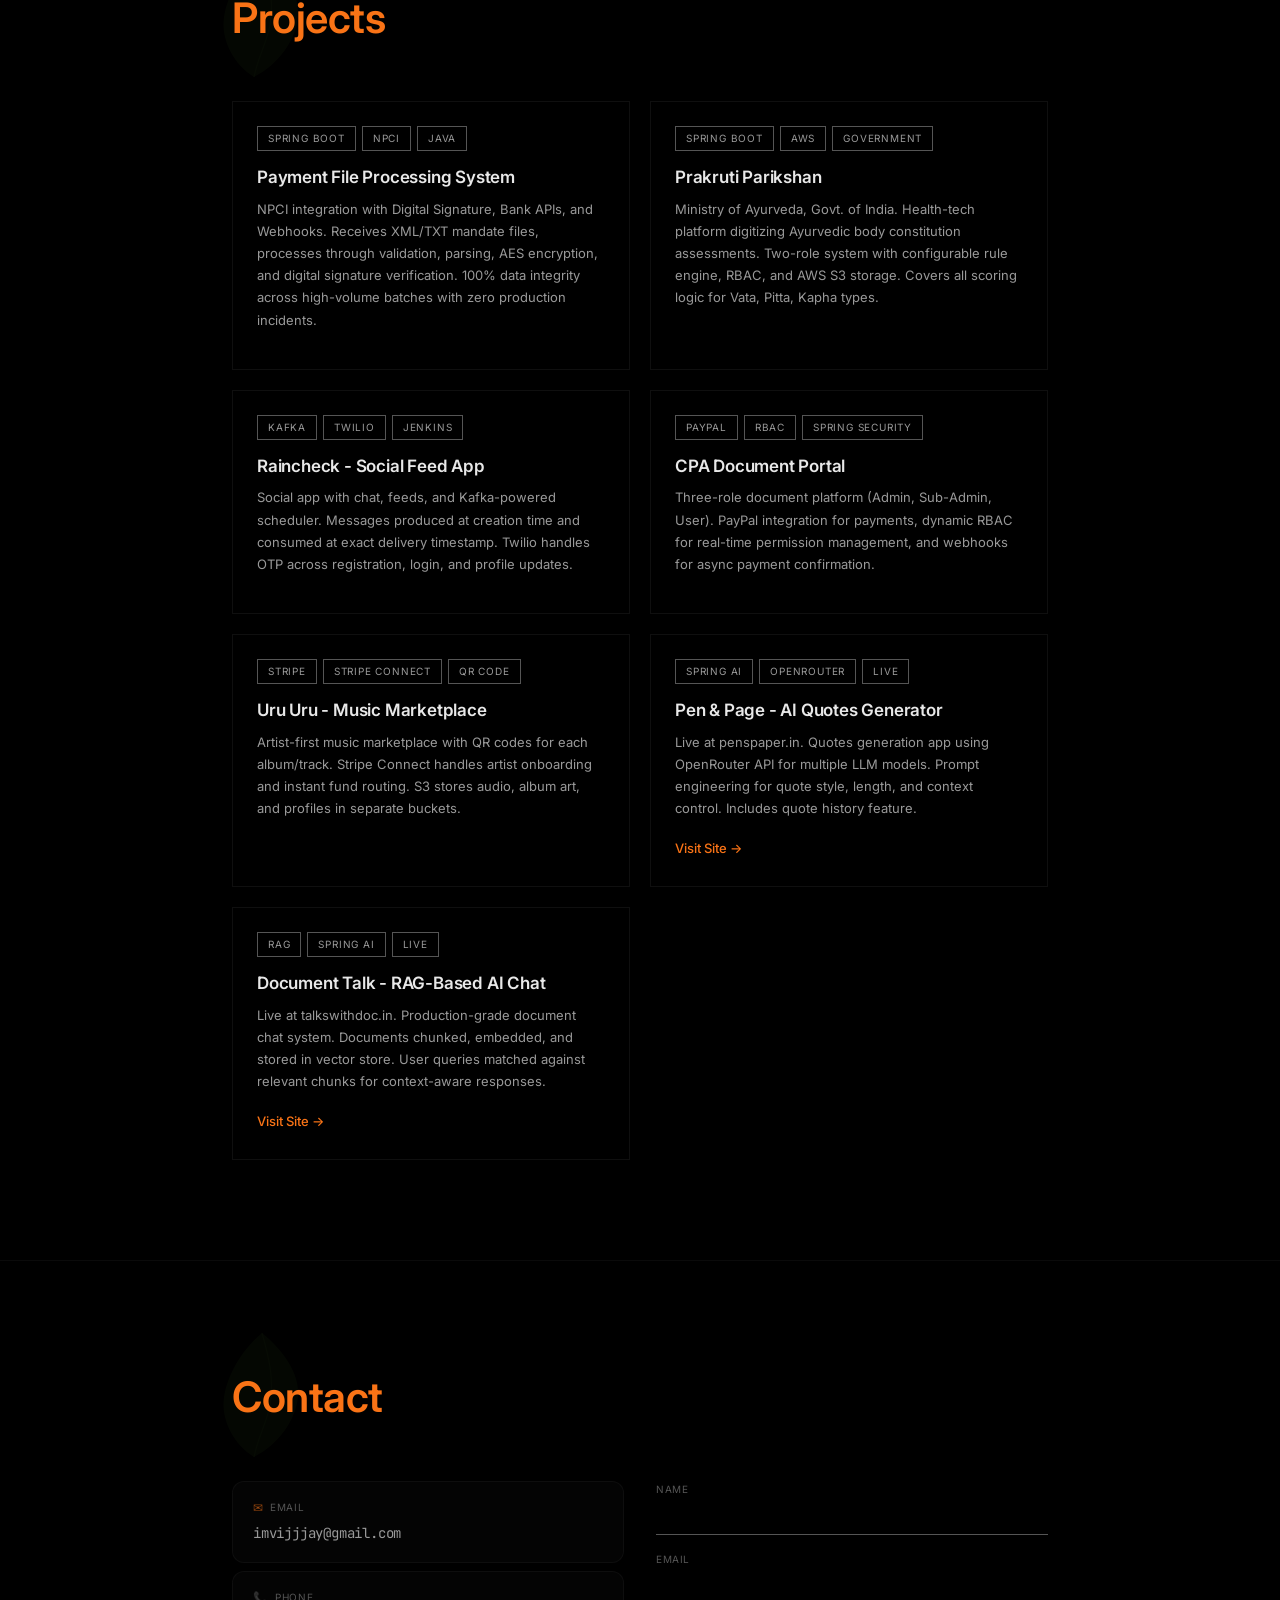
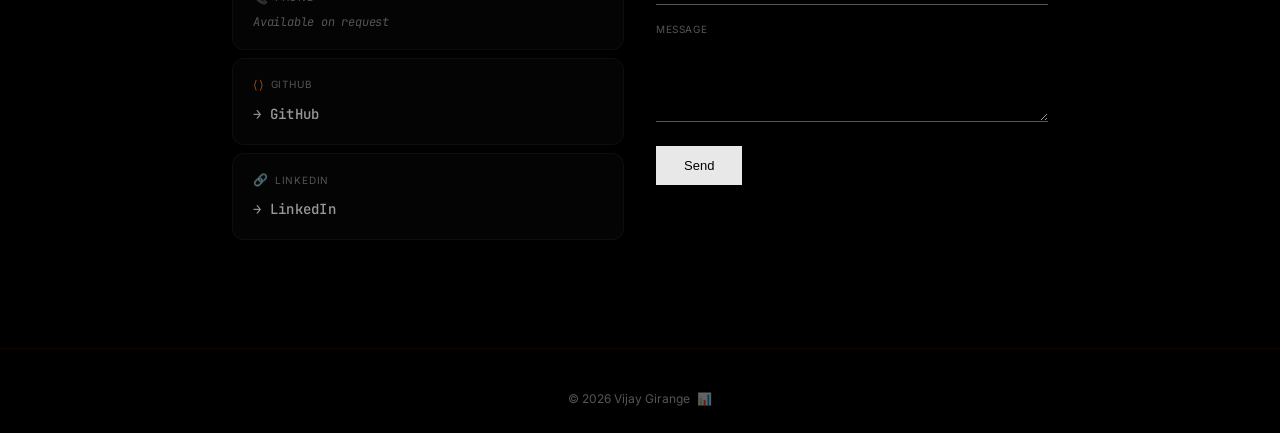
==== commit a192686b: "Update portfolio: remove download resume, add about photo, update skills & projects from resumev2, f" ====
--- a/index.html
+++ b/index.html
@@ -1,325 +1,311 @@
-<!DOCTYPE html>
-<html lang="en">
-<head>
-<meta charset="UTF-8">
-<meta name="viewport" content="width=device-width, initial-scale=1.0">
-<title>Vijay Girange — Java Developer</title>
-<meta name="description" content="Vijay Girange — Java Developer | Spring Boot · Microservices · AWS">
-<link rel="preconnect" href="https://fonts.googleapis.com">
-<link rel="preconnect" href="https://fonts.gstatic.com" crossorigin>
-<link href="https://fonts.googleapis.com/css2?family=Inter:wght@400;500;600;700&family=JetBrains+Mono:wght@400;500&display=swap" rel="stylesheet">
-<link rel="stylesheet" href="styles.css?v=2">
-</head>
-<body>
-  <canvas id="bgCanvas" aria-hidden="true"></canvas>
-  <div class="boot-overlay" id="bootOverlay">
-  <div class="boot-terminal">
-    <div class="boot-title">Vijay Girange</div>
-    <div class="boot-subtitle">Java Developer · Building Scalable Backend Systems</div>
-    <div class="boot-progress"><div class="boot-progress-bar" id="bootProgressBar"><div class="boot-progress-glow"></div></div></div>
-    <div class="boot-logs" id="bootLogs"></div>
-  </div>
-</div>
-<div class="cursor-glow" id="cursorGlow"></div>
-<div class="grid-bg"></div>
-
-<nav class="nav" id="nav">
-  <div class="nav-path"><span class="nav-coffee">☕</span> <span>~</span>/vijay-girange</div>
-  <div class="nav-links" id="navLinks">
-    <a href="#about" class="nav-link active" style="--nav-delay:0s">About</a>
-    <a href="#skills" class="nav-link" style="--nav-delay:0.3s">Skills</a>
-    <a href="#experience" class="nav-link" style="--nav-delay:0.6s">Exp</a>
-    <a href="#projects" class="nav-link" style="--nav-delay:0.9s">Work</a>
-    <a href="#contact" class="nav-link" style="--nav-delay:1.2s">Contact</a>
-    <a href="#rag" class="nav-link nav-chat" style="--nav-delay:1.5s">💬 Chat</a>
-  </div>
-</nav>
-
-<section class="hero" id="hero">
-  <div class="spring-leaf" aria-hidden="true">
-    <svg viewBox="0 0 120 160" fill="none" xmlns="http://www.w3.org/2000/svg">
-      <path d="M60 0 C85 20 108 50 105 80 C102 110 80 140 50 155 C25 140 10 110 12 85 C14 60 30 25 60 0Z"
-        fill="currentColor" opacity="0.25" />
-      <path d="M60 0 C70 35 75 60 70 90 C65 115 55 130 50 155"
-        stroke="currentColor" stroke-width="1.5" opacity="0.35" fill="none" />
-      <path d="M60 0 Q75 40 70 80 Q60 110 50 155"
-        stroke="currentColor" stroke-width="0.8" opacity="0.3" fill="none" />
-    </svg>
-  </div>
-  <h1 class="hero-name scatter-text" id="scatterName">Vijay Girange</h1>
-  <div class="hero-role">
-    <div class="hr-line hr-title title-group"><div class="java-cup"><div class="cup-steam s1"></div><div class="cup-steam s2"></div><div class="cup-steam s3"></div><div class="cup-body"><div class="cup-handle"></div></div></div>Java Developer</div>
-    <div class="hr-line hr-stack">🍃 Spring Boot</div>
-    <div class="hr-line hr-location">📍 Pune · 45 Days Notice</div>
-  </div>
-  <p class="hero-desc">Java Developer specializing in Spring Boot, microservices, cloud-native architectures, and Spring AI.</p>
-  <div class="hero-cta">
-    <a href="#projects" class="btn btn-primary">View Work</a>
-    <a href="#contact" class="btn btn-ghost">Contact</a>
-    <button class="btn btn-resume" id="resumeBtn" style="display:none">📄 Resume</button>
-  </div>
-</section>
-
-<section class="section" id="about">
-  <div class="container">
-    <div class="section-header reveal">
-      <div class="section-leaf" data-section="about"></div>
-      <h2 class="section-title section-motion-float" id="aboutTitle">About</h2>
-    </div>
-    <div class="about-grid" id="aboutGrid">
-      <div class="about-image scatter-image" id="scatterProfile">
-        <img src="assets/profile.jpg?v=2" alt="Vijay Girange">
-      </div>
-      <div>
-        <p class="about-text reveal" id="aboutText">
-          <strong>Vijay Girange</strong> is a Java Developer with 4+ years of experience building enterprise-grade systems with Spring Boot, Microservices, and cloud-native architectures — with expertise in secure payment processing, scalable SaaS platforms, and third-party API integrations. A Spring AI practitioner, he bridges robust backend engineering with modern AI capabilities to ship high-impact, compliant software.
-        </p>
-        <div class="about-metrics reveal reveal-delay-1">
-          <div class="metric-item"><div class="metric-value" data-target="4">0</div><div class="metric-label">Years of Experience</div></div>
-          <div class="metric-item"><div class="metric-value" data-target="15">0</div><div class="metric-label">Projects Delivered</div></div>
-          <div class="metric-item"><div class="metric-value" data-target="100">0</div><div class="metric-label">% On-Time Delivery</div></div>
-        </div>
-        <div class="about-edu reveal reveal-delay-2">
-          <div class="edu-row"><span class="edu-label">🎓 Education</span><span class="edu-value">BE Computer Science — Savitribai Phule Pune University</span></div>
-          <div class="edu-row"><span class="edu-label">📜 Certifications</span><span class="edu-value">GitHub Copilot · Spring GenAI for Java Developers</span></div>
-        </div>
-      </div>
-    </div>
-  </div>
-</section>
-
-<section class="section" id="rag">
-  <div class="container">
-    <div class="section-header reveal">
-      <div class="section-leaf" data-section="rag"></div>
-      <h2 class="section-title section-motion-pulse">Ask</h2>
-    </div>
-    <p class="rag-desc reveal" style="margin-bottom:24px">Quick answers about my experience, skills, and projects. Fully private, runs in your browser.</p>
-    <div class="rag-pipeline" id="ragPipeline" role="status" aria-live="polite">
-      <span class="pipe-stage" data-stage="question">Question</span>
-      <span class="pipe-arrow">→</span>
-      <span class="pipe-stage" data-stage="archive">Archive</span>
-      <span class="pipe-arrow">→</span>
-      <span class="pipe-stage" data-stage="scanner">Scan</span>
-      <span class="pipe-arrow">→</span>
-      <span class="pipe-stage" data-stage="processor">Process</span>
-      <span class="pipe-arrow">→</span>
-      <span class="pipe-stage" data-stage="done">Answer</span>
-    </div>
-    <div class="rag-chat">
-      <div class="rag-chat-messages" id="ragMessages" role="log" aria-live="polite">
-        <div class="rag-msg rag-msg-system"><div class="rag-msg-content">Chat with Vijay AI Assistant</div></div>
-      </div>
-      <div class="rag-chat-input-row">
-        <input type="text" class="rag-input" id="ragInput" placeholder="e.g. Ask about skills or experience..." autocomplete="off">
-        <button class="rag-send" id="ragSend">⏎</button>
-      </div>
-    </div>
-  </div>
-</section>
-
-<section class="section" id="skills">
-  <div class="container">
-    <div class="section-header reveal">
-      <div class="section-leaf" data-section="skills"></div>
-      <h2 class="section-title section-motion-bounce">Skills</h2>
-    </div>
-    <div class="skills-grid">
-      <div class="skill-card reveal">
-        <div class="skill-card-title">Languages</div>
-        <div class="skill-item"><div class="skill-header"><span class="skill-name">Java</span><span class="skill-level expert">Expert</span></div><div class="skill-bar"><div class="skill-bar-fill" data-pct="95"></div></div></div>
-        <div class="skill-item"><div class="skill-header"><span class="skill-name">SQL</span><span class="skill-level advanced">Advanced</span></div><div class="skill-bar"><div class="skill-bar-fill" data-pct="85"></div></div></div>
-        <div class="skill-item"><div class="skill-header"><span class="skill-name">JavaScript/TypeScript</span><span class="skill-level proficient">Proficient</span></div><div class="skill-bar"><div class="skill-bar-fill" data-pct="60"></div></div></div>
-      </div>
-      <div class="skill-card reveal reveal-delay-1">
-        <div class="skill-card-title">Spring Ecosystem</div>
-        <div class="skill-item"><div class="skill-header"><span class="skill-name">Spring Boot</span><span class="skill-level expert">Expert</span></div><div class="skill-bar"><div class="skill-bar-fill" data-pct="95"></div></div></div>
-        <div class="skill-item"><div class="skill-header"><span class="skill-name">Spring MVC / Security</span><span class="skill-level expert">Expert</span></div><div class="skill-bar"><div class="skill-bar-fill" data-pct="90"></div></div></div>
-        <div class="skill-item"><div class="skill-header"><span class="skill-name">Spring AI</span><span class="skill-level advanced">Advanced</span></div><div class="skill-bar"><div class="skill-bar-fill" data-pct="75"></div></div></div>
-        <div class="skill-item"><div class="skill-header"><span class="skill-name">Hibernate / JPA</span><span class="skill-level expert">Expert</span></div><div class="skill-bar"><div class="skill-bar-fill" data-pct="90"></div></div></div>
-        <div class="skill-item"><div class="skill-header"><span class="skill-name">REST APIs / Microservices</span><span class="skill-level expert">Expert</span></div><div class="skill-bar"><div class="skill-bar-fill" data-pct="90"></div></div></div>
-      </div>
-      <div class="skill-card reveal reveal-delay-2">
-        <div class="skill-card-title">Cloud / Database</div>
-        <div class="skill-item"><div class="skill-header"><span class="skill-name">AWS (S3, SQS, DynamoDB)</span><span class="skill-level advanced">Advanced</span></div><div class="skill-bar"><div class="skill-bar-fill" data-pct="80"></div></div></div>
-        <div class="skill-item"><div class="skill-header"><span class="skill-name">MySQL</span><span class="skill-level advanced">Advanced</span></div><div class="skill-bar"><div class="skill-bar-fill" data-pct="85"></div></div></div>
-        <div class="skill-item"><div class="skill-header"><span class="skill-name">Query Optimization</span><span class="skill-level advanced">Advanced</span></div><div class="skill-bar"><div class="skill-bar-fill" data-pct="80"></div></div></div>
-      </div>
-      <div class="skill-card reveal">
-        <div class="skill-card-title">DevOps & Tools</div>
-        <div class="skill-item"><div class="skill-header"><span class="skill-name">Docker</span><span class="skill-level advanced">Advanced</span></div><div class="skill-bar"><div class="skill-bar-fill" data-pct="85"></div></div></div>
-        <div class="skill-item"><div class="skill-header"><span class="skill-name">Kafka</span><span class="skill-level proficient">Proficient</span></div><div class="skill-bar"><div class="skill-bar-fill" data-pct="75"></div></div></div>
-        <div class="skill-item"><div class="skill-header"><span class="skill-name">Git / Bitbucket</span><span class="skill-level expert">Expert</span></div><div class="skill-bar"><div class="skill-bar-fill" data-pct="90"></div></div></div>
-        <div class="skill-item"><div class="skill-header"><span class="skill-name">SonarQube / CI/CD</span><span class="skill-level advanced">Advanced</span></div><div class="skill-bar"><div class="skill-bar-fill" data-pct="80"></div></div></div>
-      </div>
-      <div class="skill-card reveal reveal-delay-1">
-        <div class="skill-card-title">Security & Compliance</div>
-        <div class="skill-item"><div class="skill-header"><span class="skill-name">Encryption (AES/Digital Signature)</span><span class="skill-level advanced">Advanced</span></div><div class="skill-bar"><div class="skill-bar-fill" data-pct="85"></div></div></div>
-        <div class="skill-item"><div class="skill-header"><span class="skill-name">RBAC / Third-Party API</span><span class="skill-level advanced">Advanced</span></div><div class="skill-bar"><div class="skill-bar-fill" data-pct="85"></div></div></div>
-      </div>
-      <div class="skill-card reveal reveal-delay-2">
-        <div class="skill-card-title">AI / GenAI</div>
-        <div class="skill-item"><div class="skill-header"><span class="skill-name">Spring AI / LLM Integration</span><span class="skill-level advanced">Advanced</span></div><div class="skill-bar"><div class="skill-bar-fill" data-pct="75"></div></div></div>
-        <div class="skill-item"><div class="skill-header"><span class="skill-name">RAG Pipelines</span><span class="skill-level proficient">Proficient</span></div><div class="skill-bar"><div class="skill-bar-fill" data-pct="70"></div></div></div>
-        <div class="skill-item"><div class="skill-header"><span class="skill-name">OpenAI / Gemini / Ollama</span><span class="skill-level proficient">Proficient</span></div><div class="skill-bar"><div class="skill-bar-fill" data-pct="70"></div></div></div>
-      </div>
-    </div>
-  </div>
-</section>
-
-<section class="section" id="experience">
-  <div class="container">
-    <div class="section-header reveal">
-      <div class="section-leaf" data-section="experience"></div>
-      <h2 class="section-title section-motion-spin">Experience</h2>
-    </div>
-    <div class="timeline">
-      <div class="timeline-item reveal">
-        <div class="timeline-date">Nov 2023 — Present</div>
-        <div class="timeline-role">Java Developer</div>
-        <div class="timeline-company">Artcode Private Limited · Pune</div>
-        <ul class="timeline-desc">
-          <li>Engineered payment integration modules — RESTful APIs for secure financial transaction processing</li>
-          <li>Architected high-volume transaction pipelines handling 100% data integrity across financial operations</li>
-          <li>Built payment processing engines with AES encryption, digital signing, and signature verification for financial compliance</li>
-          <li>Optimized Spring Boot microservices improving system efficiency by 40% and reducing API response times by 50%</li>
-          <li>Directed end-to-end SaaS development, reducing time-to-market by 25% and enhancing security by 30% via RBAC</li>
-          <li>Mentored 5+ junior developers, reducing onboarding time by 40%</li>
-        </ul>
-      </div>
-      <div class="timeline-item reveal reveal-delay-1">
-        <div class="timeline-date">May 2022 — Oct 2023</div>
-        <div class="timeline-role">Java Developer</div>
-        <div class="timeline-company">Maxgen Technologies Pvt. Ltd. · Pune</div>
-        <ul class="timeline-desc">
-          <li>Engineered scalable web applications using Spring Boot and Hibernate, reducing system latency by 35%</li>
-          <li>Resolved 150+ production issues achieving 99.8% application uptime</li>
-          <li>Automated CI/CD pipelines reducing manual deployment efforts by 50%</li>
-          <li>Integrated third-party APIs reducing system failures by 25% and improved code efficiency by 30%</li>
-        </ul>
-      </div>
-    </div>
-  </div>
-</section>
-
-<section class="section" id="projects">
-  <div class="container">
-    <div class="section-header reveal">
-      <div class="section-leaf" data-section="projects"></div>
-      <h2 class="section-title section-motion-sway">Projects</h2>
-    </div>
-    <div class="projects-grid">
-      <div class="project-card reveal">
-        <div class="project-tags"><span class="project-tag">Spring Boot</span><span class="project-tag">NPCI</span><span class="project-tag">REST</span></div>
-        <div class="project-title">Fintech Mandate & Payment Platform</div>
-        <div class="project-desc">NPCI eMandate integration with RESTful APIs, debit mandate file processing, and XML/TXT credit processing. AES encryption, digital signing, 100% NPCI compliance.</div>
-      </div>
-      <div class="project-card reveal reveal-delay-1">
-        <div class="project-tags"><span class="project-tag">Spring Boot</span><span class="project-tag">Microservices</span><span class="project-tag">AWS</span></div>
-        <div class="project-title">School Management SaaS</div>
-        <div class="project-desc">Cloud-based microservices architecture improving system efficiency by 45%. Manages admissions, attendance, exams, and communications for multiple schools.</div>
-      </div>
-      <div class="project-card reveal reveal-delay-2">
-        <div class="project-tags"><span class="project-tag">Spring Boot</span><span class="project-tag">RBAC</span><span class="project-tag">SaaS</span></div>
-        <div class="project-title">HRMS Payroll Automation</div>
-        <div class="project-desc">Multi-tenant HRMS with payroll automation module reducing processing time by 50%. Role-based access, employee management, and attendance tracking.</div>
-      </div>
-      <div class="project-card reveal">
-        <div class="project-tags"><span class="project-tag">Spring Boot</span><span class="project-tag">Mobile</span><span class="project-tag">Web</span></div>
-        <div class="project-title">Society Management Platform</div>
-        <div class="project-desc">Responsive mobile and web platform using Spring Boot. Improved user adoption rates by 35% with real-time updates and intuitive interfaces.</div>
-      </div>
-      <div class="project-card reveal reveal-delay-1">
-        <div class="project-tags"><span class="project-tag">Microservice</span><span class="project-tag">Integration</span><span class="project-tag">Moodle</span></div>
-        <div class="project-title">TFG-MoodleCloud Integration</div>
-        <div class="project-desc">Microservice integration enhancing data accessibility across systems. Reduced data retrieval time by 40% through seamless system-to-system communication.</div>
-      </div>
-      <div class="project-card reveal reveal-delay-2">
-        <div class="project-tags"><span class="project-tag">Spring AI</span><span class="project-tag">RAG</span><span class="project-tag">LLM</span></div>
-        <div class="project-title">Spring GenAI for Java</div>
-        <div class="project-desc">AI-powered backend with Spring Boot + Spring AI. Integrates OpenAI, Gemini, Ollama. Implements RAG pipelines, prompt engineering, and context-aware AI systems.</div>
-        <a href="https://github.com/ImVjGit" class="project-link" target="_blank" rel="noopener">View on GitHub →</a>
-      </div>
-    </div>
-  </div>
-</section>
-
-<section class="section" id="contact">
-  <div class="container">
-    <div class="section-header reveal">
-      <div class="section-leaf" data-section="contact"></div>
-      <h2 class="section-title section-motion-glow">Contact</h2>
-    </div>
-    <div class="contact-grid">
-      <div>
-        <div class="contact-item reveal">
-          <div class="contact-label"><span class="contact-icon">✉</span> Email</div>
-          <span class="contact-value copy-val" data-copy="imvijjjay@gmail.com">imvijjjay@gmail.com</span>
-        </div>
-        <div class="contact-item reveal reveal-delay-1">
-          <div class="contact-label"><span class="contact-icon">📞</span> Phone</div>
-          <span class="contact-value contact-hidden">Available on request</span>
-        </div>
-        <div class="contact-item reveal reveal-delay-2">
-          <div class="contact-label"><span class="contact-icon">⟨⟩</span> GitHub</div>
-          <a href="https://github.com/ImVjGit" target="_blank" rel="noopener" class="contact-value contact-link">→ GitHub</a>
-        </div>
-        <div class="contact-item reveal reveal-delay-3">
-          <div class="contact-label"><span class="contact-icon">🔗</span> LinkedIn</div>
-          <a href="https://linkedin.com/in/vijay-girange-a11890240" target="_blank" rel="noopener" class="contact-value contact-link">→ LinkedIn</a>
-        </div>
-      </div>
-      <div class="contact-form reveal reveal-delay-1">
-        <form id="contactForm" action="https://formspree.io/f/mlgvlrpn" method="POST">
-          <input type="text" name="_gotcha" style="display:none">
-          <input type="hidden" name="_subject" value="Portfolio Contact">
-          <div class="form-group"><label class="form-label">Name</label><input type="text" class="form-input" name="name" required></div>
-          <div class="form-group"><label class="form-label">Email</label><input type="email" class="form-input" name="email" required></div>
-          <div class="form-group"><label class="form-label">Message</label><textarea class="form-textarea" name="message" required></textarea></div>
-          <button type="submit" class="btn btn-primary">Send</button>
-        </form>
-      </div>
-    </div>
-  </div>
-</section>
-
-<div class="resume-overlay" id="resumeOverlay">
-  <div class="resume-modal" id="resumeModal">
-    <button class="resume-close" id="resumeClose">&times;</button>
-    <div class="resume-modal-icon">📄</div>
-    <div class="resume-modal-title">Gotcha! Here's my resume</div>
-    <div class="resume-modal-desc">How do you want it?</div>
-    <div class="resume-options">
-      <button class="resume-option" id="resumeDownload">
-        <span class="resume-option-icon">💾</span>
-        <span class="resume-option-label">Download directly</span>
-        <span class="resume-option-arrow">→</span>
-      </button>
-      <button class="resume-option" id="resumeEmailBtn">
-        <span class="resume-option-icon">📧</span>
-        <span class="resume-option-label">Email it to me</span>
-        <span class="resume-option-arrow">→</span>
-      </button>
-    </div>
-    <div class="resume-email-form" id="resumeEmailForm">
-      <input type="email" class="resume-email-input" id="resumeEmailInput" placeholder="your@email.com" autocomplete="email">
-      <button class="btn btn-primary" id="resumeEmailSend">Send</button>
-    </div>
-  </div>
-</div>
-
-<footer class="footer">
-  <div class="footer-stats" id="footerStats">
-    <div class="footer-stat"><span class="stat-icon">👀</span><span class="stat-num" id="statVisits">0</span><span class="stat-label">Visits</span></div>
-    <div class="footer-stat"><span class="stat-icon">📄</span><span class="stat-num" id="statResumes">0</span><span class="stat-label">Resumes Downloaded</span></div>
-    <div class="footer-stat"><span class="stat-icon">✉️</span><span class="stat-num" id="statEmails">0</span><span class="stat-label">Emails Sent</span></div>
-  </div>
-  <div class="footer-text">© 2026 Vijay Girange <span class="footer-toggle" id="statsToggle">📊</span></div>
-</footer>
-
-<script src="bg-anim.js?v=2"></script>
-<script src="scatter.js?v=2"></script>
-<script src="rag-worker.js?v=2"></script>
-<script src="script.js?v=2"></script>
-</body>
-</html>
+<!DOCTYPE html>
+<html lang="en">
+<head>
+<meta charset="UTF-8">
+<meta name="viewport" content="width=device-width, initial-scale=1.0">
+<title>Vijay Girange — Java Developer</title>
+<meta name="description" content="Vijay Girange — Java Developer | Spring Boot · Microservices · AWS">
+<link rel="icon" href="data:image/svg+xml,<svg xmlns='http://www.w3.org/2000/svg' viewBox='0 0 100 100'><text y='.9em' font-size='90'>☕</text></svg>">
+<link rel="preconnect" href="https://fonts.googleapis.com">
+<link rel="preconnect" href="https://fonts.gstatic.com" crossorigin>
+<link href="https://fonts.googleapis.com/css2?family=Inter:wght@400;500;600;700&family=JetBrains+Mono:wght@400;500&display=swap" rel="stylesheet">
+<link rel="stylesheet" href="styles.css?v=2">
+</head>
+<body>
+  <canvas id="bgCanvas" aria-hidden="true"></canvas>
+  <div class="boot-overlay" id="bootOverlay">
+  <div class="boot-terminal">
+    <div class="boot-title">Vijay Girange</div>
+    <div class="boot-subtitle">Java Developer · Building Scalable Backend Systems</div>
+    <div class="boot-progress"><div class="boot-progress-bar" id="bootProgressBar"><div class="boot-progress-glow"></div></div></div>
+    <div class="boot-logs" id="bootLogs"></div>
+  </div>
+</div>
+<div class="cursor-glow" id="cursorGlow"></div>
+<div class="grid-bg"></div>
+
+<nav class="nav" id="nav">
+  <div class="nav-path"><span class="nav-coffee">☕</span> <span>~</span>/vijay-girange</div>
+  <div class="nav-links" id="navLinks">
+    <a href="#about" class="nav-link active" style="--nav-delay:0s">About</a>
+    <a href="#skills" class="nav-link" style="--nav-delay:0.3s">Skills</a>
+    <a href="#experience" class="nav-link" style="--nav-delay:0.6s">Exp</a>
+    <a href="#projects" class="nav-link" style="--nav-delay:0.9s">Work</a>
+    <a href="#contact" class="nav-link" style="--nav-delay:1.2s">Contact</a>
+    <a href="#rag" class="nav-link nav-chat" style="--nav-delay:1.5s">💬 Chat</a>
+  </div>
+</nav>
+
+<section class="hero" id="hero">
+  <div class="spring-leaf" aria-hidden="true">
+    <svg viewBox="0 0 120 160" fill="none" xmlns="http://www.w3.org/2000/svg">
+      <path d="M60 0 C85 20 108 50 105 80 C102 110 80 140 50 155 C25 140 10 110 12 85 C14 60 30 25 60 0Z"
+        fill="currentColor" opacity="0.25" />
+      <path d="M60 0 C70 35 75 60 70 90 C65 115 55 130 50 155"
+        stroke="currentColor" stroke-width="1.5" opacity="0.35" fill="none" />
+      <path d="M60 0 Q75 40 70 80 Q60 110 50 155"
+        stroke="currentColor" stroke-width="0.8" opacity="0.3" fill="none" />
+    </svg>
+  </div>
+  <h1 class="hero-name scatter-text" id="scatterName">Vijay Girange</h1>
+  <div class="hero-role">
+    <div class="hr-line hr-title title-group"><div class="java-cup"><div class="cup-steam s1"></div><div class="cup-steam s2"></div><div class="cup-steam s3"></div><div class="cup-body"><div class="cup-handle"></div></div></div>Java Developer</div>
+    <div class="hr-line hr-stack">🍃 Spring Boot</div>
+    <div class="hr-line hr-location">📍 Pune</div>
+  </div>
+  <p class="hero-desc">Java Developer specializing in Spring Boot, microservices, cloud-native architectures, and Spring AI.</p>
+  <div class="hero-cta">
+    <a href="#projects" class="btn btn-primary">View Work</a>
+    <a href="#contact" class="btn btn-ghost">Contact</a>
+  </div>
+</section>
+
+<section class="section" id="about">
+  <div class="container">
+    <div class="section-header reveal">
+      <div class="section-leaf" data-section="about"></div>
+      <h2 class="section-title section-motion-float" id="aboutTitle">About</h2>
+    </div>
+    <div class="about-grid" id="aboutGrid">
+      <div class="about-image" id="aboutImage">
+        <img src="photos/WhatsApp Image 2026-08-28 at 10.45.39 PM (1).jpeg" alt="Vijay Girange">
+      </div>
+      <div>
+        <p class="about-text reveal" id="aboutText">
+          <strong>Vijay Girange</strong> is a Java Developer with 4+ years of experience building enterprise-grade systems with Spring Boot, Microservices, and cloud-native architectures — with expertise in secure payment processing, scalable SaaS platforms, and third-party API integrations. A Spring AI practitioner, he bridges robust backend engineering with modern AI capabilities to ship high-impact, compliant software.
+        </p>
+        <div class="about-metrics reveal reveal-delay-1">
+          <div class="metric-item"><div class="metric-value" data-target="4">0</div><div class="metric-label">Years of Experience</div></div>
+          <div class="metric-item"><div class="metric-value" data-target="15">0</div><div class="metric-label">Projects Delivered</div></div>
+          <div class="metric-item"><div class="metric-value" data-target="100">0</div><div class="metric-label">% On-Time Delivery</div></div>
+        </div>
+        <div class="about-edu reveal reveal-delay-2">
+          <div class="edu-row"><span class="edu-label">🎓 Education</span><span class="edu-value">BE Computer Science — Savitribai Phule Pune University</span></div>
+          <div class="edu-row"><span class="edu-label">📜 Certifications</span><span class="edu-value">GitHub Copilot · Spring GenAI for Java Developers</span></div>
+        </div>
+      </div>
+    </div>
+  </div>
+</section>
+
+<section class="section" id="rag">
+  <div class="container">
+    <div class="section-header reveal">
+      <div class="section-leaf" data-section="rag"></div>
+      <h2 class="section-title section-motion-pulse">Ask</h2>
+    </div>
+    <p class="rag-desc reveal" style="margin-bottom:24px">Quick answers about my experience, skills, and projects. Fully private, runs in your browser.</p>
+    <div class="rag-pipeline" id="ragPipeline" role="status" aria-live="polite">
+      <span class="pipe-stage" data-stage="question">Question</span>
+      <span class="pipe-arrow">→</span>
+      <span class="pipe-stage" data-stage="archive">Archive</span>
+      <span class="pipe-arrow">→</span>
+      <span class="pipe-stage" data-stage="scanner">Scan</span>
+      <span class="pipe-arrow">→</span>
+      <span class="pipe-stage" data-stage="processor">Process</span>
+      <span class="pipe-arrow">→</span>
+      <span class="pipe-stage" data-stage="done">Answer</span>
+    </div>
+    <div class="rag-chat">
+      <div class="rag-chat-messages" id="ragMessages" role="log" aria-live="polite">
+        <div class="rag-msg rag-msg-system"><div class="rag-msg-content">Chat with Vijay AI Assistant</div></div>
+      </div>
+      <div class="rag-chat-input-row">
+        <input type="text" class="rag-input" id="ragInput" placeholder="e.g. Ask about skills or experience..." autocomplete="off">
+        <button class="rag-send" id="ragSend">⏎</button>
+      </div>
+    </div>
+  </div>
+</section>
+
+<section class="section" id="skills">
+  <div class="container">
+    <div class="section-header reveal">
+      <div class="section-leaf" data-section="skills"></div>
+      <h2 class="section-title section-motion-bounce">Skills</h2>
+    </div>
+    <div class="skills-grid">
+      <div class="skill-card reveal">
+        <div class="skill-card-title">Languages & Frameworks</div>
+        <div class="skill-item"><div class="skill-header"><span class="skill-name">Java (8/11/17/21)</span><span class="skill-level expert">Expert</span></div><div class="skill-bar"><div class="skill-bar-fill" data-pct="95"></div></div></div>
+        <div class="skill-item"><div class="skill-header"><span class="skill-name">Spring Boot / MVC / Security</span><span class="skill-level expert">Expert</span></div><div class="skill-bar"><div class="skill-bar-fill" data-pct="95"></div></div></div>
+        <div class="skill-item"><div class="skill-header"><span class="skill-name">Hibernate / REST APIs / JUnit</span><span class="skill-level expert">Expert</span></div><div class="skill-bar"><div class="skill-bar-fill" data-pct="90"></div></div></div>
+      </div>
+      <div class="skill-card reveal reveal-delay-1">
+        <div class="skill-card-title">Microservices & Messaging</div>
+        <div class="skill-item"><div class="skill-header"><span class="skill-name">Microservices Architecture</span><span class="skill-level expert">Expert</span></div><div class="skill-bar"><div class="skill-bar-fill" data-pct="90"></div></div></div>
+        <div class="skill-item"><div class="skill-header"><span class="skill-name">Apache Kafka / Event-Driven Design</span><span class="skill-level advanced">Advanced</span></div><div class="skill-bar"><div class="skill-bar-fill" data-pct="80"></div></div></div>
+        <div class="skill-item"><div class="skill-header"><span class="skill-name">CI/CD Pipelines / Jenkins</span><span class="skill-level advanced">Advanced</span></div><div class="skill-bar"><div class="skill-bar-fill" data-pct="80"></div></div></div>
+      </div>
+      <div class="skill-card reveal reveal-delay-2">
+        <div class="skill-card-title">Cloud & Storage</div>
+        <div class="skill-item"><div class="skill-header"><span class="skill-name">AWS (S3, SQS, DynamoDB)</span><span class="skill-level advanced">Advanced</span></div><div class="skill-bar"><div class="skill-bar-fill" data-pct="85"></div></div></div>
+        <div class="skill-item"><div class="skill-header"><span class="skill-name">MySQL / Query Optimization</span><span class="skill-level advanced">Advanced</span></div><div class="skill-bar"><div class="skill-bar-fill" data-pct="85"></div></div></div>
+        <div class="skill-item"><div class="skill-header"><span class="skill-name">Docker</span><span class="skill-level advanced">Advanced</span></div><div class="skill-bar"><div class="skill-bar-fill" data-pct="80"></div></div></div>
+      </div>
+      <div class="skill-card reveal">
+        <div class="skill-card-title">Payment Integrations</div>
+        <div class="skill-item"><div class="skill-header"><span class="skill-name">Stripe / Stripe Connect</span><span class="skill-level advanced">Advanced</span></div><div class="skill-bar"><div class="skill-bar-fill" data-pct="85"></div></div></div>
+        <div class="skill-item"><div class="skill-header"><span class="skill-name">PayPal / Razorpay / Easebuzz</span><span class="skill-level advanced">Advanced</span></div><div class="skill-bar"><div class="skill-bar-fill" data-pct="80"></div></div></div>
+        <div class="skill-item"><div class="skill-header"><span class="skill-name">Amazon Pay</span><span class="skill-level proficient">Proficient</span></div><div class="skill-bar"><div class="skill-bar-fill" data-pct="70"></div></div></div>
+      </div>
+      <div class="skill-card reveal reveal-delay-1">
+        <div class="skill-card-title">Security & Standards</div>
+        <div class="skill-item"><div class="skill-header"><span class="skill-name">AES Encryption / Digital Signature</span><span class="skill-level advanced">Advanced</span></div><div class="skill-bar"><div class="skill-bar-fill" data-pct="85"></div></div></div>
+        <div class="skill-item"><div class="skill-header"><span class="skill-name">RBAC / Webhooks / Secure Coding</span><span class="skill-level advanced">Advanced</span></div><div class="skill-bar"><div class="skill-bar-fill" data-pct="85"></div></div></div>
+      </div>
+      <div class="skill-card reveal reveal-delay-2">
+        <div class="skill-card-title">Third-Party Integrations</div>
+        <div class="skill-item"><div class="skill-header"><span class="skill-name">NPCI File Processing / Bank APIs</span><span class="skill-level advanced">Advanced</span></div><div class="skill-bar"><div class="skill-bar-fill" data-pct="85"></div></div></div>
+        <div class="skill-item"><div class="skill-header"><span class="skill-name">Twilio (OTP/SMS)</span><span class="skill-level advanced">Advanced</span></div><div class="skill-bar"><div class="skill-bar-fill" data-pct="80"></div></div></div>
+        <div class="skill-item"><div class="skill-header"><span class="skill-name">SonarQube / Git / Bitbucket</span><span class="skill-level expert">Expert</span></div><div class="skill-bar"><div class="skill-bar-fill" data-pct="90"></div></div></div>
+      </div>
+      <div class="skill-card reveal">
+        <div class="skill-card-title">AI & GenAI</div>
+        <div class="skill-item"><div class="skill-header"><span class="skill-name">Spring AI / LLM Integration</span><span class="skill-level advanced">Advanced</span></div><div class="skill-bar"><div class="skill-bar-fill" data-pct="80"></div></div></div>
+        <div class="skill-item"><div class="skill-header"><span class="skill-name">OpenAI / Gemini / Ollama / OpenRouter</span><span class="skill-level advanced">Advanced</span></div><div class="skill-bar"><div class="skill-bar-fill" data-pct="80"></div></div></div>
+        <div class="skill-item"><div class="skill-header"><span class="skill-name">RAG Pipelines / Prompt Engineering</span><span class="skill-level advanced">Advanced</span></div><div class="skill-bar"><div class="skill-bar-fill" data-pct="80"></div></div></div>
+        <div class="skill-item"><div class="skill-header"><span class="skill-name">MCP Server</span><span class="skill-level proficient">Proficient</span></div><div class="skill-bar"><div class="skill-bar-fill" data-pct="70"></div></div></div>
+      </div>
+    </div>
+  </div>
+</section>
+
+<section class="section" id="experience">
+  <div class="container">
+    <div class="section-header reveal">
+      <div class="section-leaf" data-section="experience"></div>
+      <h2 class="section-title section-motion-spin">Experience</h2>
+    </div>
+    <div class="timeline">
+      <div class="timeline-item reveal">
+        <div class="timeline-date">Nov 2023 — Present</div>
+        <div class="timeline-role">Java Developer</div>
+        <div class="timeline-company">Artcode Private Limited · Pune</div>
+        <ul class="timeline-desc">
+          <li>Engineered payment integration modules — RESTful APIs for secure financial transaction processing</li>
+          <li>Architected high-volume transaction pipelines handling 100% data integrity across financial operations</li>
+          <li>Built payment processing engines with AES encryption, digital signing, and signature verification for financial compliance</li>
+          <li>Optimized Spring Boot microservices improving system efficiency by 40% and reducing API response times by 50%</li>
+          <li>Directed end-to-end SaaS development, reducing time-to-market by 25% and enhancing security by 30% via RBAC</li>
+          <li>Mentored 5+ junior developers, reducing onboarding time by 40%</li>
+        </ul>
+      </div>
+      <div class="timeline-item reveal reveal-delay-1">
+        <div class="timeline-date">May 2022 — Oct 2023</div>
+        <div class="timeline-role">Java Developer</div>
+        <div class="timeline-company">Maxgen Technologies Pvt. Ltd. · Pune</div>
+        <ul class="timeline-desc">
+          <li>Engineered scalable web applications using Spring Boot and Hibernate, reducing system latency by 35%</li>
+          <li>Resolved 150+ production issues achieving 99.8% application uptime</li>
+          <li>Automated CI/CD pipelines reducing manual deployment efforts by 50%</li>
+          <li>Integrated third-party APIs reducing system failures by 25% and improved code efficiency by 30%</li>
+        </ul>
+      </div>
+    </div>
+  </div>
+</section>
+
+<section class="section" id="projects">
+  <div class="container">
+    <div class="section-header reveal">
+      <div class="section-leaf" data-section="projects"></div>
+      <h2 class="section-title section-motion-sway">Projects</h2>
+    </div>
+    <div class="projects-grid">
+      <div class="project-card reveal">
+        <div class="project-tags"><span class="project-tag">Spring Boot</span><span class="project-tag">NPCI</span><span class="project-tag">Java</span></div>
+        <div class="project-title">Payment File Processing System</div>
+        <div class="project-desc">NPCI integration with Digital Signature, Bank APIs, and Webhooks. Receives XML/TXT mandate files, processes through validation, parsing, AES encryption, and digital signature verification. 100% data integrity across high-volume batches with zero production incidents.</div>
+      </div>
+      <div class="project-card reveal reveal-delay-1">
+        <div class="project-tags"><span class="project-tag">Spring Boot</span><span class="project-tag">AWS</span><span class="project-tag">Government</span></div>
+        <div class="project-title">Prakruti Parikshan</div>
+        <div class="project-desc">Ministry of Ayurveda, Govt. of India. Health-tech platform digitizing Ayurvedic body constitution assessments. Two-role system with configurable rule engine, RBAC, and AWS S3 storage. Covers all scoring logic for Vata, Pitta, Kapha types.</div>
+      </div>
+      <div class="project-card reveal reveal-delay-2">
+        <div class="project-tags"><span class="project-tag">Kafka</span><span class="project-tag">Twilio</span><span class="project-tag">Jenkins</span></div>
+        <div class="project-title">Raincheck - Social Feed App</div>
+        <div class="project-desc">Social app with chat, feeds, and Kafka-powered scheduler. Messages produced at creation time and consumed at exact delivery timestamp. Twilio handles OTP across registration, login, and profile updates.</div>
+      </div>
+      <div class="project-card reveal">
+        <div class="project-tags"><span class="project-tag">PayPal</span><span class="project-tag">RBAC</span><span class="project-tag">Spring Security</span></div>
+        <div class="project-title">CPA Document Portal</div>
+        <div class="project-desc">Three-role document platform (Admin, Sub-Admin, User). PayPal integration for payments, dynamic RBAC for real-time permission management, and webhooks for async payment confirmation.</div>
+      </div>
+      <div class="project-card reveal reveal-delay-1">
+        <div class="project-tags"><span class="project-tag">Stripe</span><span class="project-tag">Stripe Connect</span><span class="project-tag">QR Code</span></div>
+        <div class="project-title">Uru Uru - Music Marketplace</div>
+        <div class="project-desc">Artist-first music marketplace with QR codes for each album/track. Stripe Connect handles artist onboarding and instant fund routing. S3 stores audio, album art, and profiles in separate buckets.</div>
+      </div>
+      <div class="project-card reveal reveal-delay-2">
+        <div class="project-tags"><span class="project-tag">Spring AI</span><span class="project-tag">OpenRouter</span><span class="project-tag">Live</span></div>
+        <div class="project-title">Pen & Page - AI Quotes Generator</div>
+        <div class="project-desc">Live at penspaper.in. Quotes generation app using OpenRouter API for multiple LLM models. Prompt engineering for quote style, length, and context control. Includes quote history feature.</div>
+        <a href="https://penspaper.in" class="project-link" target="_blank" rel="noopener">Visit Site →</a>
+      </div>
+      <div class="project-card reveal">
+        <div class="project-tags"><span class="project-tag">RAG</span><span class="project-tag">Spring AI</span><span class="project-tag">Live</span></div>
+        <div class="project-title">Document Talk - RAG-Based AI Chat</div>
+        <div class="project-desc">Live at talkswithdoc.in. Production-grade document chat system. Documents chunked, embedded, and stored in vector store. User queries matched against relevant chunks for context-aware responses.</div>
+        <a href="https://talkswithdoc.in" class="project-link" target="_blank" rel="noopener">Visit Site →</a>
+      </div>
+    </div>
+  </div>
+</section>
+
+<section class="section" id="contact">
+  <div class="container">
+    <div class="section-header reveal">
+      <div class="section-leaf" data-section="contact"></div>
+      <h2 class="section-title section-motion-glow">Contact</h2>
+    </div>
+    <div class="contact-grid">
+      <div>
+        <div class="contact-item reveal">
+          <div class="contact-label"><span class="contact-icon">✉</span> Email</div>
+          <span class="contact-value copy-val" data-copy="imvijjjay@gmail.com">imvijjjay@gmail.com</span>
+        </div>
+        <div class="contact-item reveal reveal-delay-1">
+          <div class="contact-label"><span class="contact-icon">📞</span> Phone</div>
+          <span class="contact-value contact-hidden">Available on request</span>
+        </div>
+        <div class="contact-item reveal reveal-delay-2">
+          <div class="contact-label"><span class="contact-icon">⟨⟩</span> GitHub</div>
+          <a href="https://github.com/ImVjGit" target="_blank" rel="noopener" class="contact-value contact-link">→ GitHub</a>
+        </div>
+        <div class="contact-item reveal reveal-delay-3">
+          <div class="contact-label"><span class="contact-icon">🔗</span> LinkedIn</div>
+          <a href="https://linkedin.com/in/vijay-girange-a11890240" target="_blank" rel="noopener" class="contact-value contact-link">→ LinkedIn</a>
+        </div>
+      </div>
+      <div class="contact-form reveal reveal-delay-1">
+        <form id="contactForm" action="https://formspree.io/f/mlgvlrpn" method="POST">
+          <input type="text" name="_gotcha" style="display:none">
+          <input type="hidden" name="_subject" value="Portfolio Contact">
+          <div class="form-group"><label class="form-label">Name</label><input type="text" class="form-input" name="name" required></div>
+          <div class="form-group"><label class="form-label">Email</label><input type="email" class="form-input" name="email" required></div>
+          <div class="form-group"><label class="form-label">Message</label><textarea class="form-textarea" name="message" required></textarea></div>
+          <button type="submit" class="btn btn-primary">Send</button>
+        </form>
+      </div>
+    </div>
+  </div>
+</section>
+
+
+
+<footer class="footer">
+  <div class="footer-stats" id="footerStats">
+    <div class="footer-stat"><span class="stat-icon">👀</span><span class="stat-num" id="statVisits">0</span><span class="stat-label">Visits</span></div>
+    <div class="footer-stat"><span class="stat-icon">✉️</span><span class="stat-num" id="statEmails">0</span><span class="stat-label">Emails Sent</span></div>
+  </div>
+  <div class="footer-text">© 2026 Vijay Girange <span class="footer-toggle" id="statsToggle">📊</span></div>
+</footer>
+
+<script src="bg-anim.js?v=2"></script>
+<script src="scatter.js?v=2"></script>
+<script src="rag-worker.js?v=2"></script>
+<script src="script.js?v=2"></script>
+</body>
+</html>
--- a/styles.css
+++ b/styles.css
@@ -1,526 +1,475 @@
-*,*::before,*::after{box-sizing:border-box;margin:0;padding:0}
-:root{
-  --bg:#000;
-  --text:#e8e8e8;
-  --text-dim:#999;
-  --text-muted:#555;
-  --accent:#f97316;
-  --font:'Inter',-apple-system,Segoe UI,Roboto,sans-serif;
-  --font-mono:'JetBrains Mono',Courier New,monospace;
-  --spring:#6DB33F;
-}
-html{scroll-behavior:smooth}
-body{
-  font-family:var(--font);background:var(--bg);color:var(--text);
-  font-size:17px;line-height:1.7;-webkit-font-smoothing:antialiased;-moz-osx-font-smoothing:grayscale;
-  text-rendering:optimizeLegibility;overflow-x:hidden;
-}
-::selection{background:var(--accent);color:var(--bg)}
-::-webkit-scrollbar{width:4px}
-::-webkit-scrollbar-track{background:var(--bg)}
-::-webkit-scrollbar-thumb{background:var(--text-muted)}
-
-.scatter-text{
-  display:flex;align-items:center;justify-content:center;
-  text-align:center;min-height:1.2em;color:transparent;user-select:none;
-}
-.scatter-image{position:relative;overflow:hidden}
-
-/* Cursor Glow */
-.cursor-glow{
-  position:fixed;pointer-events:none;z-index:9998;
-  width:300px;height:300px;border-radius:50%;
-  background:radial-gradient(circle,rgba(249,115,22,0.07) 0%,transparent 70%);
-  transform:translate(-50%,-50%);transition:opacity .4s;
-  will-change:left,top;
-}
-
-/* Grid Background */
-.grid-bg{
-  position:fixed;inset:0;z-index:0;pointer-events:none;
-  background-image:linear-gradient(rgba(255,255,255,0.025) 1px,transparent 1px),linear-gradient(90deg,rgba(255,255,255,0.025) 1px,transparent 1px);
-  background-size:48px 48px;
-}
-
-/* Boot */
-.boot-overlay{
-  position:fixed;inset:0;z-index:9999;background:#000;display:flex;
-  align-items:center;justify-content:center;padding:24px;
-  transition:opacity .8s;overflow:hidden;
-}
-.boot-overlay::before{
-  content:'';position:absolute;inset:0;
-  background:linear-gradient(0deg,transparent 50%,rgba(0,255,136,0.015) 50%);
-  background-size:100% 4px;pointer-events:none;z-index:1;
-  animation:scanlines .1s linear infinite;
-}
-@keyframes scanlines{0%{background-position:0 0}100%{background-position:0 4px}}
-.boot-overlay.boot-done{opacity:0;pointer-events:none}
-.boot-terminal{max-width:540px;width:100%;position:relative;z-index:2}
-.boot-title{
-  font-size:24px;font-weight:600;color:var(--text);letter-spacing:-0.3px;margin-bottom:4px;
-  animation:titleGlow 2s ease-in-out infinite;
-}
-@keyframes titleGlow{0%,100%{text-shadow:0 0 10px rgba(249,115,22,0.1)}50%{text-shadow:0 0 20px rgba(249,115,22,0.3)}}
-.boot-subtitle{font-size:13px;color:var(--accent);margin-bottom:24px;letter-spacing:1px}
-.boot-progress{width:100%;height:3px;background:rgba(255,255,255,0.06);margin-bottom:20px;overflow:hidden;position:relative}
-.boot-progress-bar{height:100%;width:0;background:linear-gradient(90deg,var(--accent),var(--spring),var(--accent));background-size:200% 100%;transition:width .4s;animation:progPulse 1.5s ease-in-out infinite}
-.boot-progress-glow{position:absolute;top:-2px;right:0;width:80px;height:7px;background:var(--spring);filter:blur(8px);opacity:0.5}
-@keyframes progPulse{0%,100%{background-position:0 0}50%{background-position:100% 0}}
-.boot-logs{font-family:var(--font-mono);font-size:11px;color:var(--text-dim);line-height:1.7;max-height:220px}
-.boot-log{opacity:0;animation:logEntry .3s ease-out forwards;margin-bottom:1px;position:relative}
-.boot-log:last-child::after{content:'▊';position:absolute;color:var(--accent);animation:cursorBlink .8s step-end infinite;margin-left:2px}
-@keyframes logEntry{0%{opacity:0;transform:translateY(6px)}100%{opacity:1;transform:translateY(0)}}
-@keyframes cursorBlink{50%{opacity:0}}
-.boot-log .t{color:var(--text-muted)}
-.boot-log .l{color:var(--accent)}
-
-/* Boot fly-out explosion */
-.boot-log.fly{animation:flyOut .7s cubic-bezier(0.55,0,1,0.45) forwards}
-@keyframes flyOut{
-  0%{opacity:1;transform:translateX(0) translateY(0) scale(1) rotate(0)}
-  100%{opacity:0;transform:translateX(var(--fx,200px)) translateY(var(--fy,-150px)) scale(0.3) rotate(var(--fr,30deg))}
-}
-.boot-done .boot-progress{animation:progFade .5s forwards}
-@keyframes progFade{to{opacity:0;transform:scaleX(0.5);transform-origin:right}}
-
-/* Nav */
-.nav{
-  position:fixed;top:0;left:0;right:0;z-index:100;padding:10px 28px;
-  display:flex;align-items:center;justify-content:space-between;
-  background:rgba(0,0,0,0.85);backdrop-filter:blur(12px);
-  border-bottom:1px solid rgba(249,115,22,0.08);
-}
-.nav-path{
-  font-size:13px;color:var(--text-dim);display:flex;align-items:center;gap:2px;
-  font-family:var(--font-mono);letter-spacing:0.3px;
-  text-shadow:0 0 12px rgba(249,115,22,0.15),0 0 30px rgba(109,179,63,0.08);
-  padding:4px 12px;border-radius:6px;
-  background:rgba(249,115,22,0.04);border:1px solid rgba(249,115,22,0.08);
-}
-.nav-path span{
-  color:var(--accent);font-weight:600;
-  text-shadow:0 0 8px rgba(249,115,22,0.4),0 0 20px rgba(249,115,22,0.2);
-  animation:pathPulse 2.5s ease-in-out infinite;
-}
-.nav-path::after{
-  content:'▊';color:var(--accent);font-size:10px;margin-left:2px;
-  animation:cursorBlink .8s step-end infinite;opacity:0.6;
-}
-@keyframes pathPulse{0%,100%{text-shadow:0 0 8px rgba(249,115,22,0.4),0 0 20px rgba(249,115,22,0.2)}50%{text-shadow:0 0 16px rgba(249,115,22,0.6),0 0 40px rgba(249,115,22,0.3)}}
-.nav-coffee{font-size:14px;animation:coffeeSteam 2s ease-in-out infinite;display:inline-block;filter:drop-shadow(0 0 4px rgba(249,115,22,0.3))}
-@keyframes coffeeSteam{0%,100%{transform:translateY(0) rotate(0deg)}50%{transform:translateY(-2px) rotate(5deg)}}
-
-.nav-links{display:flex;gap:8px;align-items:center}
-.nav-link{
-  font-size:11px;color:var(--text-dim);text-decoration:none;
-  padding:6px 16px;border-radius:20px;letter-spacing:0.5px;text-transform:uppercase;
-  border:1px solid rgba(255,255,255,0.04);background:rgba(255,255,255,0.02);
-  transition:all .3s;font-weight:500;position:relative;
-  animation:navFloat 4s ease-in-out var(--nav-delay,0s) infinite;
-}
-.nav-link::before{
-  content:'🍃';font-size:9px;margin-right:4px;opacity:0.4;
-  display:inline-block;transition:all .3s;
-}
-.nav-link:hover{
-  color:var(--spring);border-color:rgba(109,179,63,0.25);
-  background:rgba(109,179,63,0.08);
-  box-shadow:0 0 20px rgba(109,179,63,0.2),inset 0 0 16px rgba(109,179,63,0.04);
-  transform:translateY(-2px);animation:none;
-}
-.nav-link:hover::before{opacity:1;animation:leafSpin .6s ease-out}
-.nav-link.active{
-  color:var(--spring);border-color:rgba(109,179,63,0.3);
-  background:rgba(109,179,63,0.1);
-  box-shadow:0 0 24px rgba(109,179,63,0.25),inset 0 0 16px rgba(109,179,63,0.05);
-  animation:none;
-}
-.nav-link.active::before{opacity:1}
-@keyframes navFloat{0%,100%{transform:translateY(0)}50%{transform:translateY(-3px)}}
-@keyframes leafSpin{0%{transform:rotate(0deg) scale(1)}100%{transform:rotate(360deg) scale(1.2)}}
-.nav-chat{background:rgba(249,115,22,0.08) !important;border-color:rgba(249,115,22,0.2) !important}
-.nav-chat:hover{background:rgba(249,115,22,0.2) !important}
-
-/* Hero */
-.hero{
-  min-height:100vh;display:flex;flex-direction:column;align-items:center;
-  justify-content:center;padding:120px 32px 80px;position:relative;
-  overflow:hidden;
-}
-.hero::before{
-  content:'';position:absolute;top:-30%;left:-20%;width:70%;height:80%;
-  background:radial-gradient(ellipse at center, rgba(109,179,63,0.04) 0%, transparent 70%);
-  pointer-events:none;z-index:0;
-}
-.hero-name{font-size:clamp(44px,10vw,82px);font-weight:600;letter-spacing:-1.5px;line-height:1.05;margin-bottom:24px}
-.hero-role{text-align:center;margin-bottom:28px}
-.hr-line{font-size:clamp(20px,3.5vw,32px);line-height:1.4;letter-spacing:-0.3px}
-.hr-comment{color:var(--text-muted);font-size:clamp(14px,2vw,20px);font-family:var(--font-mono)}
-.hr-title{font-weight:700;color:#fff;font-size:clamp(28px,5vw,48px);letter-spacing:-0.5px;position:relative;display:inline-flex;align-items:center;justify-content:center;gap:4px}
-.title-group{flex-direction:column;gap:0}
-.hr-title{text-shadow:0 0 10px rgba(255,215,0,0.3),0 0 30px rgba(255,215,0,0.15),0 0 60px rgba(255,215,0,0.08);animation:waterFlow 5s ease-in-out infinite;background:linear-gradient(135deg,#ffd700,#ffec80,#ffd700,#fff8dc);background-size:300% 300%;-webkit-background-clip:text;-webkit-text-fill-color:transparent;background-clip:text;filter:drop-shadow(0 0 20px rgba(255,215,0,0.2))}
-
-
-.java-cup{display:inline-flex;flex-direction:column;align-items:center;position:relative;line-height:1;animation:cupFloat 3s ease-in-out infinite;width:clamp(40px,6vw,60px);height:clamp(44px,6.5vw,64px)}
-.cup-body{width:clamp(30px,4.5vw,46px);height:clamp(28px,4vw,40px);background:linear-gradient(135deg,#f97316,#d97706);border-radius:0 0 6px 6px;position:relative;box-shadow:0 0 20px rgba(249,115,22,0.3),inset 0 -4px 8px rgba(0,0,0,0.15);border-top:3px solid rgba(255,255,255,0.15);margin-top:2px}
-.cup-body::before{content:'';position:absolute;top:-3px;left:-2px;right:-2px;height:5px;background:rgba(255,255,255,0.12);border-radius:6px 6px 0 0}
-.cup-handle{position:absolute;right:-7px;top:6px;width:7px;height:12px;border:2.5px solid var(--accent);border-left:none;border-radius:0 8px 8px 0;opacity:0.7}
-.cup-steam{position:absolute;width:3px;height:14px;background:linear-gradient(to top,transparent,var(--accent));border-radius:2px;opacity:0;top:-12px}
-.s1{left:30%;animation:steamRise 2s ease-out infinite}
-.s2{left:50%;animation:steamRise 2s ease-out 0.7s infinite}
-.s3{left:70%;animation:steamRise 2s ease-out 1.4s infinite}
-@keyframes cupFloat{0%,100%{transform:translateY(0)}50%{transform:translateY(-6px)}}
-@keyframes steamRise{0%{opacity:0;transform:translateY(0) scaleX(1)}40%{opacity:0.7;transform:translateY(-10px) scaleX(0.6)}80%{opacity:0.2;transform:translateY(-20px) scaleX(0.3)}100%{opacity:0;transform:translateY(-28px) scaleX(0)}}
-.hr-stack{color:var(--spring);font-weight:500}
-.hr-location{font-size:clamp(14px,2.2vw,20px);color:var(--text-dim);font-weight:400}
-@keyframes pulseGreen{0%,100%{opacity:1;transform:scale(1)}50%{opacity:0.5;transform:scale(0.8)}}
-.hero-desc{
-  font-size:17px;color:var(--text-dim);max-width:540px;text-align:center;
-  margin-top:28px;line-height:1.7;
-}
-.hero-cta{margin-top:36px;display:flex;gap:12px}
-.btn{
-  display:inline-flex;align-items:center;gap:6px;padding:12px 28px;border:none;
-  cursor:pointer;font-size:13px;font-weight:500;text-decoration:none;transition:all .2s;
-}
-.btn-primary{background:var(--text);color:var(--bg)}.btn-primary:hover{background:var(--accent)}
-.btn-ghost{background:transparent;color:var(--text);border:1px solid var(--text-muted)}
-.btn-ghost:hover{border-color:var(--accent);color:var(--accent)}
-.btn-resume{
-  background:rgba(109,179,63,0.1);color:#6DB33F;border:1px solid rgba(109,179,63,0.25);
-  padding:12px 22px;font-size:13px;font-weight:500;border-radius:8px;
-  transition:all .25s;
-}
-.btn-resume:hover{background:rgba(109,179,63,0.2);border-color:#6DB33F;box-shadow:0 0 20px rgba(109,179,63,0.15);transform:translateY(-1px)}
-
-/* Resume Modal */
-.resume-overlay{
-  position:fixed;inset:0;z-index:10000;display:flex;align-items:center;justify-content:center;
-  background:rgba(0,0,0,0.7);backdrop-filter:blur(6px);
-  opacity:0;visibility:hidden;transition:all .35s;
-}
-.resume-overlay.show{opacity:1;visibility:visible}
-.resume-modal{
-  background:#151515;border:1px solid rgba(255,255,255,0.08);border-radius:20px;
-  padding:36px 32px 28px;max-width:380px;width:90%;position:relative;
-  transform:scale(0.9) translateY(20px);transition:transform .35s cubic-bezier(0.34,1.56,0.64,1);
-  text-align:center;
-}
-.resume-overlay.show .resume-modal{transform:scale(1) translateY(0)}
-.resume-close{
-  position:absolute;top:12px;right:16px;background:none;border:none;
-  color:var(--text-muted);font-size:24px;cursor:pointer;transition:color .2s;
-}
-.resume-close:hover{color:var(--text)}
-.resume-modal-icon{font-size:42px;margin-bottom:12px}
-.resume-modal-title{font-size:18px;font-weight:600;margin-bottom:6px;letter-spacing:-0.3px}
-.resume-modal-desc{font-size:13px;color:var(--text-muted);margin-bottom:24px}
-.resume-options{display:flex;flex-direction:column;gap:10px}
-.resume-option{
-  display:flex;align-items:center;gap:12px;width:100%;padding:14px 18px;text-align:left;
-  background:rgba(255,255,255,0.03);border:1px solid rgba(255,255,255,0.06);
-  border-radius:12px;cursor:pointer;transition:all .25s;font-family:inherit;
-}
-.resume-option:hover{
-  background:rgba(249,115,22,0.08);border-color:#f97316;transform:translateX(3px);
-}
-.resume-option-icon{font-size:20px;flex-shrink:0}
-.resume-option-label{flex:1;font-size:13px;font-weight:500;color:var(--text)}
-.resume-option-arrow{color:var(--text-muted);font-size:16px;transition:transform .2s}
-.resume-option:hover .resume-option-arrow{transform:translateX(3px);color:#f97316}
-.resume-email-form{display:none;margin-top:16px;gap:8px;align-items:center}
-.resume-email-form.show{display:flex}
-.resume-email-input{
-  flex:1;padding:10px 14px;background:rgba(255,255,255,0.04);
-  border:1px solid rgba(255,255,255,0.08);border-radius:10px;
-  outline:none;color:var(--text);font-size:13px;
-}
-.resume-email-input:focus{border-color:#f97316}
-.resume-email-form .btn-primary{padding:10px 20px;border-radius:10px;font-size:13px;white-space:nowrap}
-
-#bgCanvas{
-  position:fixed;inset:0;z-index:0;pointer-events:none;
-  width:100vw;height:100vh;
-}
-.spring-leaf{
-  position:absolute;top:50%;right:-5%;transform:translateY(-50%);
-  width:clamp(180px,26vw,360px);height:auto;color:var(--spring);
-  pointer-events:none;z-index:0;animation:springSpin 20s linear infinite;
-  opacity:0.7;}
-.spring-leaf svg{width:100%;height:auto;display:block;}
-@keyframes springSpin{
-  0%{transform:translateY(-50%) rotate(0deg) scale(1)}
-  25%{transform:translateY(-50%) rotate(3deg) scale(1.02)}
-  75%{transform:translateY(-50%) rotate(-3deg) scale(0.98)}
-  100%{transform:translateY(-50%) rotate(0deg) scale(1)}
-}
-
-/* Sections */
-.section{padding:100px 0;border-top:1px solid rgba(255,255,255,0.04)}
-.container{max-width:880px;margin:0 auto;padding:0 32px}
-.section-header{margin-bottom:48px}
-.section-number{font-size:12px;color:var(--text-muted);margin-bottom:4px}
-.section-title{font-size:clamp(26px,4vw,42px);font-weight:600;letter-spacing:-0.5px;min-height:1.2em;color:var(--accent);position:relative;z-index:1}
-.section-leaf{
-  position:absolute;top:50%;left:-20px;transform:translateY(-50%);
-  width:clamp(60px,8vw,100px);height:clamp(80px,10vw,130px);
-  pointer-events:none;z-index:0;opacity:0.08;
-  background:url("data:image/svg+xml,%3Csvg viewBox='0 0 120 160' fill='none' xmlns='http://www.w3.org/2000/svg'%3E%3Cpath d='M60 0 C85 20 108 50 105 80 C102 110 80 140 50 155 C25 140 10 110 12 85 C14 60 30 25 60 0Z' fill='%236DB33F' opacity='0.5'/%3E%3Cpath d='M60 0 C70 35 75 60 70 90 C65 115 55 130 50 155' stroke='%236DB33F' stroke-width='1.5' opacity='0.6' fill='none'/%3E%3C/svg%3E") no-repeat center/contain;
-  transition:all .6s;
-}
-.section-header{position:relative}
-.section-leaf.burst{
-  opacity:0.25;transform:translateY(-50%) scale(1.3);
-  filter:drop-shadow(0 0 20px rgba(109,179,63,0.4));
-  animation:leafBurst .8s ease-out;
-}
-
-@keyframes leafBurst{
-  0%{opacity:0.08;transform:translateY(-50%) scale(1)}
-  40%{opacity:0.35;transform:translateY(-50%) scale(1.6);filter:drop-shadow(0 0 40px rgba(109,179,63,0.6))}
-  100%{opacity:0.25;transform:translateY(-50%) scale(1.3);filter:drop-shadow(0 0 20px rgba(109,179,63,0.4))}
-}
-
-/* About */
-.about-grid{display:grid;grid-template-columns:200px 1fr;gap:40px;align-items:start}
-.about-image{width:200px;height:200px;border-radius:50%;overflow:hidden;border:2px solid rgba(249,115,22,0.2)}
-.about-image img{width:100%;height:100%;object-fit:cover;display:block}
-.about-text{font-size:17px;color:var(--text-dim);line-height:1.8}
-.about-text strong{color:var(--text)}
-.about-metrics{display:flex;gap:40px;margin-top:24px}
-.metric-value{font-size:28px;font-weight:600;color:var(--text)}
-.metric-label{font-size:11px;color:var(--text-muted);text-transform:uppercase;letter-spacing:.04em;margin-top:2px}
-.about-edu{margin-top:28px;padding-top:20px;border-top:1px solid rgba(255,255,255,0.04)}
-.edu-row{display:flex;gap:12px;margin-bottom:8px;font-size:13px;align-items:baseline}
-.edu-label{color:var(--text-muted);white-space:nowrap;font-size:11px;text-transform:uppercase;letter-spacing:.05em;min-width:100px}
-.edu-value{color:var(--text-dim)}
-
-/* Skills */
-.skills-grid{display:grid;grid-template-columns:repeat(auto-fill,minmax(260px,1fr));gap:20px}
-.skill-card{padding:24px;border:1px solid rgba(255,255,255,0.06)}.skill-card:hover{border-color:rgba(255,255,255,0.12)}
-.skill-card-title{font-size:11px;color:var(--accent);text-transform:uppercase;letter-spacing:.08em;margin-bottom:16px;padding-bottom:8px;border-bottom:1px solid rgba(255,255,255,0.06)}
-.skill-item{margin-bottom:10px}
-.skill-header{display:flex;justify-content:space-between;margin-bottom:3px}
-.skill-name{font-size:13px;color:var(--text-dim)}
-.skill-level{font-size:10px;font-weight:500;padding:1px 8px;border-radius:10px;letter-spacing:0.3px;text-transform:uppercase}
-.skill-level.expert{color:#6DB33F;background:rgba(109,179,63,0.1)}
-.skill-level.advanced{color:#f97316;background:rgba(249,115,22,0.1)}
-.skill-level.proficient{color:#3b82f6;background:rgba(59,130,246,0.1)}
-.skill-bar{height:2px;background:var(--text-muted)}
-.skill-bar-fill{height:100%;background:var(--accent);width:0;transition:width 1.2s}
-.skill-bar-fill.animated{width:var(--pct)}
-
-/* Timeline */
-.timeline{padding-left:20px;border-left:1px solid rgba(255,255,255,0.06)}
-.timeline-item{padding:0 0 32px 24px;position:relative}
-.timeline-item::before{
-  content:'';position:absolute;left:-25px;top:6px;width:8px;height:8px;
-  border-radius:50%;background:var(--accent);
-}
-.timeline-date{font-size:11px;color:var(--text-muted);text-transform:uppercase;letter-spacing:.06em}
-.timeline-role{font-size:18px;font-weight:600;margin:4px 0 2px}
-.timeline-company{font-size:13px;color:var(--text-dim);margin-bottom:10px}
-.timeline-desc{font-size:14px;color:var(--text-dim);line-height:1.8}
-.timeline-desc li{list-style:none;padding-left:16px;margin-bottom:3px;position:relative}
-.timeline-desc li::before{content:'→';position:absolute;left:0;color:var(--accent)}
-
-/* Projects */
-.projects-grid{display:grid;grid-template-columns:repeat(auto-fill,minmax(280px,1fr));gap:20px}
-.project-card{padding:24px;border:1px solid rgba(255,255,255,0.06);transition:all .3s}
-.project-card:hover{border-color:var(--accent)}
-.project-tags{display:flex;flex-wrap:wrap;gap:6px;margin-bottom:12px}
-.project-tag{
-  font-size:10px;text-transform:uppercase;letter-spacing:.08em;
-  padding:3px 10px;border:1px solid var(--text-muted);color:var(--text-dim);
-}
-.project-title{font-size:17px;font-weight:600;margin-bottom:6px;letter-spacing:-0.2px}
-.project-desc{font-size:13px;color:var(--text-dim);line-height:1.7;margin-bottom:14px}
-.project-link{font-size:13px;color:var(--accent);text-decoration:none;font-weight:500}
-
-/* Contact */
-.contact-grid{display:grid;grid-template-columns:1fr 1fr;gap:32px}
-.contact-item{
-  padding:16px 20px;margin-bottom:8px;
-  border:1px solid rgba(255,255,255,0.04);border-radius:12px;
-  background:rgba(255,255,255,0.015);
-  transition:all .3s;cursor:default;
-}
-.contact-item:hover{
-  border-color:rgba(249,115,22,0.2);background:rgba(249,115,22,0.04);
-  transform:translateX(4px);box-shadow:0 0 20px rgba(249,115,22,0.06);
-}
-.contact-label{
-  font-size:10px;color:var(--text-muted);text-transform:uppercase;letter-spacing:.08em;
-  display:flex;align-items:center;gap:6px;margin-bottom:4px;
-}
-.contact-icon{
-  font-size:12px;color:var(--accent);opacity:0.6;
-  transition:all .3s;
-}
-.contact-item:hover .contact-icon{opacity:1;transform:scale(1.15)}
-.contact-value{
-  font-size:14px;color:var(--text-dim);display:block;
-  text-decoration:none;transition:all .3s;
-  font-family:var(--font-mono);letter-spacing:-0.2px;
-}
-.contact-value:hover{
-  color:var(--accent);text-shadow:0 0 12px rgba(249,115,22,0.2);
-}
-.contact-link{
-  text-decoration:none;cursor:pointer;display:inline-flex;align-items:center;gap:4px;
-  font-weight:500;letter-spacing:0.3px;
-}
-.contact-link:hover{
-  color:var(--accent);text-shadow:0 0 12px rgba(249,115,22,0.2);
-  transform:translateX(3px);
-}
-.contact-hidden{color:var(--text-muted);font-style:italic;font-size:12px}
-.contact-form{}
-.form-group{margin-bottom:16px}
-.form-label{font-size:10px;color:var(--text-muted);text-transform:uppercase;letter-spacing:.06em;display:block;margin-bottom:4px}
-.form-input,.form-textarea{
-  width:100%;background:transparent;border:none;border-bottom:1px solid var(--text-muted);
-  padding:8px 0;color:var(--text);font-size:14px;outline:none;transition:border .2s;
-}
-.form-input:focus,.form-textarea:focus{border-color:var(--accent)}
-.form-textarea{min-height:80px;resize:vertical}
-
-/* RAG */
-.rag-chat{max-width:600px;margin:32px auto 0;display:flex;flex-direction:column}
-.rag-chat-messages{
-  flex:1;min-height:380px;max-height:540px;overflow-y:auto;
-  padding:20px 16px;display:flex;flex-direction:column;gap:18px;
-  background:radial-gradient(ellipse at 50% 0%,rgba(249,115,22,0.06),transparent 70%),rgba(0,0,0,0.7);
-  border-radius:16px;
-  border:1px solid rgba(249,115,22,0.2);
-  scroll-behavior:smooth;
-  box-shadow:0 0 60px rgba(249,115,22,0.08),inset 0 0 60px rgba(249,115,22,0.03),0 0 0 1px rgba(249,115,22,0.05);
-  animation:containerPulse 4s ease-in-out infinite;
-}
-@keyframes containerPulse{0%,100%{border-color:rgba(249,115,22,0.2);box-shadow:0 0 60px rgba(249,115,22,0.08),inset 0 0 60px rgba(249,115,22,0.03)}50%{border-color:rgba(249,115,22,0.35);box-shadow:0 0 80px rgba(249,115,22,0.15),inset 0 0 60px rgba(249,115,22,0.05)}}
-.rag-msg{display:flex;position:relative;animation:msgIn .35s ease-out both}
-.rag-msg-user{justify-content:flex-end}
-.rag-msg-rag{justify-content:flex-start}
-.rag-msg-system{justify-content:center}
-.rag-msg-content{
-  max-width:78%;padding:12px 18px;font-size:14px;line-height:1.7;
-  white-space:pre-wrap;position:relative;z-index:1;
-  box-shadow:0 2px 12px rgba(0,0,0,0.15);
-}
-.rag-msg-user .rag-msg-content{
-  background:linear-gradient(135deg,#f97316,#ea580c);color:#fff;
-  border-radius:18px 18px 4px 18px;
-  box-shadow:0 0 20px rgba(249,115,22,0.2),0 2px 12px rgba(0,0,0,0.15);
-}
-.rag-msg-rag .rag-msg-content{
-  background:rgba(255,255,255,0.05);color:var(--text-dim);
-  border-radius:18px 18px 18px 4px;
-  backdrop-filter:blur(4px);border:1px solid rgba(255,255,255,0.04);
-  box-shadow:0 0 20px rgba(249,115,22,0.04),0 2px 12px rgba(0,0,0,0.15);
-}
-.rag-msg-system .rag-msg-content{font-size:12px;color:rgba(249,115,22,0.6);text-align:center;max-width:100%;background:none;box-shadow:none;text-shadow:0 0 30px rgba(249,115,22,0.4),0 0 60px rgba(249,115,22,0.15),0 0 100px rgba(249,115,22,0.05);letter-spacing:2px;font-weight:500}
-
-@keyframes msgIn{0%{opacity:0;transform:translateY(10px) scale(0.97)}100%{opacity:1;transform:translateY(0) scale(1)}}
-
-/* ─── Orbiting Keyword Prompts ─── */
-.rag-tags{
-  display:flex;flex-direction:column;gap:5px;z-index:2;
-  animation:fadeIn .3s .2s both;
-}
-.rag-prompt{
-  display:flex;align-items:center;gap:6px;
-  padding:6px 12px;font-size:11px;font-weight:400;line-height:1.4;text-align:left;
-  border-radius:8px;cursor:pointer;user-select:none;
-  color:var(--text-muted);background:rgba(0,0,0,0.5);backdrop-filter:blur(6px);
-  border:1px solid rgba(255,255,255,0.06);
-  transition:all .25s;font-family:inherit;
-  max-width:320px;animation:promptDrift 3.5s ease-in-out var(--delay,0s) infinite;
-  transform-origin:left center;
-}
-.rag-prompt:hover{
-  background:rgba(249,115,22,0.15);border-color:#f97316;
-  color:#fff;animation:none !important;transform:translateX(4px);
-  box-shadow:0 0 16px rgba(249,115,22,0.15);
-}
-.rag-prompt-icon{font-size:13px;flex-shrink:0}
-.rag-prompt-text{color:var(--text-dim)}
-.rag-prompt-cta{color:#f97316;font-weight:500;font-size:10px;flex-shrink:0;margin-left:auto}
-@keyframes promptDrift{
-  0%,100%{transform:translateX(0) translateY(0)}
-  33%{transform:translateX(3px) translateY(-2px)}
-  66%{transform:translateX(-1px) translateY(2px)}
-}
-@keyframes fadeIn{0%{opacity:0}100%{opacity:1}}
-
-.rag-chat-input-row{display:flex;gap:8px;margin-top:16px}
-.rag-input{
-  flex:1;padding:14px 20px;background:rgba(0,0,0,0.7);
-  border:1px solid rgba(249,115,22,0.3);border-radius:14px;
-  outline:none;color:var(--text);font-size:14px;transition:all .3s;
-  box-shadow:0 0 30px rgba(249,115,22,0.1),inset 0 0 30px rgba(249,115,22,0.03);
-}
-.rag-input:focus{border-color:#f97316;box-shadow:0 0 0 3px rgba(249,115,22,0.15),0 0 60px rgba(249,115,22,0.15);background:rgba(0,0,0,0.8)}
-.rag-input::placeholder{color:rgba(249,115,22,0.3)}
-.rag-send{
-  width:48px;background:rgba(249,115,22,0.08);border:1px solid rgba(249,115,22,0.3);
-  border-radius:14px;color:#f97316;font-size:16px;cursor:pointer;
-  transition:all .25s;box-shadow:0 0 20px rgba(249,115,22,0.08);
-}
-.rag-send:hover{color:#fff;border-color:#f97316;background:rgba(249,115,22,0.25);box-shadow:0 0 30px rgba(249,115,22,0.2)}
-.rag-desc{font-size:15px;color:var(--text);max-width:540px;text-align:center;line-height:1.7;margin:0 auto 24px;text-shadow:0 0 20px rgba(249,115,22,0.1)}
-.rag-pipeline{display:flex;align-items:center;justify-content:center;gap:8px;padding:14px 16px;border-top:1px solid rgba(249,115,22,0.1);flex-wrap:wrap;background:radial-gradient(ellipse at center,rgba(249,115,22,0.04),transparent)}
-.rag-pipeline .pipe-stage{font-family:var(--font-mono);font-size:10px;letter-spacing:.1em;color:rgba(249,115,22,0.5);text-transform:uppercase;transition:all .4s;text-shadow:0 0 12px rgba(249,115,22,0.15);padding:3px 8px;font-weight:600}
-.rag-pipeline .pipe-stage.pipe-active{color:var(--accent);text-shadow:0 0 20px rgba(249,115,22,0.8),0 0 60px rgba(249,115,22,0.3)}
-.rag-pipeline .pipe-stage.pipe-done{color:var(--spring);text-shadow:0 0 20px rgba(109,179,63,0.7),0 0 60px rgba(109,179,63,0.25)}
-.rag-pipeline .pipe-arrow{font-size:11px;color:rgba(249,115,22,0.4);text-shadow:0 0 10px rgba(249,115,22,0.15)}
-
-/* Footer */
-.footer-stats{display:none;justify-content:center;gap:16px;margin-bottom:20px;flex-wrap:wrap}
-.footer-stats.show{display:flex}
-.footer-stat{display:flex;align-items:center;gap:4px;padding:4px 12px;border:1px solid rgba(249,115,22,0.08);border-radius:14px;background:rgba(249,115,22,0.03);transition:all .3s;cursor:pointer}
-.footer-stat:hover{border-color:rgba(249,115,22,0.2);box-shadow:0 0 16px rgba(249,115,22,0.06);transform:translateY(-1px)}
-.footer-stat .stat-icon{font-size:10px}
-.footer-stat .stat-num{font-weight:600;color:var(--accent);font-family:var(--font-mono);min-width:14px;text-align:center;font-size:11px;text-shadow:0 0 8px rgba(249,115,22,0.2)}
-.footer-stat .stat-label{color:var(--text-muted);font-size:9px;letter-spacing:0.4px;text-transform:uppercase}
-.footer{padding:40px 32px 24px;text-align:center;border-top:1px solid rgba(249,115,22,0.06)}
-.footer-text{font-size:12px;color:var(--text-muted)}
-.footer-toggle{font-size:12px;cursor:pointer;display:inline-block;transition:all .3s;opacity:0.4;margin-left:4px}
-.footer-toggle:hover{opacity:1;transform:scale(1.2);text-shadow:0 0 10px rgba(249,115,22,0.3)}
-
-/* Reveal */
-.reveal{opacity:0;transform:translateY(16px);transition:all .8s}
-.reveal.revealed{opacity:1;transform:translateY(0)}
-.reveal-delay-1{transition-delay:.12s}
-.reveal-delay-2{transition-delay:.24s}
-.reveal-delay-3{transition-delay:.36s}
-
-@media(max-width:768px){
-  .nav{flex-direction:column;gap:8px;padding:10px 16px}
-  .nav-links{flex-wrap:wrap;justify-content:center;gap:6px}
-  .nav-link{font-size:10px;padding:4px 10px}
-  .nav-path{font-size:11px}
-  .about-grid{grid-template-columns:1fr;gap:24px}
-  .about-image{width:140px;height:140px;margin:0 auto}
-  .about-metrics{justify-content:center;gap:20px;flex-wrap:wrap}
-  .about-text{font-size:15px}
-  .skills-grid,.projects-grid{grid-template-columns:1fr}
-  .contact-grid{grid-template-columns:1fr;gap:24px}
-  .rag-chat-messages{min-height:280px;max-height:400px}
-  .rag-input{font-size:13px;padding:12px 16px}
-  .rag-send{width:44px}
-  .rag-prompt{max-width:220px;font-size:10px}
-  .footer-stats{gap:10px}
-  .footer-stat{padding:3px 10px;font-size:11px}
-  .hero{padding:100px 16px 60px}
-  .hero-name{font-size:clamp(32px,8vw,44px)}
-  .hero-desc{font-size:15px}
-  .section{padding:40px 0}
-  .container{padding:0 16px}
-  .spring-leaf{width:120px;opacity:0.35}
-  .java-cup{transform:scale(0.8)}
-  .about-edu .edu-row{flex-direction:column;gap:2px}
-  .about-edu .edu-label{min-width:auto}
-  .contact-form{margin-top:8px}
-  .footer{padding:24px 16px}
-}
+*,*::before,*::after{box-sizing:border-box;margin:0;padding:0}
+:root{
+  --bg:#000;
+  --text:#e8e8e8;
+  --text-dim:#999;
+  --text-muted:#555;
+  --accent:#f97316;
+  --font:'Inter',-apple-system,Segoe UI,Roboto,sans-serif;
+  --font-mono:'JetBrains Mono',Courier New,monospace;
+  --spring:#6DB33F;
+}
+html{scroll-behavior:smooth}
+body{
+  font-family:var(--font);background:var(--bg);color:var(--text);
+  font-size:17px;line-height:1.7;-webkit-font-smoothing:antialiased;-moz-osx-font-smoothing:grayscale;
+  text-rendering:optimizeLegibility;overflow-x:hidden;
+}
+::selection{background:var(--accent);color:var(--bg)}
+::-webkit-scrollbar{width:4px}
+::-webkit-scrollbar-track{background:var(--bg)}
+::-webkit-scrollbar-thumb{background:var(--text-muted)}
+
+.scatter-text{
+  display:flex;align-items:center;justify-content:center;
+  text-align:center;min-height:1.2em;color:transparent;user-select:none;
+}
+.scatter-image{position:relative;overflow:hidden}
+
+/* Cursor Glow */
+.cursor-glow{
+  position:fixed;pointer-events:none;z-index:9998;
+  width:300px;height:300px;border-radius:50%;
+  background:radial-gradient(circle,rgba(249,115,22,0.07) 0%,transparent 70%);
+  transform:translate(-50%,-50%);transition:opacity .4s;
+  will-change:left,top;
+}
+
+/* Grid Background */
+.grid-bg{
+  position:fixed;inset:0;z-index:0;pointer-events:none;
+  background-image:linear-gradient(rgba(255,255,255,0.025) 1px,transparent 1px),linear-gradient(90deg,rgba(255,255,255,0.025) 1px,transparent 1px);
+  background-size:48px 48px;
+}
+
+/* Boot */
+.boot-overlay{
+  position:fixed;inset:0;z-index:9999;background:#000;display:flex;
+  align-items:center;justify-content:center;padding:24px;
+  transition:opacity .8s;overflow:hidden;
+}
+.boot-overlay::before{
+  content:'';position:absolute;inset:0;
+  background:linear-gradient(0deg,transparent 50%,rgba(0,255,136,0.015) 50%);
+  background-size:100% 4px;pointer-events:none;z-index:1;
+  animation:scanlines .1s linear infinite;
+}
+@keyframes scanlines{0%{background-position:0 0}100%{background-position:0 4px}}
+.boot-overlay.boot-done{opacity:0;pointer-events:none}
+.boot-terminal{max-width:540px;width:100%;position:relative;z-index:2}
+.boot-title{
+  font-size:24px;font-weight:600;color:var(--text);letter-spacing:-0.3px;margin-bottom:4px;
+  animation:titleGlow 2s ease-in-out infinite;
+}
+@keyframes titleGlow{0%,100%{text-shadow:0 0 10px rgba(249,115,22,0.1)}50%{text-shadow:0 0 20px rgba(249,115,22,0.3)}}
+.boot-subtitle{font-size:13px;color:var(--accent);margin-bottom:24px;letter-spacing:1px}
+.boot-progress{width:100%;height:3px;background:rgba(255,255,255,0.06);margin-bottom:20px;overflow:hidden;position:relative}
+.boot-progress-bar{height:100%;width:0;background:linear-gradient(90deg,var(--accent),var(--spring),var(--accent));background-size:200% 100%;transition:width .4s;animation:progPulse 1.5s ease-in-out infinite}
+.boot-progress-glow{position:absolute;top:-2px;right:0;width:80px;height:7px;background:var(--spring);filter:blur(8px);opacity:0.5}
+@keyframes progPulse{0%,100%{background-position:0 0}50%{background-position:100% 0}}
+.boot-logs{font-family:var(--font-mono);font-size:11px;color:var(--text-dim);line-height:1.7;max-height:220px}
+.boot-log{opacity:0;animation:logEntry .3s ease-out forwards;margin-bottom:1px;position:relative}
+.boot-log:last-child::after{content:'▊';position:absolute;color:var(--accent);animation:cursorBlink .8s step-end infinite;margin-left:2px}
+@keyframes logEntry{0%{opacity:0;transform:translateY(6px)}100%{opacity:1;transform:translateY(0)}}
+@keyframes cursorBlink{50%{opacity:0}}
+.boot-log .t{color:var(--text-muted)}
+.boot-log .l{color:var(--accent)}
+
+/* Boot fly-out explosion */
+.boot-log.fly{animation:flyOut .7s cubic-bezier(0.55,0,1,0.45) forwards}
+@keyframes flyOut{
+  0%{opacity:1;transform:translateX(0) translateY(0) scale(1) rotate(0)}
+  100%{opacity:0;transform:translateX(var(--fx,200px)) translateY(var(--fy,-150px)) scale(0.3) rotate(var(--fr,30deg))}
+}
+.boot-done .boot-progress{animation:progFade .5s forwards}
+@keyframes progFade{to{opacity:0;transform:scaleX(0.5);transform-origin:right}}
+
+/* Nav */
+.nav{
+  position:fixed;top:0;left:0;right:0;z-index:100;padding:10px 28px;
+  display:flex;align-items:center;justify-content:space-between;
+  background:rgba(0,0,0,0.85);backdrop-filter:blur(12px);
+  border-bottom:1px solid rgba(249,115,22,0.08);
+}
+.nav-path{
+  font-size:13px;color:var(--text-dim);display:flex;align-items:center;gap:2px;
+  font-family:var(--font-mono);letter-spacing:0.3px;
+  text-shadow:0 0 12px rgba(249,115,22,0.15),0 0 30px rgba(109,179,63,0.08);
+  padding:4px 12px;border-radius:6px;
+  background:rgba(249,115,22,0.04);border:1px solid rgba(249,115,22,0.08);
+}
+.nav-path span{
+  color:var(--accent);font-weight:600;
+  text-shadow:0 0 8px rgba(249,115,22,0.4),0 0 20px rgba(249,115,22,0.2);
+  animation:pathPulse 2.5s ease-in-out infinite;
+}
+.nav-path::after{
+  content:'▊';color:var(--accent);font-size:10px;margin-left:2px;
+  animation:cursorBlink .8s step-end infinite;opacity:0.6;
+}
+@keyframes pathPulse{0%,100%{text-shadow:0 0 8px rgba(249,115,22,0.4),0 0 20px rgba(249,115,22,0.2)}50%{text-shadow:0 0 16px rgba(249,115,22,0.6),0 0 40px rgba(249,115,22,0.3)}}
+.nav-coffee{font-size:14px;animation:coffeeSteam 2s ease-in-out infinite;display:inline-block;filter:drop-shadow(0 0 4px rgba(249,115,22,0.3))}
+@keyframes coffeeSteam{0%,100%{transform:translateY(0) rotate(0deg)}50%{transform:translateY(-2px) rotate(5deg)}}
+
+.nav-links{display:flex;gap:8px;align-items:center}
+.nav-link{
+  font-size:11px;color:var(--text-dim);text-decoration:none;
+  padding:6px 16px;border-radius:20px;letter-spacing:0.5px;text-transform:uppercase;
+  border:1px solid rgba(255,255,255,0.04);background:rgba(255,255,255,0.02);
+  transition:all .3s;font-weight:500;position:relative;
+  animation:navFloat 4s ease-in-out var(--nav-delay,0s) infinite;
+}
+.nav-link::before{
+  content:'🍃';font-size:9px;margin-right:4px;opacity:0.4;
+  display:inline-block;transition:all .3s;
+}
+.nav-link:hover{
+  color:var(--spring);border-color:rgba(109,179,63,0.25);
+  background:rgba(109,179,63,0.08);
+  box-shadow:0 0 20px rgba(109,179,63,0.2),inset 0 0 16px rgba(109,179,63,0.04);
+  transform:translateY(-2px);animation:none;
+}
+.nav-link:hover::before{opacity:1;animation:leafSpin .6s ease-out}
+.nav-link.active{
+  color:var(--spring);border-color:rgba(109,179,63,0.3);
+  background:rgba(109,179,63,0.1);
+  box-shadow:0 0 24px rgba(109,179,63,0.25),inset 0 0 16px rgba(109,179,63,0.05);
+  animation:none;
+}
+.nav-link.active::before{opacity:1}
+@keyframes navFloat{0%,100%{transform:translateY(0)}50%{transform:translateY(-3px)}}
+@keyframes leafSpin{0%{transform:rotate(0deg) scale(1)}100%{transform:rotate(360deg) scale(1.2)}}
+.nav-chat{background:rgba(249,115,22,0.08) !important;border-color:rgba(249,115,22,0.2) !important}
+.nav-chat:hover{background:rgba(249,115,22,0.2) !important}
+
+/* Hero */
+.hero{
+  min-height:100vh;display:flex;flex-direction:column;align-items:center;
+  justify-content:center;padding:120px 32px 80px;position:relative;
+  overflow:hidden;
+}
+.hero::before{
+  content:'';position:absolute;top:-30%;left:-20%;width:70%;height:80%;
+  background:radial-gradient(ellipse at center, rgba(109,179,63,0.04) 0%, transparent 70%);
+  pointer-events:none;z-index:0;
+}
+.hero-name{font-size:clamp(44px,10vw,82px);font-weight:600;letter-spacing:-1.5px;line-height:1.05;margin-bottom:24px}
+.hero-role{text-align:center;margin-bottom:28px}
+.hr-line{font-size:clamp(20px,3.5vw,32px);line-height:1.4;letter-spacing:-0.3px}
+.hr-comment{color:var(--text-muted);font-size:clamp(14px,2vw,20px);font-family:var(--font-mono)}
+.hr-title{font-weight:700;color:#fff;font-size:clamp(28px,5vw,48px);letter-spacing:-0.5px;position:relative;display:inline-flex;align-items:center;justify-content:center;gap:4px}
+.title-group{flex-direction:column;gap:0}
+.hr-title{text-shadow:0 0 10px rgba(255,215,0,0.3),0 0 30px rgba(255,215,0,0.15),0 0 60px rgba(255,215,0,0.08);animation:waterFlow 5s ease-in-out infinite;background:linear-gradient(135deg,#ffd700,#ffec80,#ffd700,#fff8dc);background-size:300% 300%;-webkit-background-clip:text;-webkit-text-fill-color:transparent;background-clip:text;filter:drop-shadow(0 0 20px rgba(255,215,0,0.2))}
+
+
+.java-cup{display:inline-flex;flex-direction:column;align-items:center;position:relative;line-height:1;animation:cupFloat 3s ease-in-out infinite;width:clamp(40px,6vw,60px);height:clamp(44px,6.5vw,64px)}
+.cup-body{width:clamp(30px,4.5vw,46px);height:clamp(28px,4vw,40px);background:linear-gradient(135deg,#f97316,#d97706);border-radius:0 0 6px 6px;position:relative;box-shadow:0 0 20px rgba(249,115,22,0.3),inset 0 -4px 8px rgba(0,0,0,0.15);border-top:3px solid rgba(255,255,255,0.15);margin-top:2px}
+.cup-body::before{content:'';position:absolute;top:-3px;left:-2px;right:-2px;height:5px;background:rgba(255,255,255,0.12);border-radius:6px 6px 0 0}
+.cup-handle{position:absolute;right:-7px;top:6px;width:7px;height:12px;border:2.5px solid var(--accent);border-left:none;border-radius:0 8px 8px 0;opacity:0.7}
+.cup-steam{position:absolute;width:3px;height:14px;background:linear-gradient(to top,transparent,var(--accent));border-radius:2px;opacity:0;top:-12px}
+.s1{left:30%;animation:steamRise 2s ease-out infinite}
+.s2{left:50%;animation:steamRise 2s ease-out 0.7s infinite}
+.s3{left:70%;animation:steamRise 2s ease-out 1.4s infinite}
+@keyframes cupFloat{0%,100%{transform:translateY(0)}50%{transform:translateY(-6px)}}
+@keyframes steamRise{0%{opacity:0;transform:translateY(0) scaleX(1)}40%{opacity:0.7;transform:translateY(-10px) scaleX(0.6)}80%{opacity:0.2;transform:translateY(-20px) scaleX(0.3)}100%{opacity:0;transform:translateY(-28px) scaleX(0)}}
+.hr-stack{color:var(--spring);font-weight:500}
+.hr-location{font-size:clamp(14px,2.2vw,20px);color:var(--text-dim);font-weight:400}
+@keyframes pulseGreen{0%,100%{opacity:1;transform:scale(1)}50%{opacity:0.5;transform:scale(0.8)}}
+.hero-desc{
+  font-size:17px;color:var(--text-dim);max-width:540px;text-align:center;
+  margin-top:28px;line-height:1.7;
+}
+.hero-cta{margin-top:36px;display:flex;gap:12px}
+.btn{
+  display:inline-flex;align-items:center;gap:6px;padding:12px 28px;border:none;
+  cursor:pointer;font-size:13px;font-weight:500;text-decoration:none;transition:all .2s;
+}
+.btn-primary{background:var(--text);color:var(--bg)}.btn-primary:hover{background:var(--accent)}
+.btn-ghost{background:transparent;color:var(--text);border:1px solid var(--text-muted)}
+.btn-ghost:hover{border-color:var(--accent);color:var(--accent)}
+
+#bgCanvas{
+  position:fixed;inset:0;z-index:0;pointer-events:none;
+  width:100vw;height:100vh;
+}
+.spring-leaf{
+  position:absolute;top:50%;right:-5%;transform:translateY(-50%);
+  width:clamp(180px,26vw,360px);height:auto;color:var(--spring);
+  pointer-events:none;z-index:0;animation:springSpin 20s linear infinite;
+  opacity:0.7;}
+.spring-leaf svg{width:100%;height:auto;display:block;}
+@keyframes springSpin{
+  0%{transform:translateY(-50%) rotate(0deg) scale(1)}
+  25%{transform:translateY(-50%) rotate(3deg) scale(1.02)}
+  75%{transform:translateY(-50%) rotate(-3deg) scale(0.98)}
+  100%{transform:translateY(-50%) rotate(0deg) scale(1)}
+}
+
+/* Sections */
+.section{padding:100px 0;border-top:1px solid rgba(255,255,255,0.04)}
+.container{max-width:880px;margin:0 auto;padding:0 32px}
+.section-header{margin-bottom:48px}
+.section-number{font-size:12px;color:var(--text-muted);margin-bottom:4px}
+.section-title{font-size:clamp(26px,4vw,42px);font-weight:600;letter-spacing:-0.5px;min-height:1.2em;color:var(--accent);position:relative;z-index:1}
+.section-leaf{
+  position:absolute;top:50%;left:-20px;transform:translateY(-50%);
+  width:clamp(60px,8vw,100px);height:clamp(80px,10vw,130px);
+  pointer-events:none;z-index:0;opacity:0.08;
+  background:url("data:image/svg+xml,%3Csvg viewBox='0 0 120 160' fill='none' xmlns='http://www.w3.org/2000/svg'%3E%3Cpath d='M60 0 C85 20 108 50 105 80 C102 110 80 140 50 155 C25 140 10 110 12 85 C14 60 30 25 60 0Z' fill='%236DB33F' opacity='0.5'/%3E%3Cpath d='M60 0 C70 35 75 60 70 90 C65 115 55 130 50 155' stroke='%236DB33F' stroke-width='1.5' opacity='0.6' fill='none'/%3E%3C/svg%3E") no-repeat center/contain;
+  transition:all .6s;
+}
+.section-header{position:relative}
+.section-leaf.burst{
+  opacity:0.25;transform:translateY(-50%) scale(1.3);
+  filter:drop-shadow(0 0 20px rgba(109,179,63,0.4));
+  animation:leafBurst .8s ease-out;
+}
+
+@keyframes leafBurst{
+  0%{opacity:0.08;transform:translateY(-50%) scale(1)}
+  40%{opacity:0.35;transform:translateY(-50%) scale(1.6);filter:drop-shadow(0 0 40px rgba(109,179,63,0.6))}
+  100%{opacity:0.25;transform:translateY(-50%) scale(1.3);filter:drop-shadow(0 0 20px rgba(109,179,63,0.4))}
+}
+
+/* About */
+.about-grid{display:grid;grid-template-columns:200px 1fr;gap:40px;align-items:start}
+.about-image{width:200px;height:200px;border-radius:50%;overflow:hidden;border:2px solid rgba(249,115,22,0.2)}
+.about-image img{width:100%;height:100%;object-fit:cover;display:block}
+.about-text{font-size:17px;color:var(--text-dim);line-height:1.8}
+.about-text strong{color:var(--text)}
+.about-metrics{display:flex;gap:40px;margin-top:24px}
+.metric-value{font-size:28px;font-weight:600;color:var(--text)}
+.metric-label{font-size:11px;color:var(--text-muted);text-transform:uppercase;letter-spacing:.04em;margin-top:2px}
+.about-edu{margin-top:28px;padding-top:20px;border-top:1px solid rgba(255,255,255,0.04)}
+.edu-row{display:flex;gap:12px;margin-bottom:8px;font-size:13px;align-items:baseline}
+.edu-label{color:var(--text-muted);white-space:nowrap;font-size:11px;text-transform:uppercase;letter-spacing:.05em;min-width:100px}
+.edu-value{color:var(--text-dim)}
+
+/* Skills */
+.skills-grid{display:grid;grid-template-columns:repeat(auto-fill,minmax(260px,1fr));gap:20px}
+.skill-card{padding:24px;border:1px solid rgba(255,255,255,0.06)}.skill-card:hover{border-color:rgba(255,255,255,0.12)}
+.skill-card-title{font-size:11px;color:var(--accent);text-transform:uppercase;letter-spacing:.08em;margin-bottom:16px;padding-bottom:8px;border-bottom:1px solid rgba(255,255,255,0.06)}
+.skill-item{margin-bottom:10px}
+.skill-header{display:flex;justify-content:space-between;margin-bottom:3px}
+.skill-name{font-size:13px;color:var(--text-dim)}
+.skill-level{font-size:10px;font-weight:500;padding:1px 8px;border-radius:10px;letter-spacing:0.3px;text-transform:uppercase}
+.skill-level.expert{color:#6DB33F;background:rgba(109,179,63,0.1)}
+.skill-level.advanced{color:#f97316;background:rgba(249,115,22,0.1)}
+.skill-level.proficient{color:#3b82f6;background:rgba(59,130,246,0.1)}
+.skill-bar{height:2px;background:var(--text-muted)}
+.skill-bar-fill{height:100%;background:var(--accent);width:0;transition:width 1.2s}
+.skill-bar-fill.animated{width:var(--pct)}
+
+/* Timeline */
+.timeline{padding-left:20px;border-left:1px solid rgba(255,255,255,0.06)}
+.timeline-item{padding:0 0 32px 24px;position:relative}
+.timeline-item::before{
+  content:'';position:absolute;left:-25px;top:6px;width:8px;height:8px;
+  border-radius:50%;background:var(--accent);
+}
+.timeline-date{font-size:11px;color:var(--text-muted);text-transform:uppercase;letter-spacing:.06em}
+.timeline-role{font-size:18px;font-weight:600;margin:4px 0 2px}
+.timeline-company{font-size:13px;color:var(--text-dim);margin-bottom:10px}
+.timeline-desc{font-size:14px;color:var(--text-dim);line-height:1.8}
+.timeline-desc li{list-style:none;padding-left:16px;margin-bottom:3px;position:relative}
+.timeline-desc li::before{content:'→';position:absolute;left:0;color:var(--accent)}
+
+/* Projects */
+.projects-grid{display:grid;grid-template-columns:repeat(auto-fill,minmax(280px,1fr));gap:20px}
+.project-card{padding:24px;border:1px solid rgba(255,255,255,0.06);transition:all .3s}
+.project-card:hover{border-color:var(--accent)}
+.project-tags{display:flex;flex-wrap:wrap;gap:6px;margin-bottom:12px}
+.project-tag{
+  font-size:10px;text-transform:uppercase;letter-spacing:.08em;
+  padding:3px 10px;border:1px solid var(--text-muted);color:var(--text-dim);
+}
+.project-title{font-size:17px;font-weight:600;margin-bottom:6px;letter-spacing:-0.2px}
+.project-desc{font-size:13px;color:var(--text-dim);line-height:1.7;margin-bottom:14px}
+.project-link{font-size:13px;color:var(--accent);text-decoration:none;font-weight:500}
+
+/* Contact */
+.contact-grid{display:grid;grid-template-columns:1fr 1fr;gap:32px}
+.contact-item{
+  padding:16px 20px;margin-bottom:8px;
+  border:1px solid rgba(255,255,255,0.04);border-radius:12px;
+  background:rgba(255,255,255,0.015);
+  transition:all .3s;cursor:default;
+}
+.contact-item:hover{
+  border-color:rgba(249,115,22,0.2);background:rgba(249,115,22,0.04);
+  transform:translateX(4px);box-shadow:0 0 20px rgba(249,115,22,0.06);
+}
+.contact-label{
+  font-size:10px;color:var(--text-muted);text-transform:uppercase;letter-spacing:.08em;
+  display:flex;align-items:center;gap:6px;margin-bottom:4px;
+}
+.contact-icon{
+  font-size:12px;color:var(--accent);opacity:0.6;
+  transition:all .3s;
+}
+.contact-item:hover .contact-icon{opacity:1;transform:scale(1.15)}
+.contact-value{
+  font-size:14px;color:var(--text-dim);display:block;
+  text-decoration:none;transition:all .3s;
+  font-family:var(--font-mono);letter-spacing:-0.2px;
+}
+.contact-value:hover{
+  color:var(--accent);text-shadow:0 0 12px rgba(249,115,22,0.2);
+}
+.contact-link{
+  text-decoration:none;cursor:pointer;display:inline-flex;align-items:center;gap:4px;
+  font-weight:500;letter-spacing:0.3px;
+}
+.contact-link:hover{
+  color:var(--accent);text-shadow:0 0 12px rgba(249,115,22,0.2);
+  transform:translateX(3px);
+}
+.contact-hidden{color:var(--text-muted);font-style:italic;font-size:12px}
+.contact-form{}
+.form-group{margin-bottom:16px}
+.form-label{font-size:10px;color:var(--text-muted);text-transform:uppercase;letter-spacing:.06em;display:block;margin-bottom:4px}
+.form-input,.form-textarea{
+  width:100%;background:transparent;border:none;border-bottom:1px solid var(--text-muted);
+  padding:8px 0;color:var(--text);font-size:14px;outline:none;transition:border .2s;
+}
+.form-input:focus,.form-textarea:focus{border-color:var(--accent)}
+.form-textarea{min-height:80px;resize:vertical}
+
+/* RAG */
+.rag-chat{max-width:600px;margin:32px auto 0;display:flex;flex-direction:column}
+.rag-chat-messages{
+  flex:1;min-height:380px;max-height:540px;overflow-y:auto;
+  padding:20px 16px;display:flex;flex-direction:column;gap:18px;
+  background:radial-gradient(ellipse at 50% 0%,rgba(249,115,22,0.06),transparent 70%),rgba(0,0,0,0.7);
+  border-radius:16px;
+  border:1px solid rgba(249,115,22,0.2);
+  scroll-behavior:smooth;
+  box-shadow:0 0 60px rgba(249,115,22,0.08),inset 0 0 60px rgba(249,115,22,0.03),0 0 0 1px rgba(249,115,22,0.05);
+  animation:containerPulse 4s ease-in-out infinite;
+}
+@keyframes containerPulse{0%,100%{border-color:rgba(249,115,22,0.2);box-shadow:0 0 60px rgba(249,115,22,0.08),inset 0 0 60px rgba(249,115,22,0.03)}50%{border-color:rgba(249,115,22,0.35);box-shadow:0 0 80px rgba(249,115,22,0.15),inset 0 0 60px rgba(249,115,22,0.05)}}
+.rag-msg{display:flex;position:relative;animation:msgIn .35s ease-out both}
+.rag-msg-user{justify-content:flex-end}
+.rag-msg-rag{justify-content:flex-start}
+.rag-msg-system{justify-content:center}
+.rag-msg-content{
+  max-width:78%;padding:12px 18px;font-size:14px;line-height:1.7;
+  white-space:pre-wrap;position:relative;z-index:1;
+  box-shadow:0 2px 12px rgba(0,0,0,0.15);
+}
+.rag-msg-user .rag-msg-content{
+  background:linear-gradient(135deg,#f97316,#ea580c);color:#fff;
+  border-radius:18px 18px 4px 18px;
+  box-shadow:0 0 20px rgba(249,115,22,0.2),0 2px 12px rgba(0,0,0,0.15);
+}
+.rag-msg-rag .rag-msg-content{
+  background:rgba(255,255,255,0.05);color:var(--text-dim);
+  border-radius:18px 18px 18px 4px;
+  backdrop-filter:blur(4px);border:1px solid rgba(255,255,255,0.04);
+  box-shadow:0 0 20px rgba(249,115,22,0.04),0 2px 12px rgba(0,0,0,0.15);
+}
+.rag-msg-system .rag-msg-content{font-size:12px;color:rgba(249,115,22,0.6);text-align:center;max-width:100%;background:none;box-shadow:none;text-shadow:0 0 30px rgba(249,115,22,0.4),0 0 60px rgba(249,115,22,0.15),0 0 100px rgba(249,115,22,0.05);letter-spacing:2px;font-weight:500}
+
+@keyframes msgIn{0%{opacity:0;transform:translateY(10px) scale(0.97)}100%{opacity:1;transform:translateY(0) scale(1)}}
+
+/* ─── Orbiting Keyword Prompts ─── */
+.rag-tags{
+  display:flex;flex-direction:column;gap:5px;z-index:2;
+  animation:fadeIn .3s .2s both;
+}
+.rag-prompt{
+  display:flex;align-items:center;gap:6px;
+  padding:6px 12px;font-size:11px;font-weight:400;line-height:1.4;text-align:left;
+  border-radius:8px;cursor:pointer;user-select:none;
+  color:var(--text-muted);background:rgba(0,0,0,0.5);backdrop-filter:blur(6px);
+  border:1px solid rgba(255,255,255,0.06);
+  transition:all .25s;font-family:inherit;
+  max-width:320px;animation:promptDrift 3.5s ease-in-out var(--delay,0s) infinite;
+  transform-origin:left center;
+}
+.rag-prompt:hover{
+  background:rgba(249,115,22,0.15);border-color:#f97316;
+  color:#fff;animation:none !important;transform:translateX(4px);
+  box-shadow:0 0 16px rgba(249,115,22,0.15);
+}
+.rag-prompt-icon{font-size:13px;flex-shrink:0}
+.rag-prompt-text{color:var(--text-dim)}
+.rag-prompt-cta{color:#f97316;font-weight:500;font-size:10px;flex-shrink:0;margin-left:auto}
+@keyframes promptDrift{
+  0%,100%{transform:translateX(0) translateY(0)}
+  33%{transform:translateX(3px) translateY(-2px)}
+  66%{transform:translateX(-1px) translateY(2px)}
+}
+@keyframes fadeIn{0%{opacity:0}100%{opacity:1}}
+
+.rag-chat-input-row{display:flex;gap:8px;margin-top:16px}
+.rag-input{
+  flex:1;padding:14px 20px;background:rgba(0,0,0,0.7);
+  border:1px solid rgba(249,115,22,0.3);border-radius:14px;
+  outline:none;color:var(--text);font-size:14px;transition:all .3s;
+  box-shadow:0 0 30px rgba(249,115,22,0.1),inset 0 0 30px rgba(249,115,22,0.03);
+}
+.rag-input:focus{border-color:#f97316;box-shadow:0 0 0 3px rgba(249,115,22,0.15),0 0 60px rgba(249,115,22,0.15);background:rgba(0,0,0,0.8)}
+.rag-input::placeholder{color:rgba(249,115,22,0.3)}
+.rag-send{
+  width:48px;background:rgba(249,115,22,0.08);border:1px solid rgba(249,115,22,0.3);
+  border-radius:14px;color:#f97316;font-size:16px;cursor:pointer;
+  transition:all .25s;box-shadow:0 0 20px rgba(249,115,22,0.08);
+}
+.rag-send:hover{color:#fff;border-color:#f97316;background:rgba(249,115,22,0.25);box-shadow:0 0 30px rgba(249,115,22,0.2)}
+.rag-desc{font-size:15px;color:var(--text);max-width:540px;text-align:center;line-height:1.7;margin:0 auto 24px;text-shadow:0 0 20px rgba(249,115,22,0.1)}
+.rag-pipeline{display:flex;align-items:center;justify-content:center;gap:8px;padding:14px 16px;border-top:1px solid rgba(249,115,22,0.1);flex-wrap:wrap;background:radial-gradient(ellipse at center,rgba(249,115,22,0.04),transparent)}
+.rag-pipeline .pipe-stage{font-family:var(--font-mono);font-size:10px;letter-spacing:.1em;color:rgba(249,115,22,0.5);text-transform:uppercase;transition:all .4s;text-shadow:0 0 12px rgba(249,115,22,0.15);padding:3px 8px;font-weight:600}
+.rag-pipeline .pipe-stage.pipe-active{color:var(--accent);text-shadow:0 0 20px rgba(249,115,22,0.8),0 0 60px rgba(249,115,22,0.3)}
+.rag-pipeline .pipe-stage.pipe-done{color:var(--spring);text-shadow:0 0 20px rgba(109,179,63,0.7),0 0 60px rgba(109,179,63,0.25)}
+.rag-pipeline .pipe-arrow{font-size:11px;color:rgba(249,115,22,0.4);text-shadow:0 0 10px rgba(249,115,22,0.15)}
+
+/* Footer */
+.footer-stats{display:none;justify-content:center;gap:16px;margin-bottom:20px;flex-wrap:wrap}
+.footer-stats.show{display:flex}
+.footer-stat{display:flex;align-items:center;gap:4px;padding:4px 12px;border:1px solid rgba(249,115,22,0.08);border-radius:14px;background:rgba(249,115,22,0.03);transition:all .3s;cursor:pointer}
+.footer-stat:hover{border-color:rgba(249,115,22,0.2);box-shadow:0 0 16px rgba(249,115,22,0.06);transform:translateY(-1px)}
+.footer-stat .stat-icon{font-size:10px}
+.footer-stat .stat-num{font-weight:600;color:var(--accent);font-family:var(--font-mono);min-width:14px;text-align:center;font-size:11px;text-shadow:0 0 8px rgba(249,115,22,0.2)}
+.footer-stat .stat-label{color:var(--text-muted);font-size:9px;letter-spacing:0.4px;text-transform:uppercase}
+.footer{padding:40px 32px 24px;text-align:center;border-top:1px solid rgba(249,115,22,0.06)}
+.footer-text{font-size:12px;color:var(--text-muted)}
+.footer-toggle{font-size:12px;cursor:pointer;display:inline-block;transition:all .3s;opacity:0.4;margin-left:4px}
+.footer-toggle:hover{opacity:1;transform:scale(1.2);text-shadow:0 0 10px rgba(249,115,22,0.3)}
+
+/* Reveal */
+.reveal{opacity:0;transform:translateY(16px);transition:all .8s}
+.reveal.revealed{opacity:1;transform:translateY(0)}
+.reveal-delay-1{transition-delay:.12s}
+.reveal-delay-2{transition-delay:.24s}
+.reveal-delay-3{transition-delay:.36s}
+
+@media(max-width:768px){
+  .nav{flex-direction:column;gap:8px;padding:10px 16px}
+  .nav-links{flex-wrap:wrap;justify-content:center;gap:6px}
+  .nav-link{font-size:10px;padding:4px 10px}
+  .nav-path{font-size:11px}
+  .about-grid{grid-template-columns:1fr;gap:24px}
+  .about-image{width:140px;height:140px;margin:0 auto}
+  .about-metrics{justify-content:center;gap:20px;flex-wrap:wrap}
+  .about-text{font-size:15px}
+  .skills-grid,.projects-grid{grid-template-columns:1fr}
+  .contact-grid{grid-template-columns:1fr;gap:24px}
+  .rag-chat-messages{min-height:280px;max-height:400px}
+  .rag-input{font-size:13px;padding:12px 16px}
+  .rag-send{width:44px}
+  .rag-prompt{max-width:220px;font-size:10px}
+  .footer-stats{gap:10px}
+  .footer-stat{padding:3px 10px;font-size:11px}
+  .hero{padding:100px 16px 60px}
+  .hero-name{font-size:clamp(32px,8vw,44px)}
+  .hero-desc{font-size:15px}
+  .section{padding:40px 0}
+  .container{padding:0 16px}
+  .spring-leaf{width:120px;opacity:0.35}
+  .java-cup{transform:scale(0.8)}
+  .about-edu .edu-row{flex-direction:column;gap:2px}
+  .about-edu .edu-label{min-width:auto}
+  .contact-form{margin-top:8px}
+  .footer{padding:24px 16px}
+}
